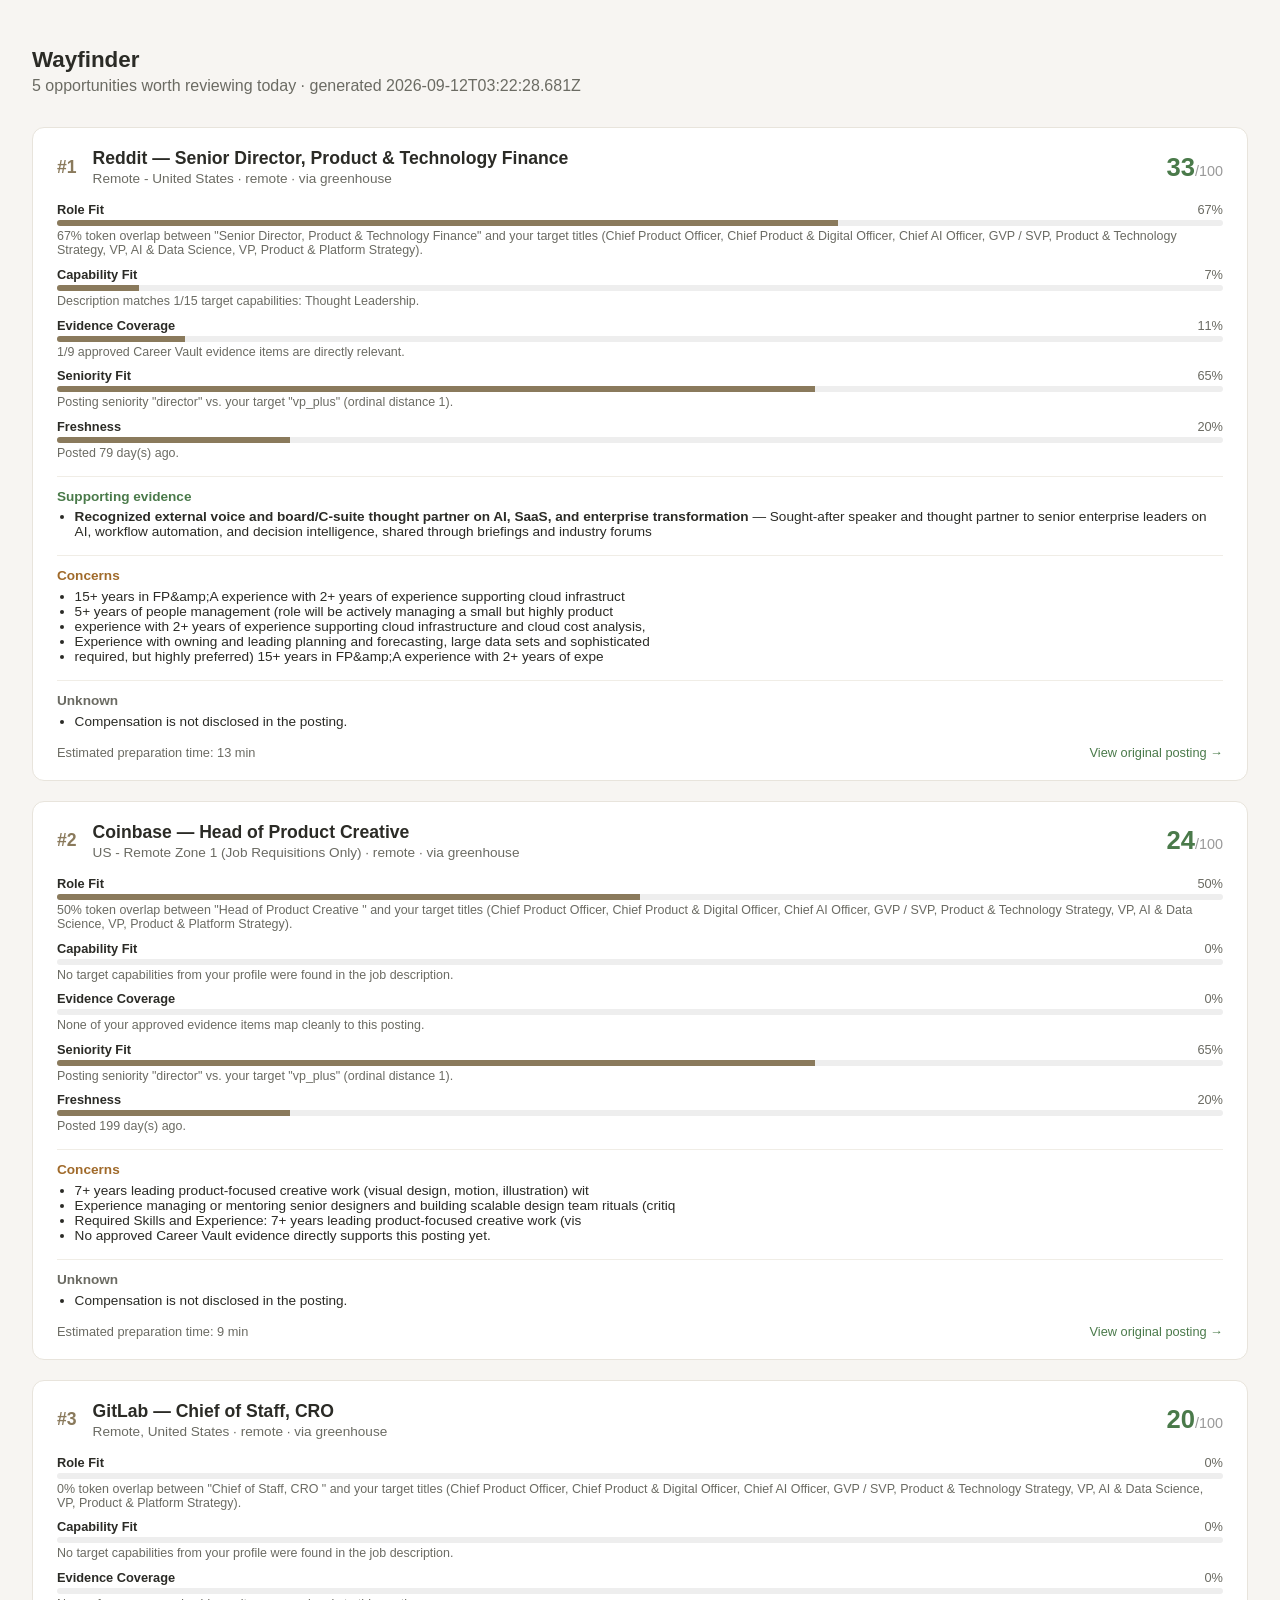
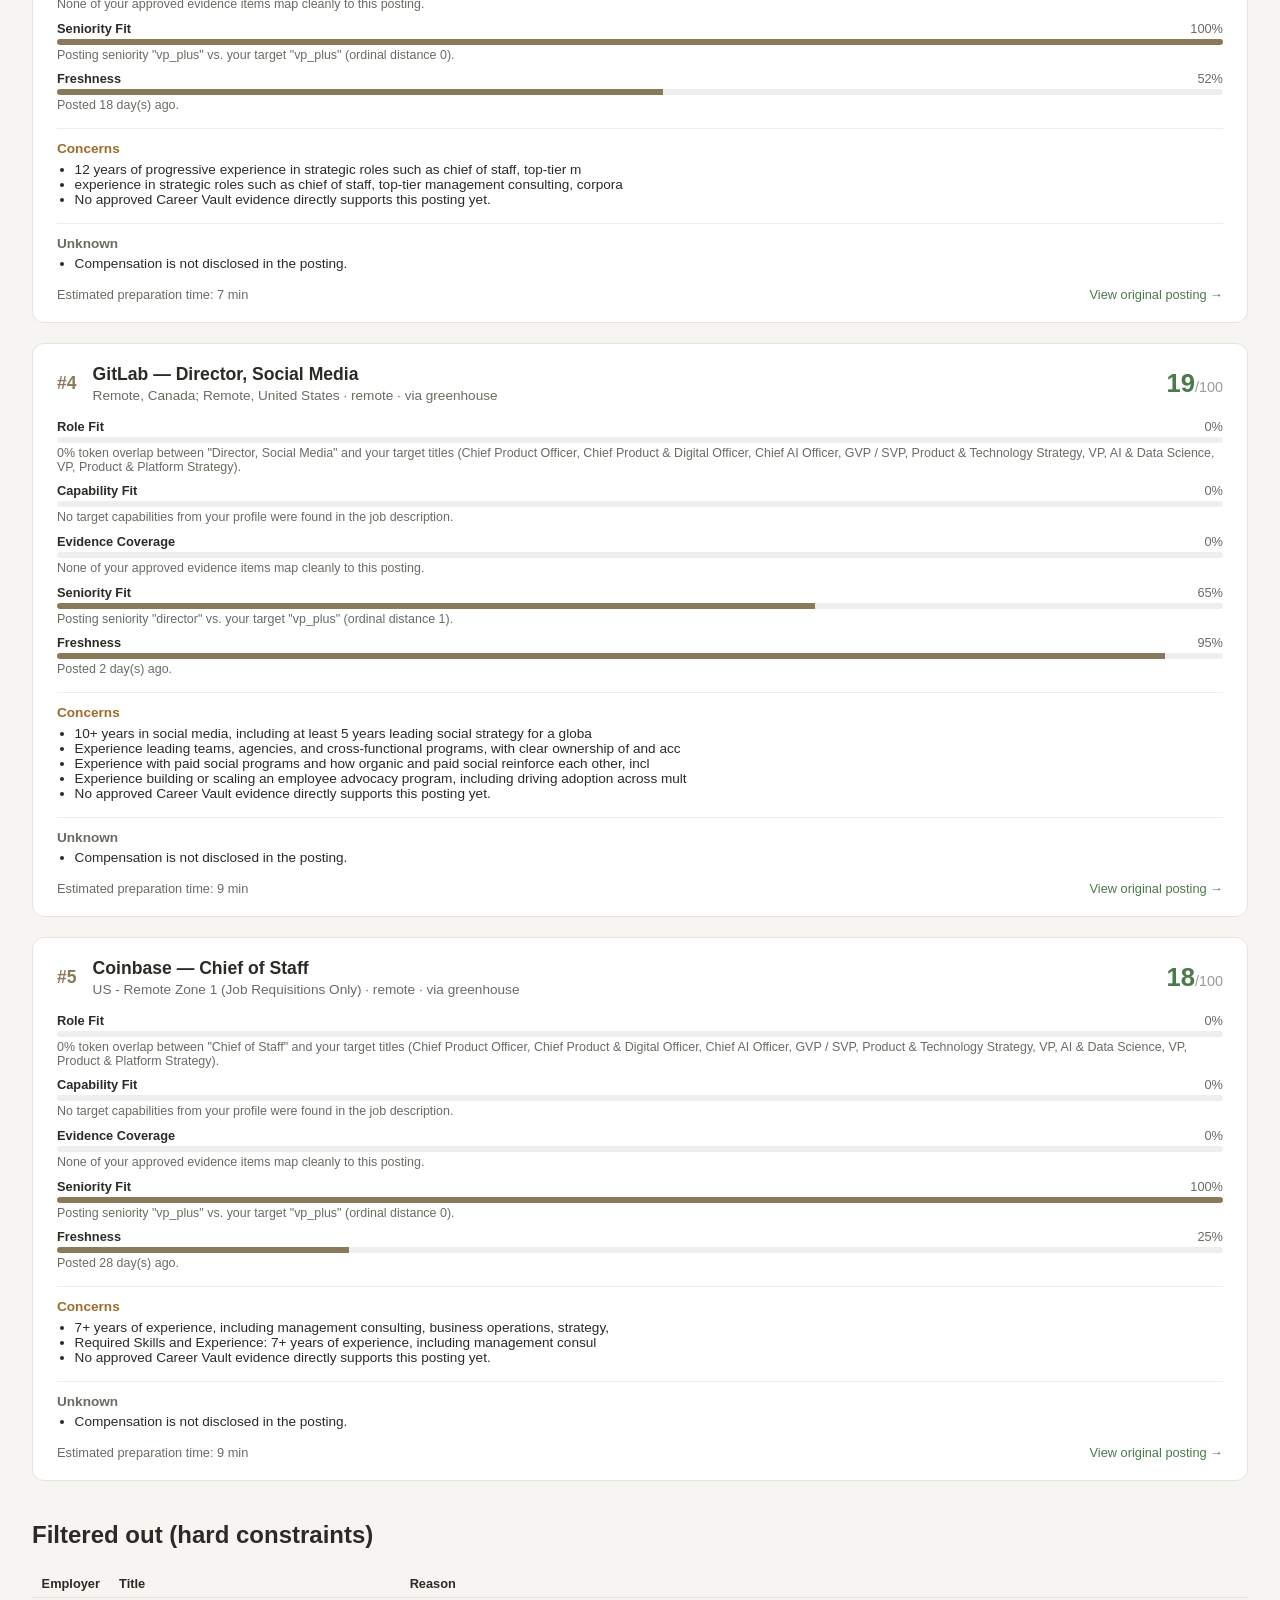
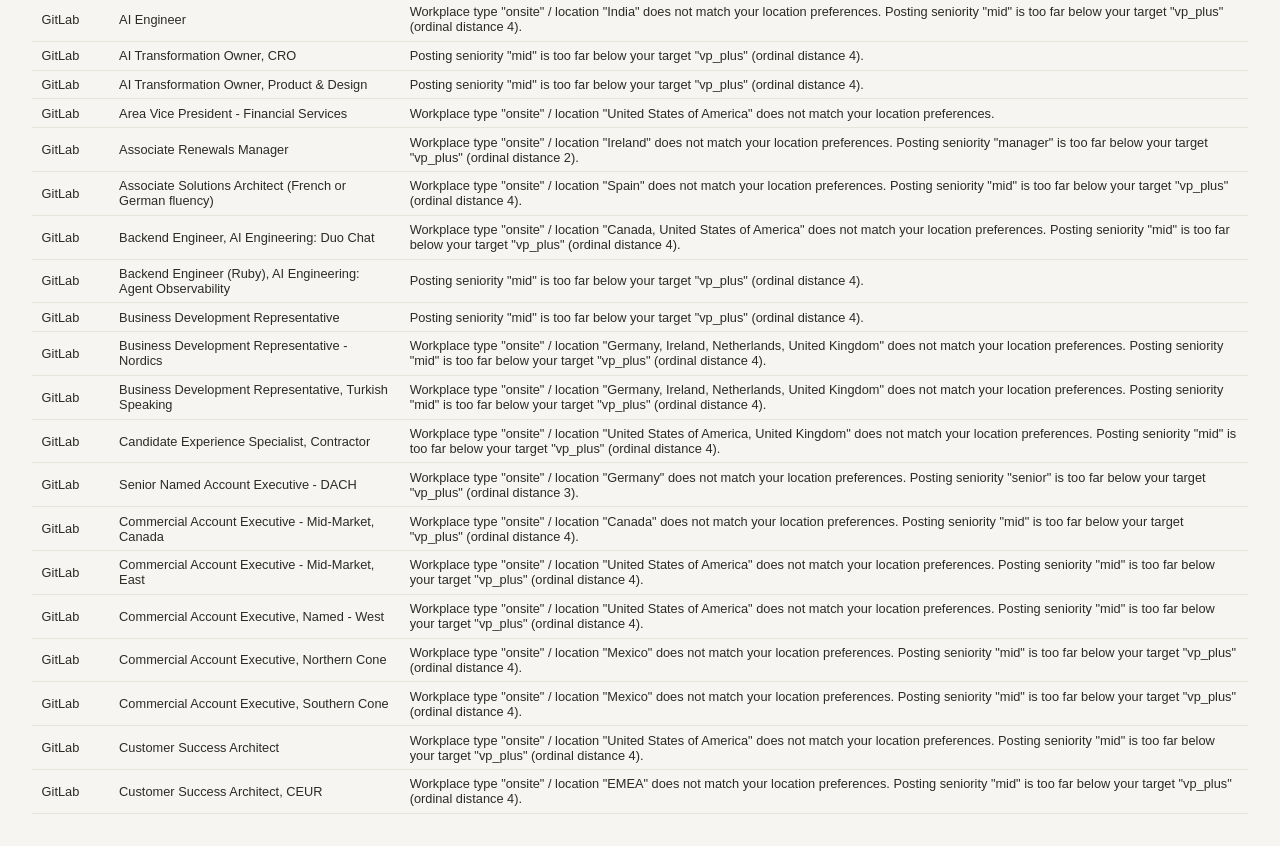
==== digest/index.html @ 9df9ba8f "Update site [skip ci]" ====
<!doctype html>
<html lang="en">
<head>
<meta charset="utf-8" />
<title>Wayfinder — Daily Digest</title>
<style>
  body { font-family: -apple-system, BlinkMacSystemFont, "Segoe UI", sans-serif; background: #f7f5f2; color: #2b2b26; margin: 0; padding: 2rem; }
  h1 { font-size: 1.4rem; margin-bottom: 0.25rem; }
  .subtitle { color: #6b6b63; margin-top: 0; margin-bottom: 2rem; }
  .card { background: #fff; border: 1px solid #e8e4dc; border-radius: 12px; padding: 1.25rem 1.5rem; margin-bottom: 1.25rem; }
  .card header { display: flex; align-items: center; gap: 1rem; }
  .rank { font-weight: 700; color: #8a7a5c; font-size: 1.1rem; }
  .card h2 { margin: 0; font-size: 1.1rem; }
  .meta { margin: 0.15rem 0 0; color: #6b6b63; font-size: 0.85rem; }
  .score { margin-left: auto; font-size: 1.6rem; font-weight: 700; color: #4a7a4a; }
  .score span { font-size: 0.9rem; color: #999; font-weight: 400; }
  .dimensions { margin-top: 1rem; display: grid; gap: 0.6rem; }
  .dim-label { font-size: 0.8rem; font-weight: 600; display: flex; justify-content: space-between; }
  .dim-label span { font-weight: 400; color: #6b6b63; }
  .dim-bar { background: #eee; border-radius: 4px; height: 6px; margin: 3px 0; overflow: hidden; }
  .dim-fill { background: #8a7a5c; height: 100%; }
  .dim-explain { margin: 0; font-size: 0.78rem; color: #6b6b63; }
  .evidence, .concerns, .unknowns { margin-top: 1rem; padding-top: 0.75rem; border-top: 1px solid #f0ede6; }
  .evidence h3 { margin: 0 0 0.35rem; font-size: 0.85rem; color: #4a7a4a; }
  .concerns h3 { margin: 0 0 0.35rem; font-size: 0.85rem; color: #a06a2a; }
  .unknowns h3 { margin: 0 0 0.35rem; font-size: 0.85rem; color: #6b6b63; }
  ul { margin: 0; padding-left: 1.1rem; font-size: 0.85rem; }
  footer { margin-top: 1rem; display: flex; justify-content: space-between; font-size: 0.8rem; color: #6b6b63; }
  footer a { color: #4a7a4a; text-decoration: none; }
  table { width: 100%; border-collapse: collapse; font-size: 0.8rem; margin-top: 1rem; }
  th, td { text-align: left; padding: 0.4rem 0.6rem; border-bottom: 1px solid #e8e4dc; }
  .blocked-section { margin-top: 2.5rem; }
</style>
</head>
<body>
  <h1>Wayfinder</h1>
  <p class="subtitle">5 opportunities worth reviewing today · generated 2026-09-12T03:22:28.681Z</p>
  
      <article class="card">
        <header>
          <span class="rank">#1</span>
          <div>
            <h2>Reddit — Senior Director, Product &amp; Technology Finance</h2>
            <p class="meta">Remote - United States · remote · via greenhouse</p>
          </div>
          <div class="score">33<span>/100</span></div>
        </header>
        <div class="dimensions">
          <div class="dim">
                <div class="dim-label">Role Fit <span>67%</span></div>
                <div class="dim-bar"><div class="dim-fill" style="width:67%"></div></div>
                <p class="dim-explain">67% token overlap between &quot;Senior Director, Product &amp; Technology Finance&quot; and your target titles (Chief Product Officer, Chief Product &amp; Digital Officer, Chief AI Officer, GVP / SVP, Product &amp; Technology Strategy, VP, AI &amp; Data Science, VP, Product &amp; Platform Strategy).</p>
              </div><div class="dim">
                <div class="dim-label">Capability Fit <span>7%</span></div>
                <div class="dim-bar"><div class="dim-fill" style="width:7%"></div></div>
                <p class="dim-explain">Description matches 1/15 target capabilities: Thought Leadership.</p>
              </div><div class="dim">
                <div class="dim-label">Evidence Coverage <span>11%</span></div>
                <div class="dim-bar"><div class="dim-fill" style="width:11%"></div></div>
                <p class="dim-explain">1/9 approved Career Vault evidence items are directly relevant.</p>
              </div><div class="dim">
                <div class="dim-label">Seniority Fit <span>65%</span></div>
                <div class="dim-bar"><div class="dim-fill" style="width:65%"></div></div>
                <p class="dim-explain">Posting seniority &quot;director&quot; vs. your target &quot;vp_plus&quot; (ordinal distance 1).</p>
              </div><div class="dim">
                <div class="dim-label">Freshness <span>20%</span></div>
                <div class="dim-bar"><div class="dim-fill" style="width:20%"></div></div>
                <p class="dim-explain">Posted 79 day(s) ago.</p>
              </div>
        </div>
        <div class="evidence">
                <h3>Supporting evidence</h3>
                <ul><li><strong>Recognized external voice and board/C-suite thought partner on AI, SaaS, and enterprise transformation</strong> — Sought-after speaker and thought partner to senior enterprise leaders on AI, workflow automation, and decision intelligence, shared through briefings and industry forums</li></ul>
              </div>
        <div class="concerns"><h3>Concerns</h3><ul><li>15+ years in FP&amp;amp;A experience with 2+ years of experience supporting cloud infrastruct</li><li>5+ years of people management (role will be actively managing a small but highly product</li><li>experience with 2+ years of experience supporting cloud infrastructure and cloud cost analysis,</li><li>Experience with owning and leading planning and forecasting, large data sets and sophisticated</li><li>required, but highly preferred) 15+ years in FP&amp;amp;A experience with 2+ years of expe</li></ul></div>
        <div class="unknowns"><h3>Unknown</h3><ul><li>Compensation is not disclosed in the posting.</li></ul></div>
        <footer>
          <span>Estimated preparation time: 13 min</span>
          <a href="https://job-boards.greenhouse.io/reddit/jobs/8011163" target="_blank" rel="noopener">View original posting →</a>
        </footer>
      </article>

      <article class="card">
        <header>
          <span class="rank">#2</span>
          <div>
            <h2>Coinbase — Head of Product Creative </h2>
            <p class="meta">US - Remote Zone 1 (Job Requisitions Only) · remote · via greenhouse</p>
          </div>
          <div class="score">24<span>/100</span></div>
        </header>
        <div class="dimensions">
          <div class="dim">
                <div class="dim-label">Role Fit <span>50%</span></div>
                <div class="dim-bar"><div class="dim-fill" style="width:50%"></div></div>
                <p class="dim-explain">50% token overlap between &quot;Head of Product Creative &quot; and your target titles (Chief Product Officer, Chief Product &amp; Digital Officer, Chief AI Officer, GVP / SVP, Product &amp; Technology Strategy, VP, AI &amp; Data Science, VP, Product &amp; Platform Strategy).</p>
              </div><div class="dim">
                <div class="dim-label">Capability Fit <span>0%</span></div>
                <div class="dim-bar"><div class="dim-fill" style="width:0%"></div></div>
                <p class="dim-explain">No target capabilities from your profile were found in the job description.</p>
              </div><div class="dim">
                <div class="dim-label">Evidence Coverage <span>0%</span></div>
                <div class="dim-bar"><div class="dim-fill" style="width:0%"></div></div>
                <p class="dim-explain">None of your approved evidence items map cleanly to this posting.</p>
              </div><div class="dim">
                <div class="dim-label">Seniority Fit <span>65%</span></div>
                <div class="dim-bar"><div class="dim-fill" style="width:65%"></div></div>
                <p class="dim-explain">Posting seniority &quot;director&quot; vs. your target &quot;vp_plus&quot; (ordinal distance 1).</p>
              </div><div class="dim">
                <div class="dim-label">Freshness <span>20%</span></div>
                <div class="dim-bar"><div class="dim-fill" style="width:20%"></div></div>
                <p class="dim-explain">Posted 199 day(s) ago.</p>
              </div>
        </div>
        
        <div class="concerns"><h3>Concerns</h3><ul><li>7+ years leading product-focused creative work (visual design, motion, illustration) wit</li><li>Experience managing or mentoring senior designers and building scalable design team rituals (critiq</li><li>Required Skills and Experience: 7+ years leading product-focused creative work (vis</li><li>No approved Career Vault evidence directly supports this posting yet.</li></ul></div>
        <div class="unknowns"><h3>Unknown</h3><ul><li>Compensation is not disclosed in the posting.</li></ul></div>
        <footer>
          <span>Estimated preparation time: 9 min</span>
          <a href="https://www.coinbase.com/careers/positions/7304930?gh_jid=7304930" target="_blank" rel="noopener">View original posting →</a>
        </footer>
      </article>

      <article class="card">
        <header>
          <span class="rank">#3</span>
          <div>
            <h2>GitLab — Chief of Staff, CRO </h2>
            <p class="meta">Remote, United States · remote · via greenhouse</p>
          </div>
          <div class="score">20<span>/100</span></div>
        </header>
        <div class="dimensions">
          <div class="dim">
                <div class="dim-label">Role Fit <span>0%</span></div>
                <div class="dim-bar"><div class="dim-fill" style="width:0%"></div></div>
                <p class="dim-explain">0% token overlap between &quot;Chief of Staff, CRO &quot; and your target titles (Chief Product Officer, Chief Product &amp; Digital Officer, Chief AI Officer, GVP / SVP, Product &amp; Technology Strategy, VP, AI &amp; Data Science, VP, Product &amp; Platform Strategy).</p>
              </div><div class="dim">
                <div class="dim-label">Capability Fit <span>0%</span></div>
                <div class="dim-bar"><div class="dim-fill" style="width:0%"></div></div>
                <p class="dim-explain">No target capabilities from your profile were found in the job description.</p>
              </div><div class="dim">
                <div class="dim-label">Evidence Coverage <span>0%</span></div>
                <div class="dim-bar"><div class="dim-fill" style="width:0%"></div></div>
                <p class="dim-explain">None of your approved evidence items map cleanly to this posting.</p>
              </div><div class="dim">
                <div class="dim-label">Seniority Fit <span>100%</span></div>
                <div class="dim-bar"><div class="dim-fill" style="width:100%"></div></div>
                <p class="dim-explain">Posting seniority &quot;vp_plus&quot; vs. your target &quot;vp_plus&quot; (ordinal distance 0).</p>
              </div><div class="dim">
                <div class="dim-label">Freshness <span>52%</span></div>
                <div class="dim-bar"><div class="dim-fill" style="width:52%"></div></div>
                <p class="dim-explain">Posted 18 day(s) ago.</p>
              </div>
        </div>
        
        <div class="concerns"><h3>Concerns</h3><ul><li>12 years of progressive experience in strategic roles such as chief of staff, top-tier m</li><li>experience in strategic roles such as chief of staff, top-tier management consulting, corpora</li><li>No approved Career Vault evidence directly supports this posting yet.</li></ul></div>
        <div class="unknowns"><h3>Unknown</h3><ul><li>Compensation is not disclosed in the posting.</li></ul></div>
        <footer>
          <span>Estimated preparation time: 7 min</span>
          <a href="https://job-boards.greenhouse.io/gitlab/jobs/8700245002" target="_blank" rel="noopener">View original posting →</a>
        </footer>
      </article>

      <article class="card">
        <header>
          <span class="rank">#4</span>
          <div>
            <h2>GitLab — Director, Social Media</h2>
            <p class="meta">Remote, Canada; Remote, United States · remote · via greenhouse</p>
          </div>
          <div class="score">19<span>/100</span></div>
        </header>
        <div class="dimensions">
          <div class="dim">
                <div class="dim-label">Role Fit <span>0%</span></div>
                <div class="dim-bar"><div class="dim-fill" style="width:0%"></div></div>
                <p class="dim-explain">0% token overlap between &quot;Director, Social Media&quot; and your target titles (Chief Product Officer, Chief Product &amp; Digital Officer, Chief AI Officer, GVP / SVP, Product &amp; Technology Strategy, VP, AI &amp; Data Science, VP, Product &amp; Platform Strategy).</p>
              </div><div class="dim">
                <div class="dim-label">Capability Fit <span>0%</span></div>
                <div class="dim-bar"><div class="dim-fill" style="width:0%"></div></div>
                <p class="dim-explain">No target capabilities from your profile were found in the job description.</p>
              </div><div class="dim">
                <div class="dim-label">Evidence Coverage <span>0%</span></div>
                <div class="dim-bar"><div class="dim-fill" style="width:0%"></div></div>
                <p class="dim-explain">None of your approved evidence items map cleanly to this posting.</p>
              </div><div class="dim">
                <div class="dim-label">Seniority Fit <span>65%</span></div>
                <div class="dim-bar"><div class="dim-fill" style="width:65%"></div></div>
                <p class="dim-explain">Posting seniority &quot;director&quot; vs. your target &quot;vp_plus&quot; (ordinal distance 1).</p>
              </div><div class="dim">
                <div class="dim-label">Freshness <span>95%</span></div>
                <div class="dim-bar"><div class="dim-fill" style="width:95%"></div></div>
                <p class="dim-explain">Posted 2 day(s) ago.</p>
              </div>
        </div>
        
        <div class="concerns"><h3>Concerns</h3><ul><li>10+ years in social media, including at least 5 years leading social strategy for a globa</li><li>Experience leading teams, agencies, and cross-functional programs, with clear ownership of and acc</li><li>Experience with paid social programs and how organic and paid social reinforce each other, incl</li><li>Experience building or scaling an employee advocacy program, including driving adoption across mult</li><li>No approved Career Vault evidence directly supports this posting yet.</li></ul></div>
        <div class="unknowns"><h3>Unknown</h3><ul><li>Compensation is not disclosed in the posting.</li></ul></div>
        <footer>
          <span>Estimated preparation time: 9 min</span>
          <a href="https://job-boards.greenhouse.io/gitlab/jobs/8792475002" target="_blank" rel="noopener">View original posting →</a>
        </footer>
      </article>

      <article class="card">
        <header>
          <span class="rank">#5</span>
          <div>
            <h2>Coinbase — Chief of Staff</h2>
            <p class="meta">US - Remote Zone 1 (Job Requisitions Only) · remote · via greenhouse</p>
          </div>
          <div class="score">18<span>/100</span></div>
        </header>
        <div class="dimensions">
          <div class="dim">
                <div class="dim-label">Role Fit <span>0%</span></div>
                <div class="dim-bar"><div class="dim-fill" style="width:0%"></div></div>
                <p class="dim-explain">0% token overlap between &quot;Chief of Staff&quot; and your target titles (Chief Product Officer, Chief Product &amp; Digital Officer, Chief AI Officer, GVP / SVP, Product &amp; Technology Strategy, VP, AI &amp; Data Science, VP, Product &amp; Platform Strategy).</p>
              </div><div class="dim">
                <div class="dim-label">Capability Fit <span>0%</span></div>
                <div class="dim-bar"><div class="dim-fill" style="width:0%"></div></div>
                <p class="dim-explain">No target capabilities from your profile were found in the job description.</p>
              </div><div class="dim">
                <div class="dim-label">Evidence Coverage <span>0%</span></div>
                <div class="dim-bar"><div class="dim-fill" style="width:0%"></div></div>
                <p class="dim-explain">None of your approved evidence items map cleanly to this posting.</p>
              </div><div class="dim">
                <div class="dim-label">Seniority Fit <span>100%</span></div>
                <div class="dim-bar"><div class="dim-fill" style="width:100%"></div></div>
                <p class="dim-explain">Posting seniority &quot;vp_plus&quot; vs. your target &quot;vp_plus&quot; (ordinal distance 0).</p>
              </div><div class="dim">
                <div class="dim-label">Freshness <span>25%</span></div>
                <div class="dim-bar"><div class="dim-fill" style="width:25%"></div></div>
                <p class="dim-explain">Posted 28 day(s) ago.</p>
              </div>
        </div>
        
        <div class="concerns"><h3>Concerns</h3><ul><li>7+ years of experience, including management consulting, business operations, strategy,</li><li>Required Skills and Experience: 7+ years of experience, including management consul</li><li>No approved Career Vault evidence directly supports this posting yet.</li></ul></div>
        <div class="unknowns"><h3>Unknown</h3><ul><li>Compensation is not disclosed in the posting.</li></ul></div>
        <footer>
          <span>Estimated preparation time: 9 min</span>
          <a href="https://www.coinbase.com/careers/positions/8131316?gh_jid=8131316" target="_blank" rel="noopener">View original posting →</a>
        </footer>
      </article>
  <div class="blocked-section">
          <h2>Filtered out (hard constraints)</h2>
          <table>
            <thead><tr><th>Employer</th><th>Title</th><th>Reason</th></tr></thead>
            <tbody><tr><td>GitLab</td><td>AI Engineer</td><td>Workplace type &quot;onsite&quot; / location &quot;India&quot; does not match your location preferences. Posting seniority &quot;mid&quot; is too far below your target &quot;vp_plus&quot; (ordinal distance 4).</td></tr><tr><td>GitLab</td><td>AI Transformation Owner, CRO</td><td>Posting seniority &quot;mid&quot; is too far below your target &quot;vp_plus&quot; (ordinal distance 4).</td></tr><tr><td>GitLab</td><td>AI Transformation Owner, Product &amp; Design</td><td>Posting seniority &quot;mid&quot; is too far below your target &quot;vp_plus&quot; (ordinal distance 4).</td></tr><tr><td>GitLab</td><td>Area Vice President - Financial Services </td><td>Workplace type &quot;onsite&quot; / location &quot;United States of America&quot; does not match your location preferences.</td></tr><tr><td>GitLab</td><td>Associate Renewals Manager</td><td>Workplace type &quot;onsite&quot; / location &quot;Ireland&quot; does not match your location preferences. Posting seniority &quot;manager&quot; is too far below your target &quot;vp_plus&quot; (ordinal distance 2).</td></tr><tr><td>GitLab</td><td>Associate Solutions Architect (French or German fluency) </td><td>Workplace type &quot;onsite&quot; / location &quot;Spain&quot; does not match your location preferences. Posting seniority &quot;mid&quot; is too far below your target &quot;vp_plus&quot; (ordinal distance 4).</td></tr><tr><td>GitLab</td><td>Backend Engineer, AI Engineering: Duo Chat</td><td>Workplace type &quot;onsite&quot; / location &quot;Canada, United States of America&quot; does not match your location preferences. Posting seniority &quot;mid&quot; is too far below your target &quot;vp_plus&quot; (ordinal distance 4).</td></tr><tr><td>GitLab</td><td>Backend Engineer (Ruby), AI Engineering: Agent Observability</td><td>Posting seniority &quot;mid&quot; is too far below your target &quot;vp_plus&quot; (ordinal distance 4).</td></tr><tr><td>GitLab</td><td>Business Development Representative </td><td>Posting seniority &quot;mid&quot; is too far below your target &quot;vp_plus&quot; (ordinal distance 4).</td></tr><tr><td>GitLab</td><td>Business Development Representative - Nordics</td><td>Workplace type &quot;onsite&quot; / location &quot;Germany, Ireland, Netherlands, United Kingdom&quot; does not match your location preferences. Posting seniority &quot;mid&quot; is too far below your target &quot;vp_plus&quot; (ordinal distance 4).</td></tr><tr><td>GitLab</td><td>Business Development Representative, Turkish Speaking   </td><td>Workplace type &quot;onsite&quot; / location &quot;Germany, Ireland, Netherlands, United Kingdom&quot; does not match your location preferences. Posting seniority &quot;mid&quot; is too far below your target &quot;vp_plus&quot; (ordinal distance 4).</td></tr><tr><td>GitLab</td><td>Candidate Experience Specialist, Contractor </td><td>Workplace type &quot;onsite&quot; / location &quot;United States of America, United Kingdom&quot; does not match your location preferences. Posting seniority &quot;mid&quot; is too far below your target &quot;vp_plus&quot; (ordinal distance 4).</td></tr><tr><td>GitLab</td><td>Senior Named Account Executive - DACH</td><td>Workplace type &quot;onsite&quot; / location &quot;Germany&quot; does not match your location preferences. Posting seniority &quot;senior&quot; is too far below your target &quot;vp_plus&quot; (ordinal distance 3).</td></tr><tr><td>GitLab</td><td>Commercial Account Executive - Mid-Market, Canada</td><td>Workplace type &quot;onsite&quot; / location &quot;Canada&quot; does not match your location preferences. Posting seniority &quot;mid&quot; is too far below your target &quot;vp_plus&quot; (ordinal distance 4).</td></tr><tr><td>GitLab</td><td>Commercial Account Executive - Mid-Market, East</td><td>Workplace type &quot;onsite&quot; / location &quot;United States of America&quot; does not match your location preferences. Posting seniority &quot;mid&quot; is too far below your target &quot;vp_plus&quot; (ordinal distance 4).</td></tr><tr><td>GitLab</td><td>Commercial Account Executive, Named - West</td><td>Workplace type &quot;onsite&quot; / location &quot;United States of America&quot; does not match your location preferences. Posting seniority &quot;mid&quot; is too far below your target &quot;vp_plus&quot; (ordinal distance 4).</td></tr><tr><td>GitLab</td><td>Commercial Account Executive, Northern Cone</td><td>Workplace type &quot;onsite&quot; / location &quot;Mexico&quot; does not match your location preferences. Posting seniority &quot;mid&quot; is too far below your target &quot;vp_plus&quot; (ordinal distance 4).</td></tr><tr><td>GitLab</td><td>Commercial Account Executive, Southern Cone</td><td>Workplace type &quot;onsite&quot; / location &quot;Mexico&quot; does not match your location preferences. Posting seniority &quot;mid&quot; is too far below your target &quot;vp_plus&quot; (ordinal distance 4).</td></tr><tr><td>GitLab</td><td>Customer Success Architect</td><td>Workplace type &quot;onsite&quot; / location &quot;United States of America&quot; does not match your location preferences. Posting seniority &quot;mid&quot; is too far below your target &quot;vp_plus&quot; (ordinal distance 4).</td></tr><tr><td>GitLab</td><td>Customer Success Architect, CEUR</td><td>Workplace type &quot;onsite&quot; / location &quot;EMEA&quot; does not match your location preferences. Posting seniority &quot;mid&quot; is too far below your target &quot;vp_plus&quot; (ordinal distance 4).</td></tr></tbody>
          </table>
        </div>
</body>
</html>
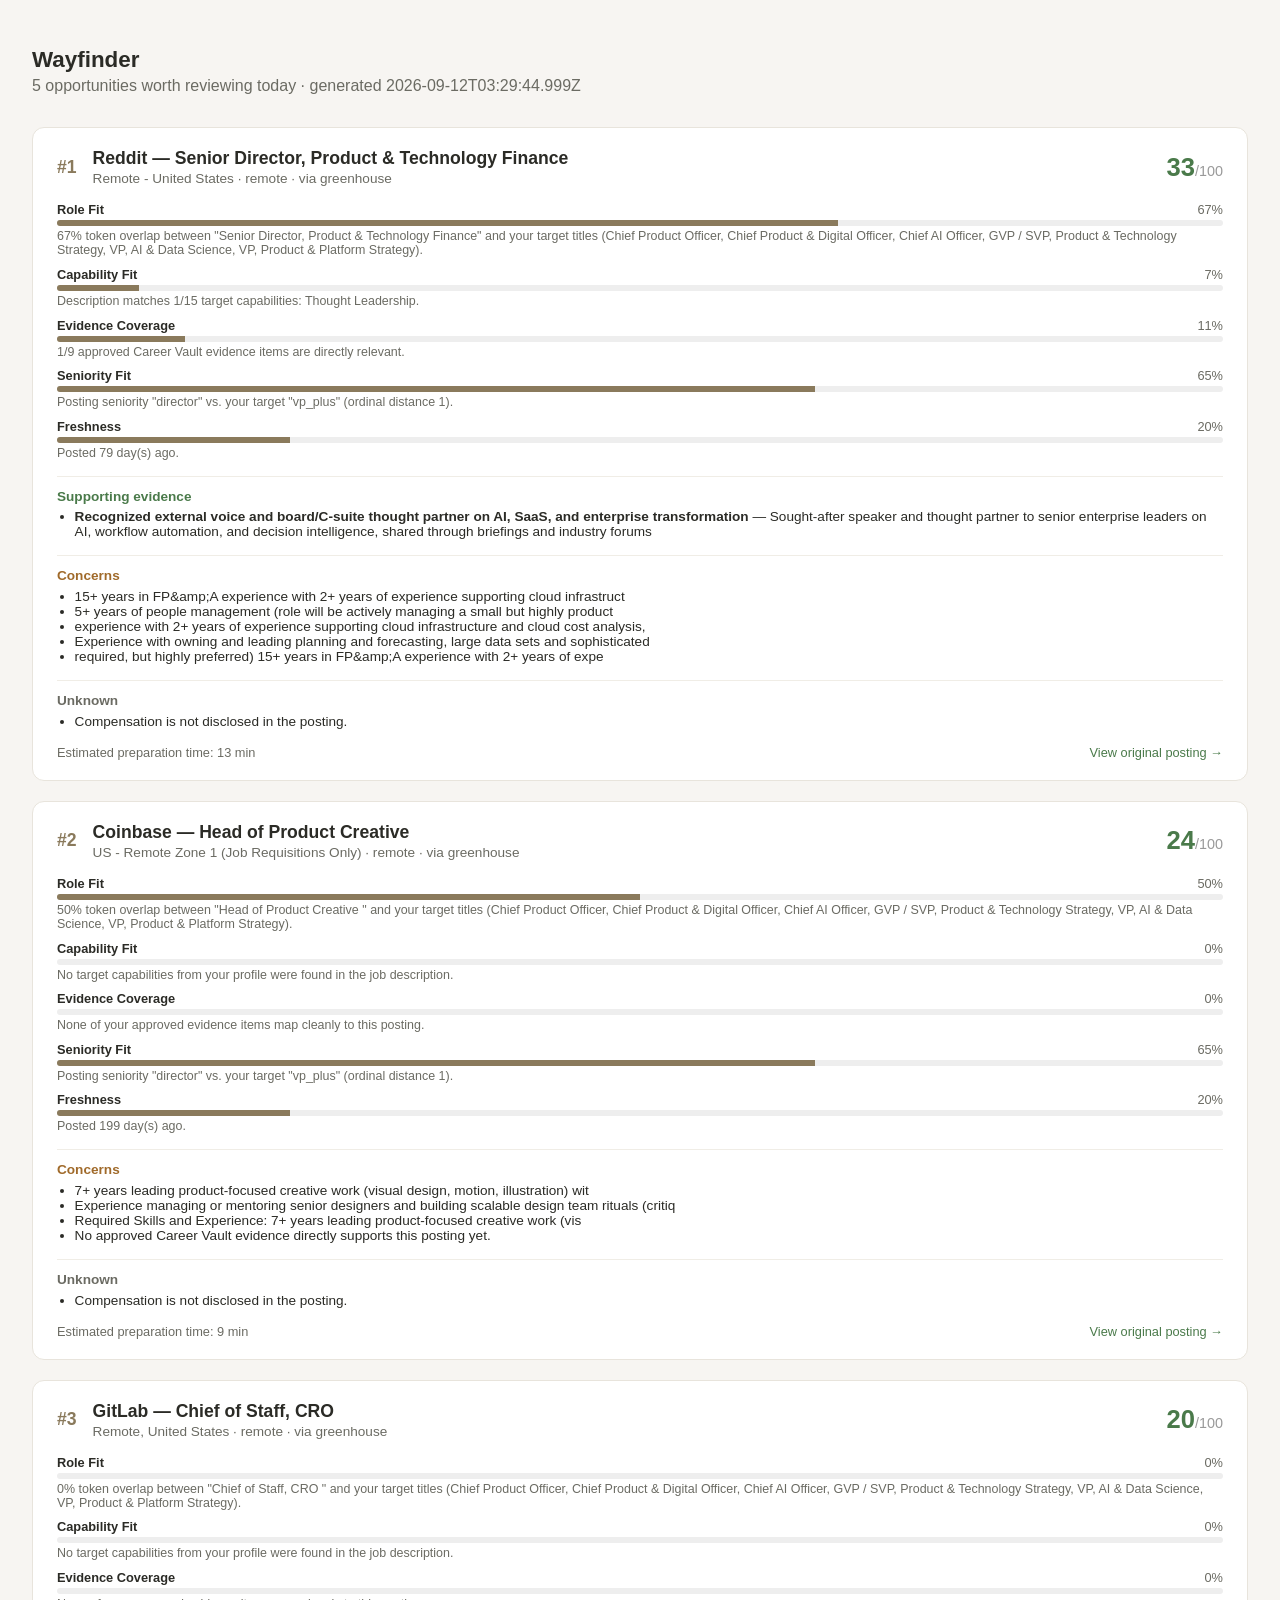
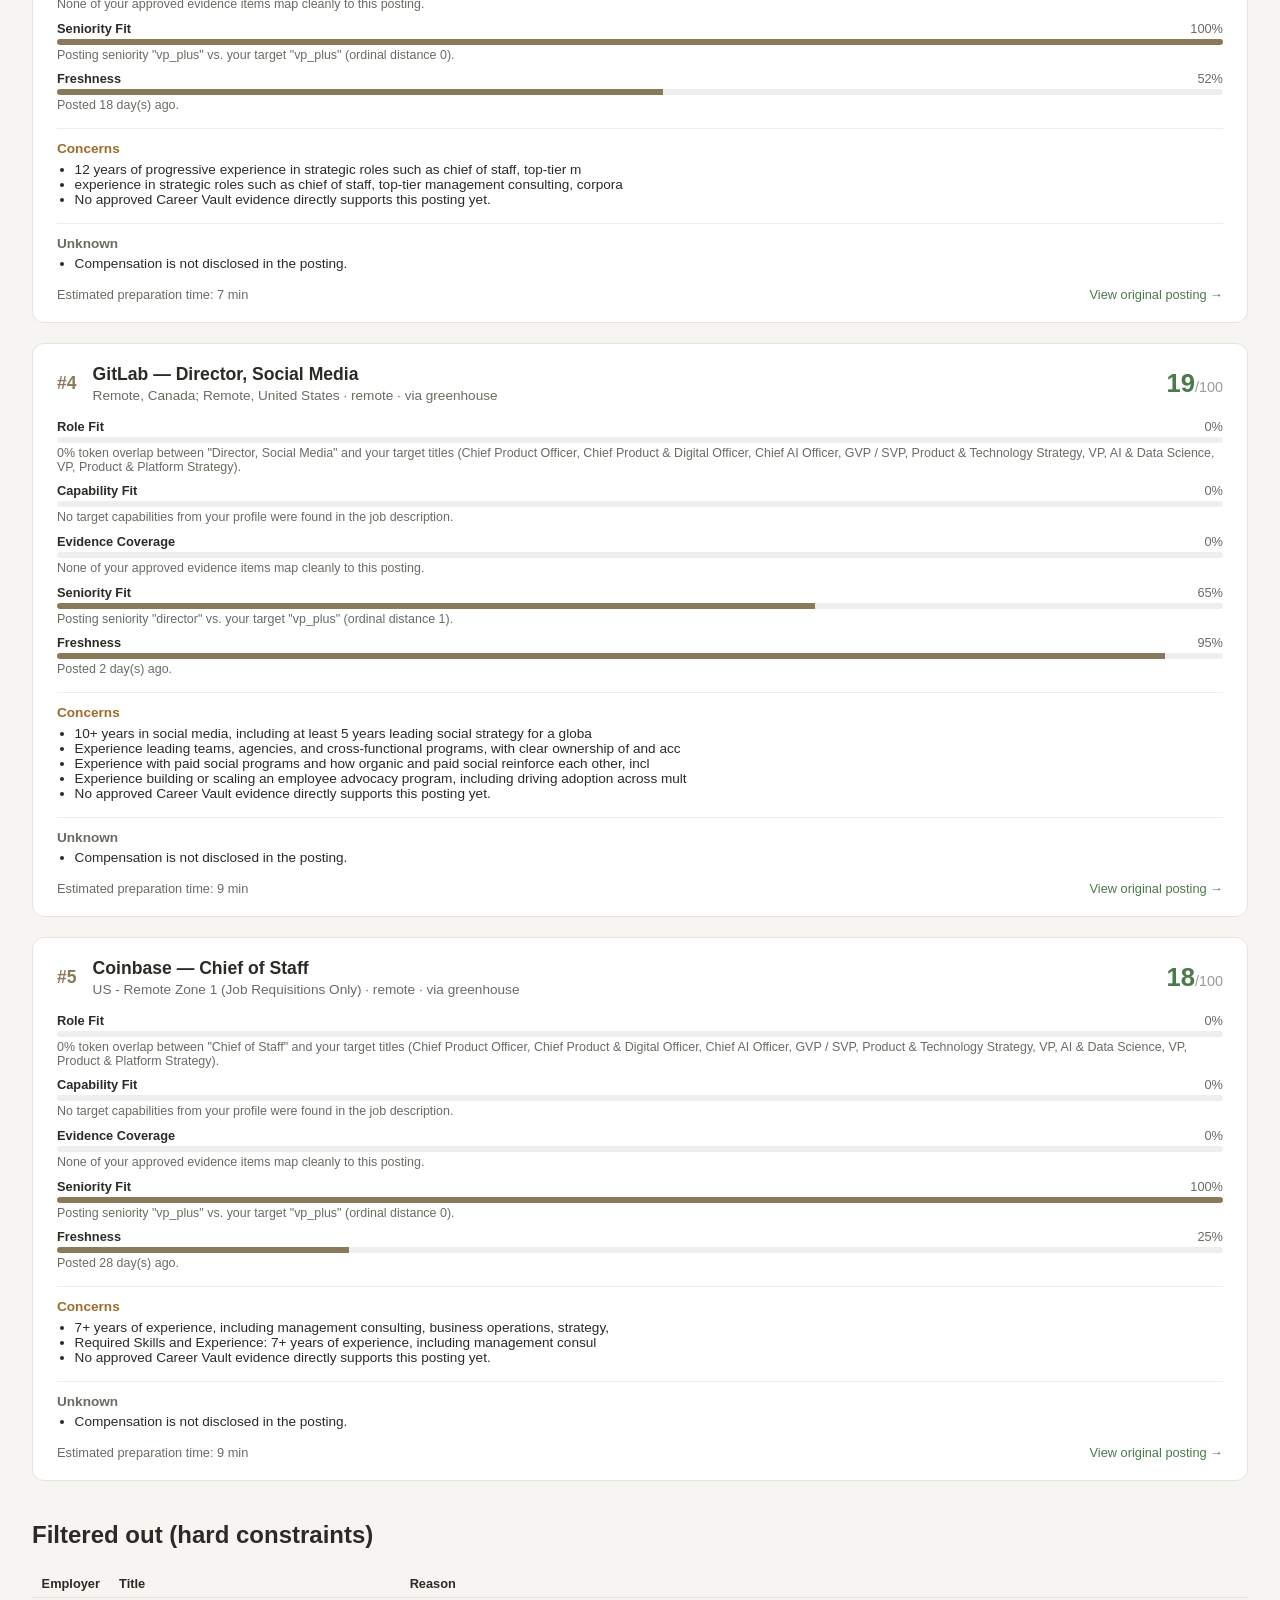
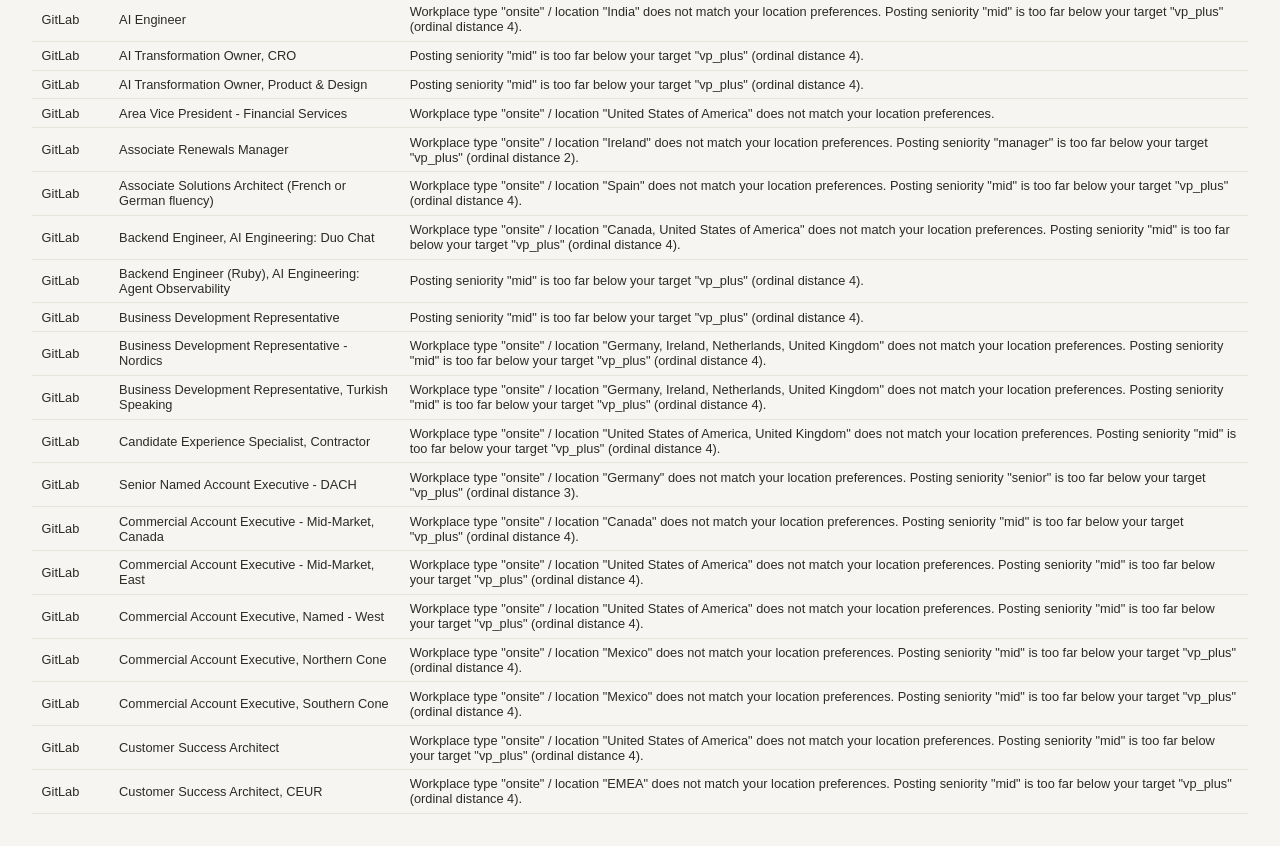
==== commit f024fc3f: "Update site [skip ci]" ====
--- a/digest/index.html
+++ b/digest/index.html
@@ -34,7 +34,7 @@
 </head>
 <body>
   <h1>Wayfinder</h1>
-  <p class="subtitle">5 opportunities worth reviewing today · generated 2026-09-12T03:22:28.681Z</p>
+  <p class="subtitle">5 opportunities worth reviewing today · generated 2026-09-12T03:29:44.999Z</p>
   
       <article class="card">
         <header>
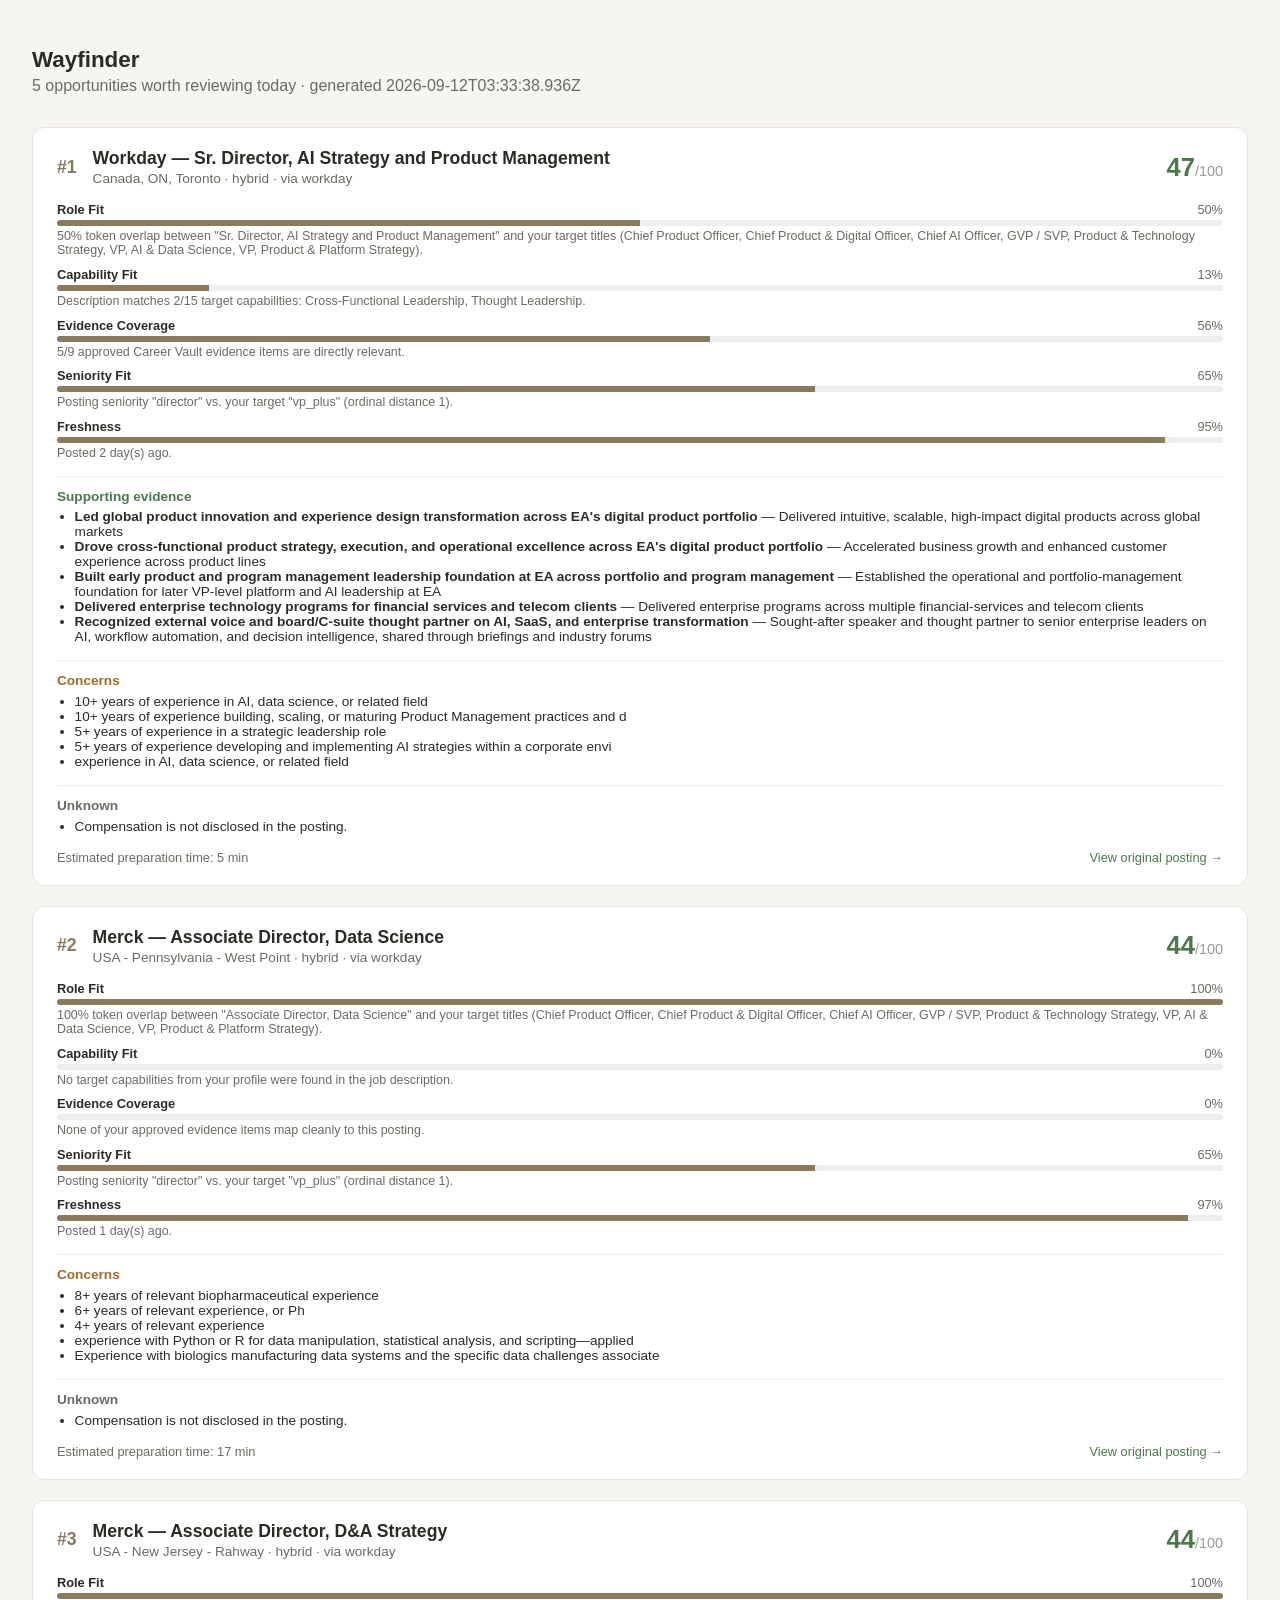
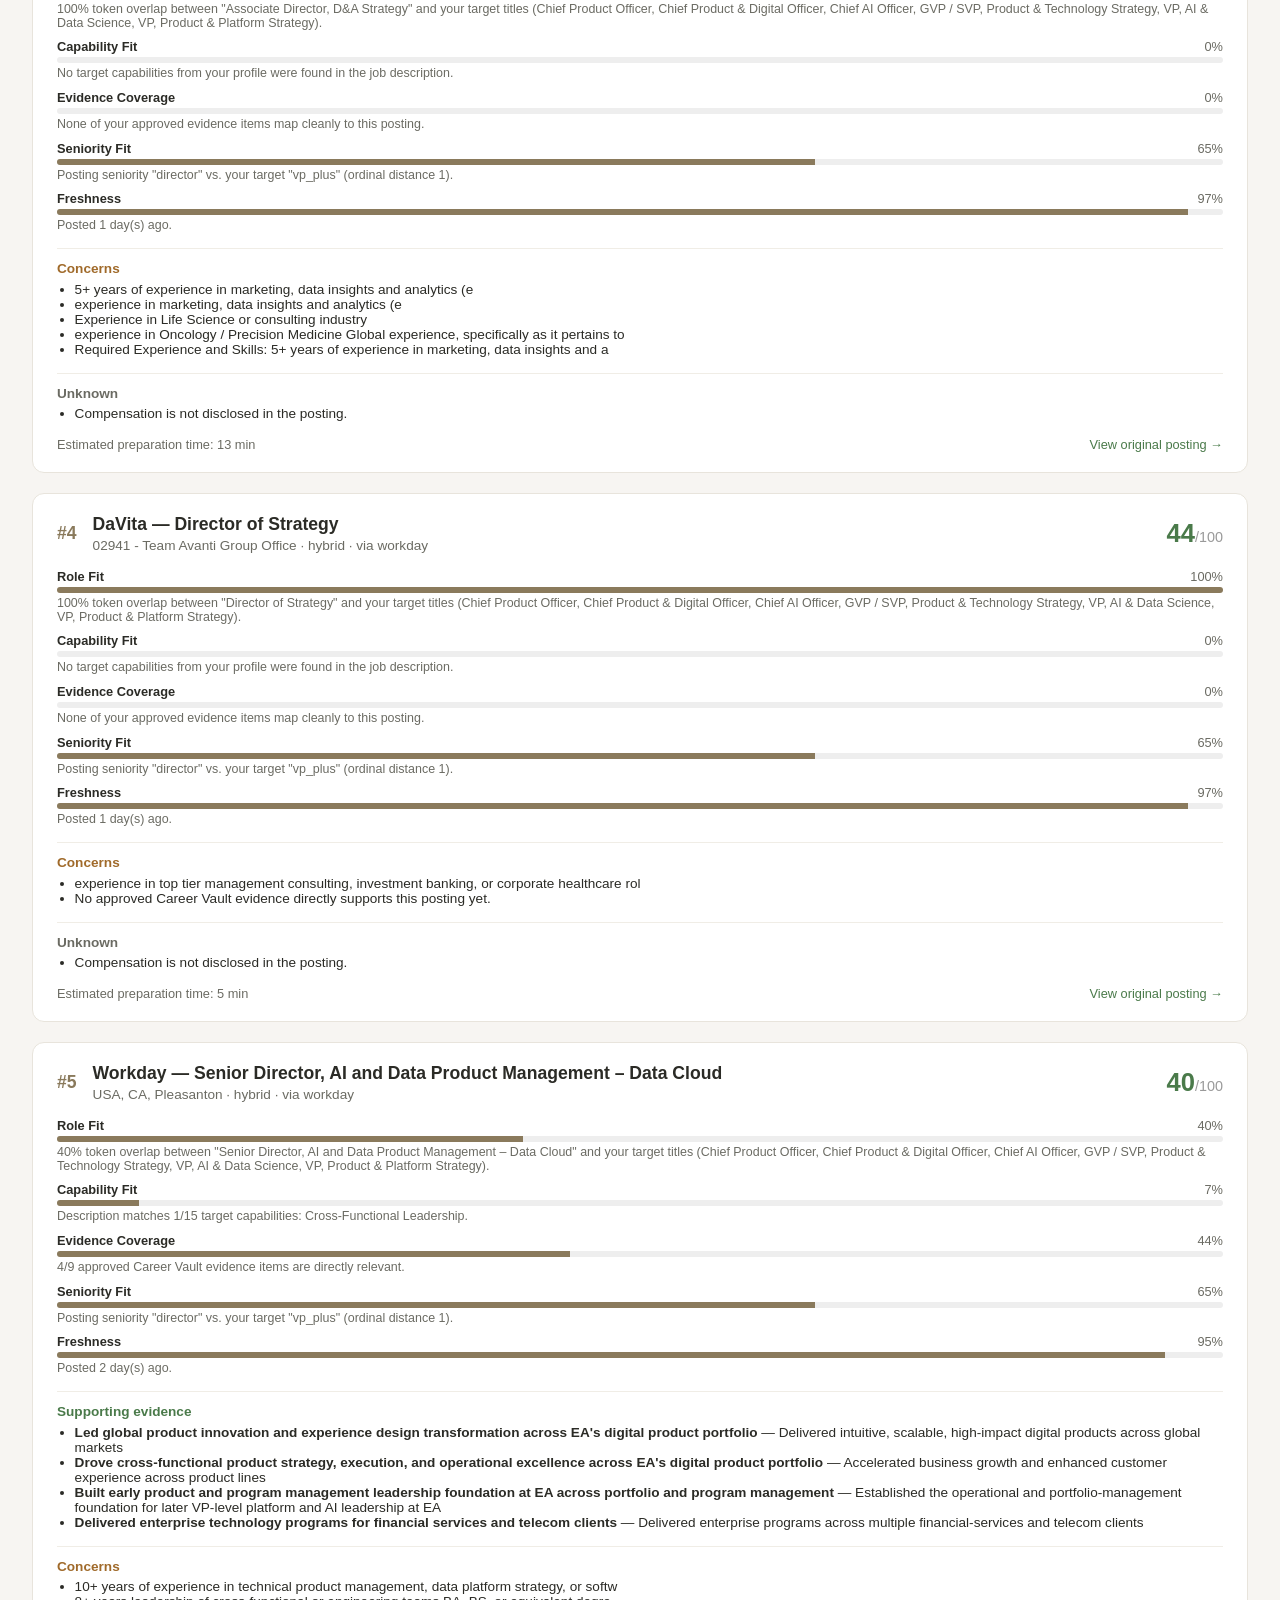
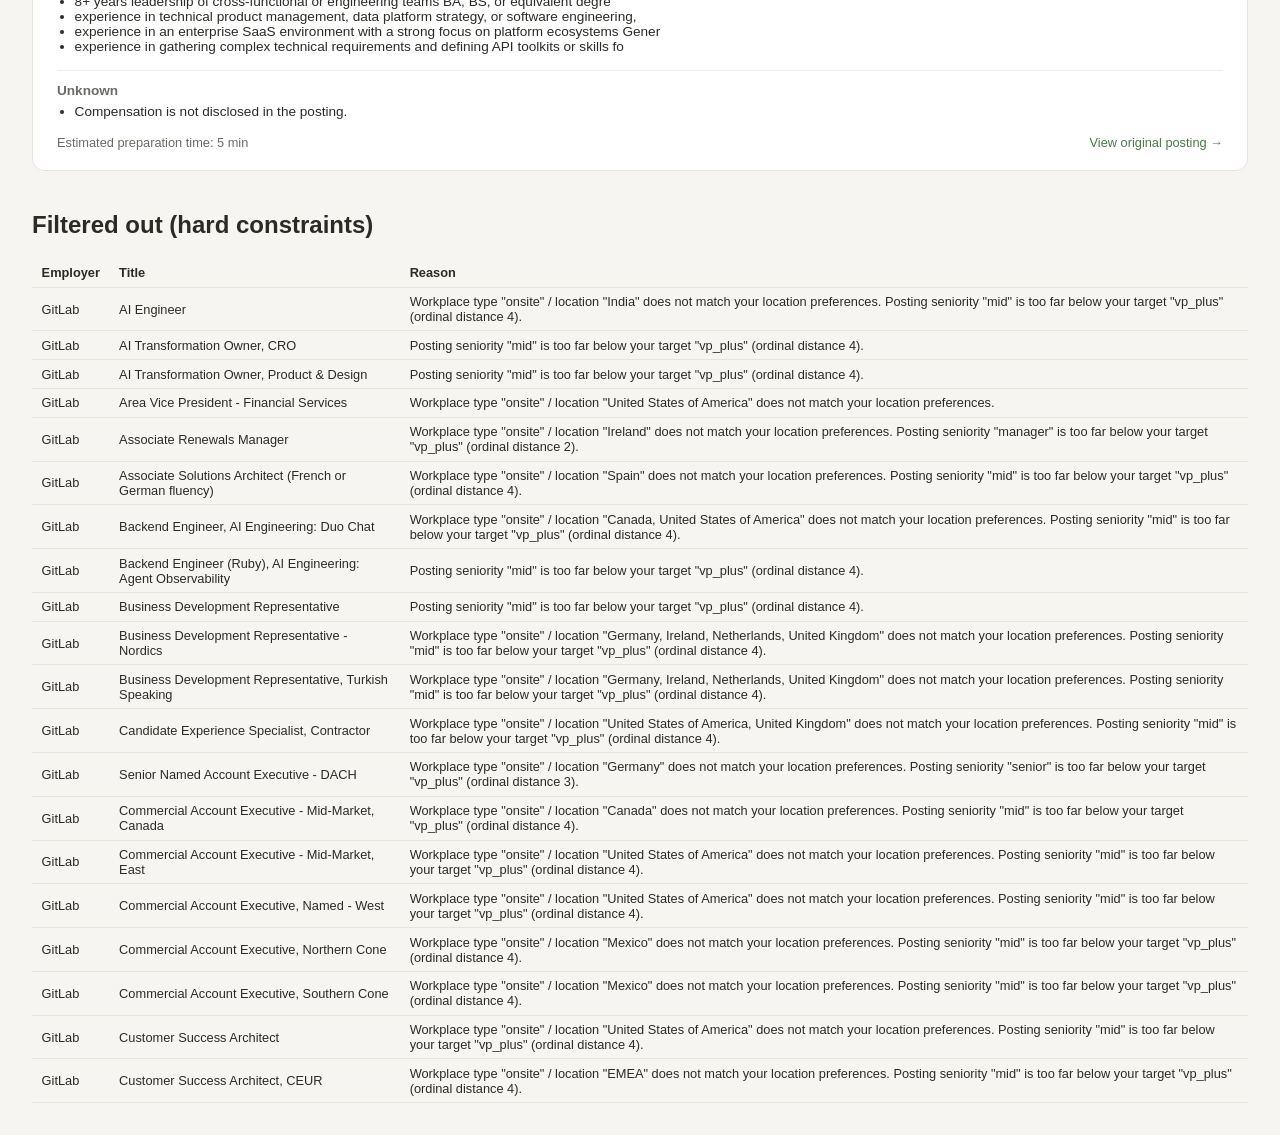
==== commit 04580fbf: "Update site [skip ci]" ====
--- a/digest/index.html
+++ b/digest/index.html
@@ -34,156 +34,30 @@
 </head>
 <body>
   <h1>Wayfinder</h1>
-  <p class="subtitle">5 opportunities worth reviewing today · generated 2026-09-12T03:29:44.999Z</p>
+  <p class="subtitle">5 opportunities worth reviewing today · generated 2026-09-12T03:33:38.936Z</p>
   
       <article class="card">
         <header>
           <span class="rank">#1</span>
           <div>
-            <h2>Reddit — Senior Director, Product &amp; Technology Finance</h2>
-            <p class="meta">Remote - United States · remote · via greenhouse</p>
-          </div>
-          <div class="score">33<span>/100</span></div>
-        </header>
-        <div class="dimensions">
-          <div class="dim">
-                <div class="dim-label">Role Fit <span>67%</span></div>
-                <div class="dim-bar"><div class="dim-fill" style="width:67%"></div></div>
-                <p class="dim-explain">67% token overlap between &quot;Senior Director, Product &amp; Technology Finance&quot; and your target titles (Chief Product Officer, Chief Product &amp; Digital Officer, Chief AI Officer, GVP / SVP, Product &amp; Technology Strategy, VP, AI &amp; Data Science, VP, Product &amp; Platform Strategy).</p>
-              </div><div class="dim">
-                <div class="dim-label">Capability Fit <span>7%</span></div>
-                <div class="dim-bar"><div class="dim-fill" style="width:7%"></div></div>
-                <p class="dim-explain">Description matches 1/15 target capabilities: Thought Leadership.</p>
-              </div><div class="dim">
-                <div class="dim-label">Evidence Coverage <span>11%</span></div>
-                <div class="dim-bar"><div class="dim-fill" style="width:11%"></div></div>
-                <p class="dim-explain">1/9 approved Career Vault evidence items are directly relevant.</p>
-              </div><div class="dim">
-                <div class="dim-label">Seniority Fit <span>65%</span></div>
-                <div class="dim-bar"><div class="dim-fill" style="width:65%"></div></div>
-                <p class="dim-explain">Posting seniority &quot;director&quot; vs. your target &quot;vp_plus&quot; (ordinal distance 1).</p>
-              </div><div class="dim">
-                <div class="dim-label">Freshness <span>20%</span></div>
-                <div class="dim-bar"><div class="dim-fill" style="width:20%"></div></div>
-                <p class="dim-explain">Posted 79 day(s) ago.</p>
-              </div>
-        </div>
-        <div class="evidence">
-                <h3>Supporting evidence</h3>
-                <ul><li><strong>Recognized external voice and board/C-suite thought partner on AI, SaaS, and enterprise transformation</strong> — Sought-after speaker and thought partner to senior enterprise leaders on AI, workflow automation, and decision intelligence, shared through briefings and industry forums</li></ul>
-              </div>
-        <div class="concerns"><h3>Concerns</h3><ul><li>15+ years in FP&amp;amp;A experience with 2+ years of experience supporting cloud infrastruct</li><li>5+ years of people management (role will be actively managing a small but highly product</li><li>experience with 2+ years of experience supporting cloud infrastructure and cloud cost analysis,</li><li>Experience with owning and leading planning and forecasting, large data sets and sophisticated</li><li>required, but highly preferred) 15+ years in FP&amp;amp;A experience with 2+ years of expe</li></ul></div>
-        <div class="unknowns"><h3>Unknown</h3><ul><li>Compensation is not disclosed in the posting.</li></ul></div>
-        <footer>
-          <span>Estimated preparation time: 13 min</span>
-          <a href="https://job-boards.greenhouse.io/reddit/jobs/8011163" target="_blank" rel="noopener">View original posting →</a>
-        </footer>
-      </article>
-
-      <article class="card">
-        <header>
-          <span class="rank">#2</span>
-          <div>
-            <h2>Coinbase — Head of Product Creative </h2>
-            <p class="meta">US - Remote Zone 1 (Job Requisitions Only) · remote · via greenhouse</p>
-          </div>
-          <div class="score">24<span>/100</span></div>
+            <h2>Workday — Sr. Director, AI Strategy and Product Management</h2>
+            <p class="meta">Canada, ON, Toronto · hybrid · via workday</p>
+          </div>
+          <div class="score">47<span>/100</span></div>
         </header>
         <div class="dimensions">
           <div class="dim">
                 <div class="dim-label">Role Fit <span>50%</span></div>
                 <div class="dim-bar"><div class="dim-fill" style="width:50%"></div></div>
-                <p class="dim-explain">50% token overlap between &quot;Head of Product Creative &quot; and your target titles (Chief Product Officer, Chief Product &amp; Digital Officer, Chief AI Officer, GVP / SVP, Product &amp; Technology Strategy, VP, AI &amp; Data Science, VP, Product &amp; Platform Strategy).</p>
-              </div><div class="dim">
-                <div class="dim-label">Capability Fit <span>0%</span></div>
-                <div class="dim-bar"><div class="dim-fill" style="width:0%"></div></div>
-                <p class="dim-explain">No target capabilities from your profile were found in the job description.</p>
-              </div><div class="dim">
-                <div class="dim-label">Evidence Coverage <span>0%</span></div>
-                <div class="dim-bar"><div class="dim-fill" style="width:0%"></div></div>
-                <p class="dim-explain">None of your approved evidence items map cleanly to this posting.</p>
-              </div><div class="dim">
-                <div class="dim-label">Seniority Fit <span>65%</span></div>
-                <div class="dim-bar"><div class="dim-fill" style="width:65%"></div></div>
-                <p class="dim-explain">Posting seniority &quot;director&quot; vs. your target &quot;vp_plus&quot; (ordinal distance 1).</p>
-              </div><div class="dim">
-                <div class="dim-label">Freshness <span>20%</span></div>
-                <div class="dim-bar"><div class="dim-fill" style="width:20%"></div></div>
-                <p class="dim-explain">Posted 199 day(s) ago.</p>
-              </div>
-        </div>
-        
-        <div class="concerns"><h3>Concerns</h3><ul><li>7+ years leading product-focused creative work (visual design, motion, illustration) wit</li><li>Experience managing or mentoring senior designers and building scalable design team rituals (critiq</li><li>Required Skills and Experience: 7+ years leading product-focused creative work (vis</li><li>No approved Career Vault evidence directly supports this posting yet.</li></ul></div>
-        <div class="unknowns"><h3>Unknown</h3><ul><li>Compensation is not disclosed in the posting.</li></ul></div>
-        <footer>
-          <span>Estimated preparation time: 9 min</span>
-          <a href="https://www.coinbase.com/careers/positions/7304930?gh_jid=7304930" target="_blank" rel="noopener">View original posting →</a>
-        </footer>
-      </article>
-
-      <article class="card">
-        <header>
-          <span class="rank">#3</span>
-          <div>
-            <h2>GitLab — Chief of Staff, CRO </h2>
-            <p class="meta">Remote, United States · remote · via greenhouse</p>
-          </div>
-          <div class="score">20<span>/100</span></div>
-        </header>
-        <div class="dimensions">
-          <div class="dim">
-                <div class="dim-label">Role Fit <span>0%</span></div>
-                <div class="dim-bar"><div class="dim-fill" style="width:0%"></div></div>
-                <p class="dim-explain">0% token overlap between &quot;Chief of Staff, CRO &quot; and your target titles (Chief Product Officer, Chief Product &amp; Digital Officer, Chief AI Officer, GVP / SVP, Product &amp; Technology Strategy, VP, AI &amp; Data Science, VP, Product &amp; Platform Strategy).</p>
-              </div><div class="dim">
-                <div class="dim-label">Capability Fit <span>0%</span></div>
-                <div class="dim-bar"><div class="dim-fill" style="width:0%"></div></div>
-                <p class="dim-explain">No target capabilities from your profile were found in the job description.</p>
-              </div><div class="dim">
-                <div class="dim-label">Evidence Coverage <span>0%</span></div>
-                <div class="dim-bar"><div class="dim-fill" style="width:0%"></div></div>
-                <p class="dim-explain">None of your approved evidence items map cleanly to this posting.</p>
-              </div><div class="dim">
-                <div class="dim-label">Seniority Fit <span>100%</span></div>
-                <div class="dim-bar"><div class="dim-fill" style="width:100%"></div></div>
-                <p class="dim-explain">Posting seniority &quot;vp_plus&quot; vs. your target &quot;vp_plus&quot; (ordinal distance 0).</p>
-              </div><div class="dim">
-                <div class="dim-label">Freshness <span>52%</span></div>
-                <div class="dim-bar"><div class="dim-fill" style="width:52%"></div></div>
-                <p class="dim-explain">Posted 18 day(s) ago.</p>
-              </div>
-        </div>
-        
-        <div class="concerns"><h3>Concerns</h3><ul><li>12 years of progressive experience in strategic roles such as chief of staff, top-tier m</li><li>experience in strategic roles such as chief of staff, top-tier management consulting, corpora</li><li>No approved Career Vault evidence directly supports this posting yet.</li></ul></div>
-        <div class="unknowns"><h3>Unknown</h3><ul><li>Compensation is not disclosed in the posting.</li></ul></div>
-        <footer>
-          <span>Estimated preparation time: 7 min</span>
-          <a href="https://job-boards.greenhouse.io/gitlab/jobs/8700245002" target="_blank" rel="noopener">View original posting →</a>
-        </footer>
-      </article>
-
-      <article class="card">
-        <header>
-          <span class="rank">#4</span>
-          <div>
-            <h2>GitLab — Director, Social Media</h2>
-            <p class="meta">Remote, Canada; Remote, United States · remote · via greenhouse</p>
-          </div>
-          <div class="score">19<span>/100</span></div>
-        </header>
-        <div class="dimensions">
-          <div class="dim">
-                <div class="dim-label">Role Fit <span>0%</span></div>
-                <div class="dim-bar"><div class="dim-fill" style="width:0%"></div></div>
-                <p class="dim-explain">0% token overlap between &quot;Director, Social Media&quot; and your target titles (Chief Product Officer, Chief Product &amp; Digital Officer, Chief AI Officer, GVP / SVP, Product &amp; Technology Strategy, VP, AI &amp; Data Science, VP, Product &amp; Platform Strategy).</p>
-              </div><div class="dim">
-                <div class="dim-label">Capability Fit <span>0%</span></div>
-                <div class="dim-bar"><div class="dim-fill" style="width:0%"></div></div>
-                <p class="dim-explain">No target capabilities from your profile were found in the job description.</p>
-              </div><div class="dim">
-                <div class="dim-label">Evidence Coverage <span>0%</span></div>
-                <div class="dim-bar"><div class="dim-fill" style="width:0%"></div></div>
-                <p class="dim-explain">None of your approved evidence items map cleanly to this posting.</p>
+                <p class="dim-explain">50% token overlap between &quot;Sr. Director, AI Strategy and Product Management&quot; and your target titles (Chief Product Officer, Chief Product &amp; Digital Officer, Chief AI Officer, GVP / SVP, Product &amp; Technology Strategy, VP, AI &amp; Data Science, VP, Product &amp; Platform Strategy).</p>
+              </div><div class="dim">
+                <div class="dim-label">Capability Fit <span>13%</span></div>
+                <div class="dim-bar"><div class="dim-fill" style="width:13%"></div></div>
+                <p class="dim-explain">Description matches 2/15 target capabilities: Cross-Functional Leadership, Thought Leadership.</p>
+              </div><div class="dim">
+                <div class="dim-label">Evidence Coverage <span>56%</span></div>
+                <div class="dim-bar"><div class="dim-fill" style="width:56%"></div></div>
+                <p class="dim-explain">5/9 approved Career Vault evidence items are directly relevant.</p>
               </div><div class="dim">
                 <div class="dim-label">Seniority Fit <span>65%</span></div>
                 <div class="dim-bar"><div class="dim-fill" style="width:65%"></div></div>
@@ -194,12 +68,138 @@
                 <p class="dim-explain">Posted 2 day(s) ago.</p>
               </div>
         </div>
+        <div class="evidence">
+                <h3>Supporting evidence</h3>
+                <ul><li><strong>Led global product innovation and experience design transformation across EA's digital product portfolio</strong> — Delivered intuitive, scalable, high-impact digital products across global markets</li><li><strong>Drove cross-functional product strategy, execution, and operational excellence across EA's digital product portfolio</strong> — Accelerated business growth and enhanced customer experience across product lines</li><li><strong>Built early product and program management leadership foundation at EA across portfolio and program management</strong> — Established the operational and portfolio-management foundation for later VP-level platform and AI leadership at EA</li><li><strong>Delivered enterprise technology programs for financial services and telecom clients</strong> — Delivered enterprise programs across multiple financial-services and telecom clients</li><li><strong>Recognized external voice and board/C-suite thought partner on AI, SaaS, and enterprise transformation</strong> — Sought-after speaker and thought partner to senior enterprise leaders on AI, workflow automation, and decision intelligence, shared through briefings and industry forums</li></ul>
+              </div>
+        <div class="concerns"><h3>Concerns</h3><ul><li>10+ years of experience in AI, data science, or related field</li><li>10+ years of experience building, scaling, or maturing Product Management practices and d</li><li>5+ years of experience in a strategic leadership role</li><li>5+ years of experience developing and implementing AI strategies within a corporate envi</li><li>experience in AI, data science, or related field</li></ul></div>
+        <div class="unknowns"><h3>Unknown</h3><ul><li>Compensation is not disclosed in the posting.</li></ul></div>
+        <footer>
+          <span>Estimated preparation time: 5 min</span>
+          <a href="https://workday.wd5.myworkdayjobs.com/Workday/job/Canada-ON-Toronto/Sr-Director--AI-Strategy-and-Product-Management_JR-0109095" target="_blank" rel="noopener">View original posting →</a>
+        </footer>
+      </article>
+
+      <article class="card">
+        <header>
+          <span class="rank">#2</span>
+          <div>
+            <h2>Merck — Associate Director, Data Science</h2>
+            <p class="meta">USA - Pennsylvania - West Point · hybrid · via workday</p>
+          </div>
+          <div class="score">44<span>/100</span></div>
+        </header>
+        <div class="dimensions">
+          <div class="dim">
+                <div class="dim-label">Role Fit <span>100%</span></div>
+                <div class="dim-bar"><div class="dim-fill" style="width:100%"></div></div>
+                <p class="dim-explain">100% token overlap between &quot;Associate Director, Data Science&quot; and your target titles (Chief Product Officer, Chief Product &amp; Digital Officer, Chief AI Officer, GVP / SVP, Product &amp; Technology Strategy, VP, AI &amp; Data Science, VP, Product &amp; Platform Strategy).</p>
+              </div><div class="dim">
+                <div class="dim-label">Capability Fit <span>0%</span></div>
+                <div class="dim-bar"><div class="dim-fill" style="width:0%"></div></div>
+                <p class="dim-explain">No target capabilities from your profile were found in the job description.</p>
+              </div><div class="dim">
+                <div class="dim-label">Evidence Coverage <span>0%</span></div>
+                <div class="dim-bar"><div class="dim-fill" style="width:0%"></div></div>
+                <p class="dim-explain">None of your approved evidence items map cleanly to this posting.</p>
+              </div><div class="dim">
+                <div class="dim-label">Seniority Fit <span>65%</span></div>
+                <div class="dim-bar"><div class="dim-fill" style="width:65%"></div></div>
+                <p class="dim-explain">Posting seniority &quot;director&quot; vs. your target &quot;vp_plus&quot; (ordinal distance 1).</p>
+              </div><div class="dim">
+                <div class="dim-label">Freshness <span>97%</span></div>
+                <div class="dim-bar"><div class="dim-fill" style="width:97%"></div></div>
+                <p class="dim-explain">Posted 1 day(s) ago.</p>
+              </div>
+        </div>
         
-        <div class="concerns"><h3>Concerns</h3><ul><li>10+ years in social media, including at least 5 years leading social strategy for a globa</li><li>Experience leading teams, agencies, and cross-functional programs, with clear ownership of and acc</li><li>Experience with paid social programs and how organic and paid social reinforce each other, incl</li><li>Experience building or scaling an employee advocacy program, including driving adoption across mult</li><li>No approved Career Vault evidence directly supports this posting yet.</li></ul></div>
-        <div class="unknowns"><h3>Unknown</h3><ul><li>Compensation is not disclosed in the posting.</li></ul></div>
-        <footer>
-          <span>Estimated preparation time: 9 min</span>
-          <a href="https://job-boards.greenhouse.io/gitlab/jobs/8792475002" target="_blank" rel="noopener">View original posting →</a>
+        <div class="concerns"><h3>Concerns</h3><ul><li>8+ years of relevant biopharmaceutical experience</li><li>6+ years of relevant experience, or Ph</li><li>4+ years of relevant experience</li><li>experience with Python or R for data manipulation, statistical analysis, and scripting—applied</li><li>Experience with biologics manufacturing data systems and the specific data challenges associate</li></ul></div>
+        <div class="unknowns"><h3>Unknown</h3><ul><li>Compensation is not disclosed in the posting.</li></ul></div>
+        <footer>
+          <span>Estimated preparation time: 17 min</span>
+          <a href="https://msd.wd5.myworkdayjobs.com/SearchJobs/job/USA---Pennsylvania---West-Point/Associate-Director--Data-Science_R417031-1" target="_blank" rel="noopener">View original posting →</a>
+        </footer>
+      </article>
+
+      <article class="card">
+        <header>
+          <span class="rank">#3</span>
+          <div>
+            <h2>Merck — Associate Director, D&amp;A Strategy</h2>
+            <p class="meta">USA - New Jersey - Rahway · hybrid · via workday</p>
+          </div>
+          <div class="score">44<span>/100</span></div>
+        </header>
+        <div class="dimensions">
+          <div class="dim">
+                <div class="dim-label">Role Fit <span>100%</span></div>
+                <div class="dim-bar"><div class="dim-fill" style="width:100%"></div></div>
+                <p class="dim-explain">100% token overlap between &quot;Associate Director, D&amp;A Strategy&quot; and your target titles (Chief Product Officer, Chief Product &amp; Digital Officer, Chief AI Officer, GVP / SVP, Product &amp; Technology Strategy, VP, AI &amp; Data Science, VP, Product &amp; Platform Strategy).</p>
+              </div><div class="dim">
+                <div class="dim-label">Capability Fit <span>0%</span></div>
+                <div class="dim-bar"><div class="dim-fill" style="width:0%"></div></div>
+                <p class="dim-explain">No target capabilities from your profile were found in the job description.</p>
+              </div><div class="dim">
+                <div class="dim-label">Evidence Coverage <span>0%</span></div>
+                <div class="dim-bar"><div class="dim-fill" style="width:0%"></div></div>
+                <p class="dim-explain">None of your approved evidence items map cleanly to this posting.</p>
+              </div><div class="dim">
+                <div class="dim-label">Seniority Fit <span>65%</span></div>
+                <div class="dim-bar"><div class="dim-fill" style="width:65%"></div></div>
+                <p class="dim-explain">Posting seniority &quot;director&quot; vs. your target &quot;vp_plus&quot; (ordinal distance 1).</p>
+              </div><div class="dim">
+                <div class="dim-label">Freshness <span>97%</span></div>
+                <div class="dim-bar"><div class="dim-fill" style="width:97%"></div></div>
+                <p class="dim-explain">Posted 1 day(s) ago.</p>
+              </div>
+        </div>
+        
+        <div class="concerns"><h3>Concerns</h3><ul><li>5+ years of experience in marketing, data insights and analytics (e</li><li>experience in marketing, data insights and analytics (e</li><li>Experience in Life Science or consulting industry</li><li>experience in Oncology / Precision Medicine Global experience, specifically as it pertains to</li><li>Required Experience and Skills: 5+ years of experience in marketing, data insights and a</li></ul></div>
+        <div class="unknowns"><h3>Unknown</h3><ul><li>Compensation is not disclosed in the posting.</li></ul></div>
+        <footer>
+          <span>Estimated preparation time: 13 min</span>
+          <a href="https://msd.wd5.myworkdayjobs.com/SearchJobs/job/USA---New-Jersey---Rahway/Associate-Director--D-A-Strategy_R414388-1" target="_blank" rel="noopener">View original posting →</a>
+        </footer>
+      </article>
+
+      <article class="card">
+        <header>
+          <span class="rank">#4</span>
+          <div>
+            <h2>DaVita — Director of Strategy</h2>
+            <p class="meta">02941 - Team Avanti Group Office · hybrid · via workday</p>
+          </div>
+          <div class="score">44<span>/100</span></div>
+        </header>
+        <div class="dimensions">
+          <div class="dim">
+                <div class="dim-label">Role Fit <span>100%</span></div>
+                <div class="dim-bar"><div class="dim-fill" style="width:100%"></div></div>
+                <p class="dim-explain">100% token overlap between &quot;Director of Strategy&quot; and your target titles (Chief Product Officer, Chief Product &amp; Digital Officer, Chief AI Officer, GVP / SVP, Product &amp; Technology Strategy, VP, AI &amp; Data Science, VP, Product &amp; Platform Strategy).</p>
+              </div><div class="dim">
+                <div class="dim-label">Capability Fit <span>0%</span></div>
+                <div class="dim-bar"><div class="dim-fill" style="width:0%"></div></div>
+                <p class="dim-explain">No target capabilities from your profile were found in the job description.</p>
+              </div><div class="dim">
+                <div class="dim-label">Evidence Coverage <span>0%</span></div>
+                <div class="dim-bar"><div class="dim-fill" style="width:0%"></div></div>
+                <p class="dim-explain">None of your approved evidence items map cleanly to this posting.</p>
+              </div><div class="dim">
+                <div class="dim-label">Seniority Fit <span>65%</span></div>
+                <div class="dim-bar"><div class="dim-fill" style="width:65%"></div></div>
+                <p class="dim-explain">Posting seniority &quot;director&quot; vs. your target &quot;vp_plus&quot; (ordinal distance 1).</p>
+              </div><div class="dim">
+                <div class="dim-label">Freshness <span>97%</span></div>
+                <div class="dim-bar"><div class="dim-fill" style="width:97%"></div></div>
+                <p class="dim-explain">Posted 1 day(s) ago.</p>
+              </div>
+        </div>
+        
+        <div class="concerns"><h3>Concerns</h3><ul><li>experience in top tier management consulting, investment banking, or corporate healthcare rol</li><li>No approved Career Vault evidence directly supports this posting yet.</li></ul></div>
+        <div class="unknowns"><h3>Unknown</h3><ul><li>Compensation is not disclosed in the posting.</li></ul></div>
+        <footer>
+          <span>Estimated preparation time: 5 min</span>
+          <a href="https://davita.wd1.myworkdayjobs.com/DKC_External/job/02941---Team-Avanti-Group-Office/Strategy-Director_R0476256" target="_blank" rel="noopener">View original posting →</a>
         </footer>
       </article>
 
@@ -207,40 +207,43 @@
         <header>
           <span class="rank">#5</span>
           <div>
-            <h2>Coinbase — Chief of Staff</h2>
-            <p class="meta">US - Remote Zone 1 (Job Requisitions Only) · remote · via greenhouse</p>
-          </div>
-          <div class="score">18<span>/100</span></div>
-        </header>
-        <div class="dimensions">
-          <div class="dim">
-                <div class="dim-label">Role Fit <span>0%</span></div>
-                <div class="dim-bar"><div class="dim-fill" style="width:0%"></div></div>
-                <p class="dim-explain">0% token overlap between &quot;Chief of Staff&quot; and your target titles (Chief Product Officer, Chief Product &amp; Digital Officer, Chief AI Officer, GVP / SVP, Product &amp; Technology Strategy, VP, AI &amp; Data Science, VP, Product &amp; Platform Strategy).</p>
-              </div><div class="dim">
-                <div class="dim-label">Capability Fit <span>0%</span></div>
-                <div class="dim-bar"><div class="dim-fill" style="width:0%"></div></div>
-                <p class="dim-explain">No target capabilities from your profile were found in the job description.</p>
-              </div><div class="dim">
-                <div class="dim-label">Evidence Coverage <span>0%</span></div>
-                <div class="dim-bar"><div class="dim-fill" style="width:0%"></div></div>
-                <p class="dim-explain">None of your approved evidence items map cleanly to this posting.</p>
-              </div><div class="dim">
-                <div class="dim-label">Seniority Fit <span>100%</span></div>
-                <div class="dim-bar"><div class="dim-fill" style="width:100%"></div></div>
-                <p class="dim-explain">Posting seniority &quot;vp_plus&quot; vs. your target &quot;vp_plus&quot; (ordinal distance 0).</p>
-              </div><div class="dim">
-                <div class="dim-label">Freshness <span>25%</span></div>
-                <div class="dim-bar"><div class="dim-fill" style="width:25%"></div></div>
-                <p class="dim-explain">Posted 28 day(s) ago.</p>
-              </div>
-        </div>
-        
-        <div class="concerns"><h3>Concerns</h3><ul><li>7+ years of experience, including management consulting, business operations, strategy,</li><li>Required Skills and Experience: 7+ years of experience, including management consul</li><li>No approved Career Vault evidence directly supports this posting yet.</li></ul></div>
-        <div class="unknowns"><h3>Unknown</h3><ul><li>Compensation is not disclosed in the posting.</li></ul></div>
-        <footer>
-          <span>Estimated preparation time: 9 min</span>
-          <a href="https://www.coinbase.com/careers/positions/8131316?gh_jid=8131316" target="_blank" rel="noopener">View original posting →</a>
+            <h2>Workday — Senior Director, AI and Data Product Management – Data Cloud</h2>
+            <p class="meta">USA, CA, Pleasanton · hybrid · via workday</p>
+          </div>
+          <div class="score">40<span>/100</span></div>
+        </header>
+        <div class="dimensions">
+          <div class="dim">
+                <div class="dim-label">Role Fit <span>40%</span></div>
+                <div class="dim-bar"><div class="dim-fill" style="width:40%"></div></div>
+                <p class="dim-explain">40% token overlap between &quot;Senior Director, AI and Data Product Management – Data Cloud&quot; and your target titles (Chief Product Officer, Chief Product &amp; Digital Officer, Chief AI Officer, GVP / SVP, Product &amp; Technology Strategy, VP, AI &amp; Data Science, VP, Product &amp; Platform Strategy).</p>
+              </div><div class="dim">
+                <div class="dim-label">Capability Fit <span>7%</span></div>
+                <div class="dim-bar"><div class="dim-fill" style="width:7%"></div></div>
+                <p class="dim-explain">Description matches 1/15 target capabilities: Cross-Functional Leadership.</p>
+              </div><div class="dim">
+                <div class="dim-label">Evidence Coverage <span>44%</span></div>
+                <div class="dim-bar"><div class="dim-fill" style="width:44%"></div></div>
+                <p class="dim-explain">4/9 approved Career Vault evidence items are directly relevant.</p>
+              </div><div class="dim">
+                <div class="dim-label">Seniority Fit <span>65%</span></div>
+                <div class="dim-bar"><div class="dim-fill" style="width:65%"></div></div>
+                <p class="dim-explain">Posting seniority &quot;director&quot; vs. your target &quot;vp_plus&quot; (ordinal distance 1).</p>
+              </div><div class="dim">
+                <div class="dim-label">Freshness <span>95%</span></div>
+                <div class="dim-bar"><div class="dim-fill" style="width:95%"></div></div>
+                <p class="dim-explain">Posted 2 day(s) ago.</p>
+              </div>
+        </div>
+        <div class="evidence">
+                <h3>Supporting evidence</h3>
+                <ul><li><strong>Led global product innovation and experience design transformation across EA's digital product portfolio</strong> — Delivered intuitive, scalable, high-impact digital products across global markets</li><li><strong>Drove cross-functional product strategy, execution, and operational excellence across EA's digital product portfolio</strong> — Accelerated business growth and enhanced customer experience across product lines</li><li><strong>Built early product and program management leadership foundation at EA across portfolio and program management</strong> — Established the operational and portfolio-management foundation for later VP-level platform and AI leadership at EA</li><li><strong>Delivered enterprise technology programs for financial services and telecom clients</strong> — Delivered enterprise programs across multiple financial-services and telecom clients</li></ul>
+              </div>
+        <div class="concerns"><h3>Concerns</h3><ul><li>10+ years of experience in technical product management, data platform strategy, or softw</li><li>8+ years leadership of cross-functional or engineering teams BA, BS, or equivalent degre</li><li>experience in technical product management, data platform strategy, or software engineering,</li><li>experience in an enterprise SaaS environment with a strong focus on platform ecosystems Gener</li><li>experience in gathering complex technical requirements and defining API toolkits or skills fo</li></ul></div>
+        <div class="unknowns"><h3>Unknown</h3><ul><li>Compensation is not disclosed in the posting.</li></ul></div>
+        <footer>
+          <span>Estimated preparation time: 5 min</span>
+          <a href="https://workday.wd5.myworkdayjobs.com/Workday/job/USA-CA-Pleasanton/Senior-Director--AI-and-Data-Product-Management---Data-Cloud_JR-0109107" target="_blank" rel="noopener">View original posting →</a>
         </footer>
       </article>
   <div class="blocked-section">
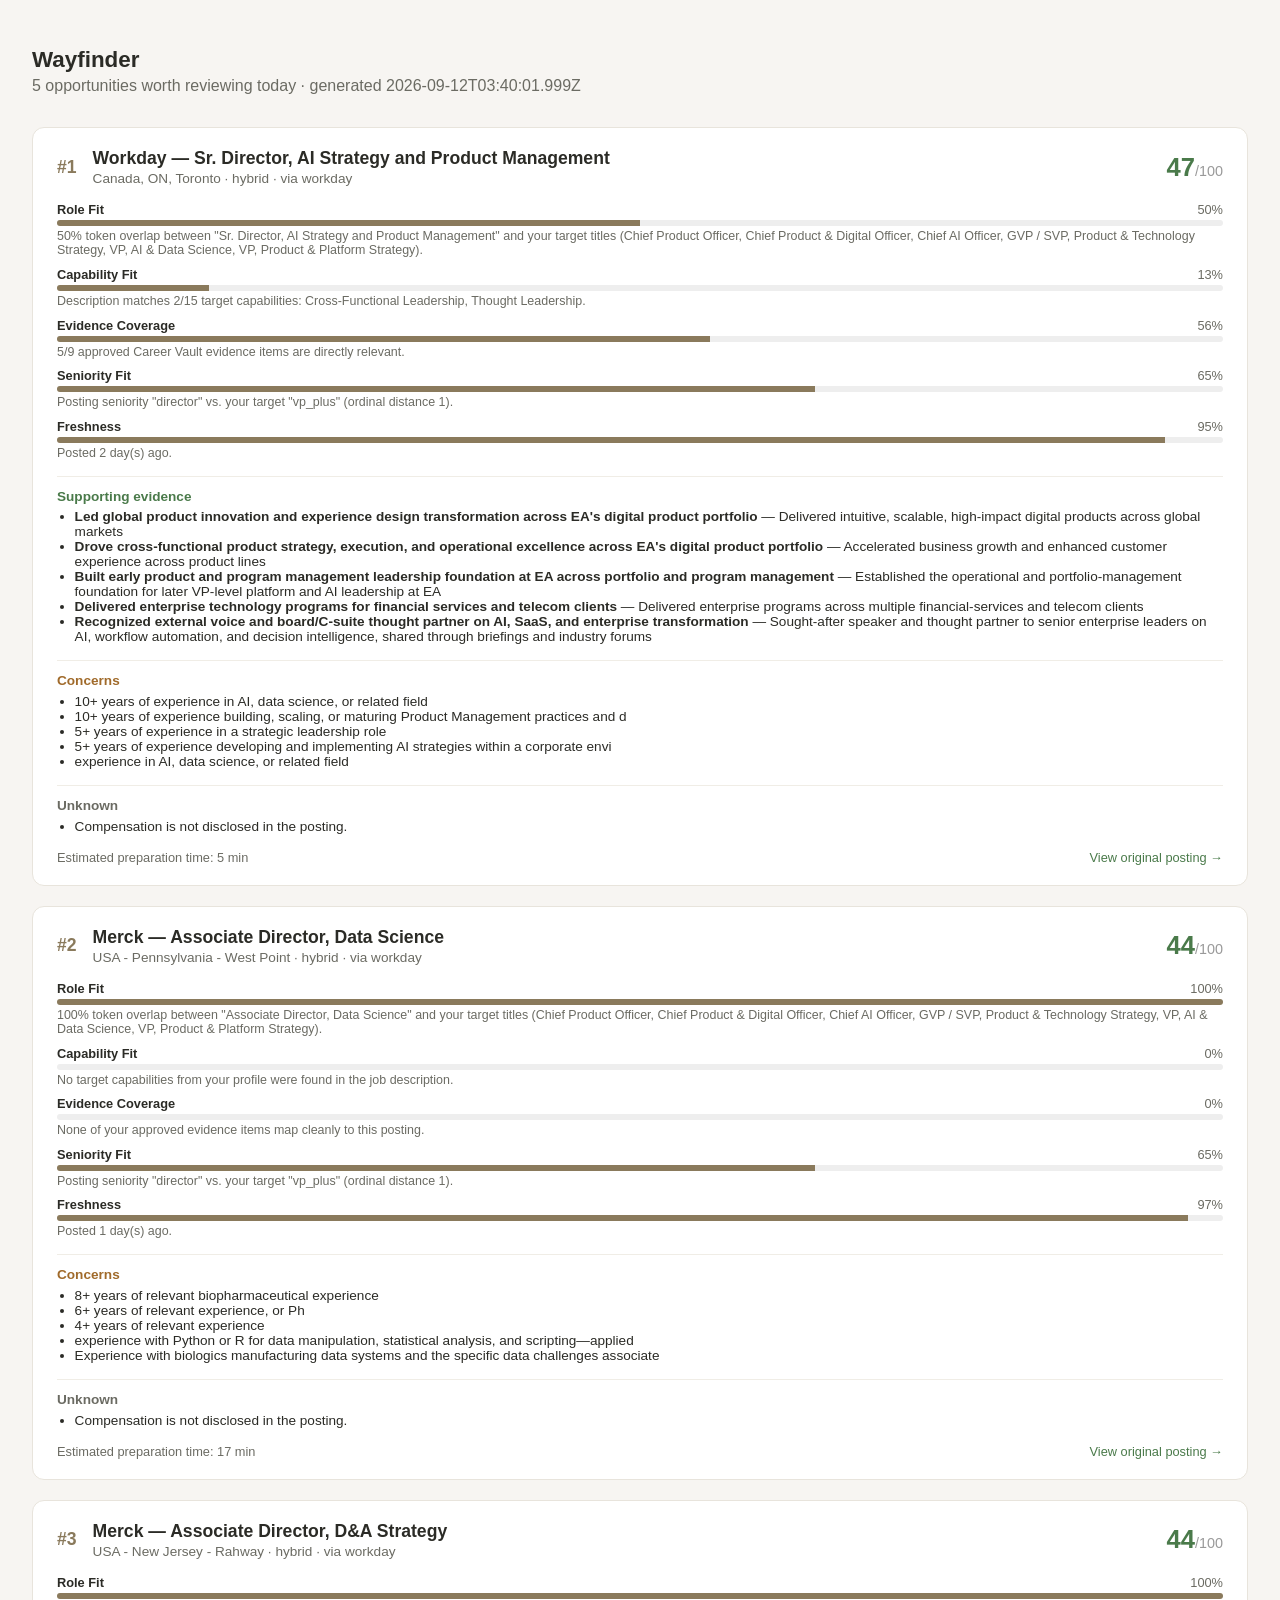
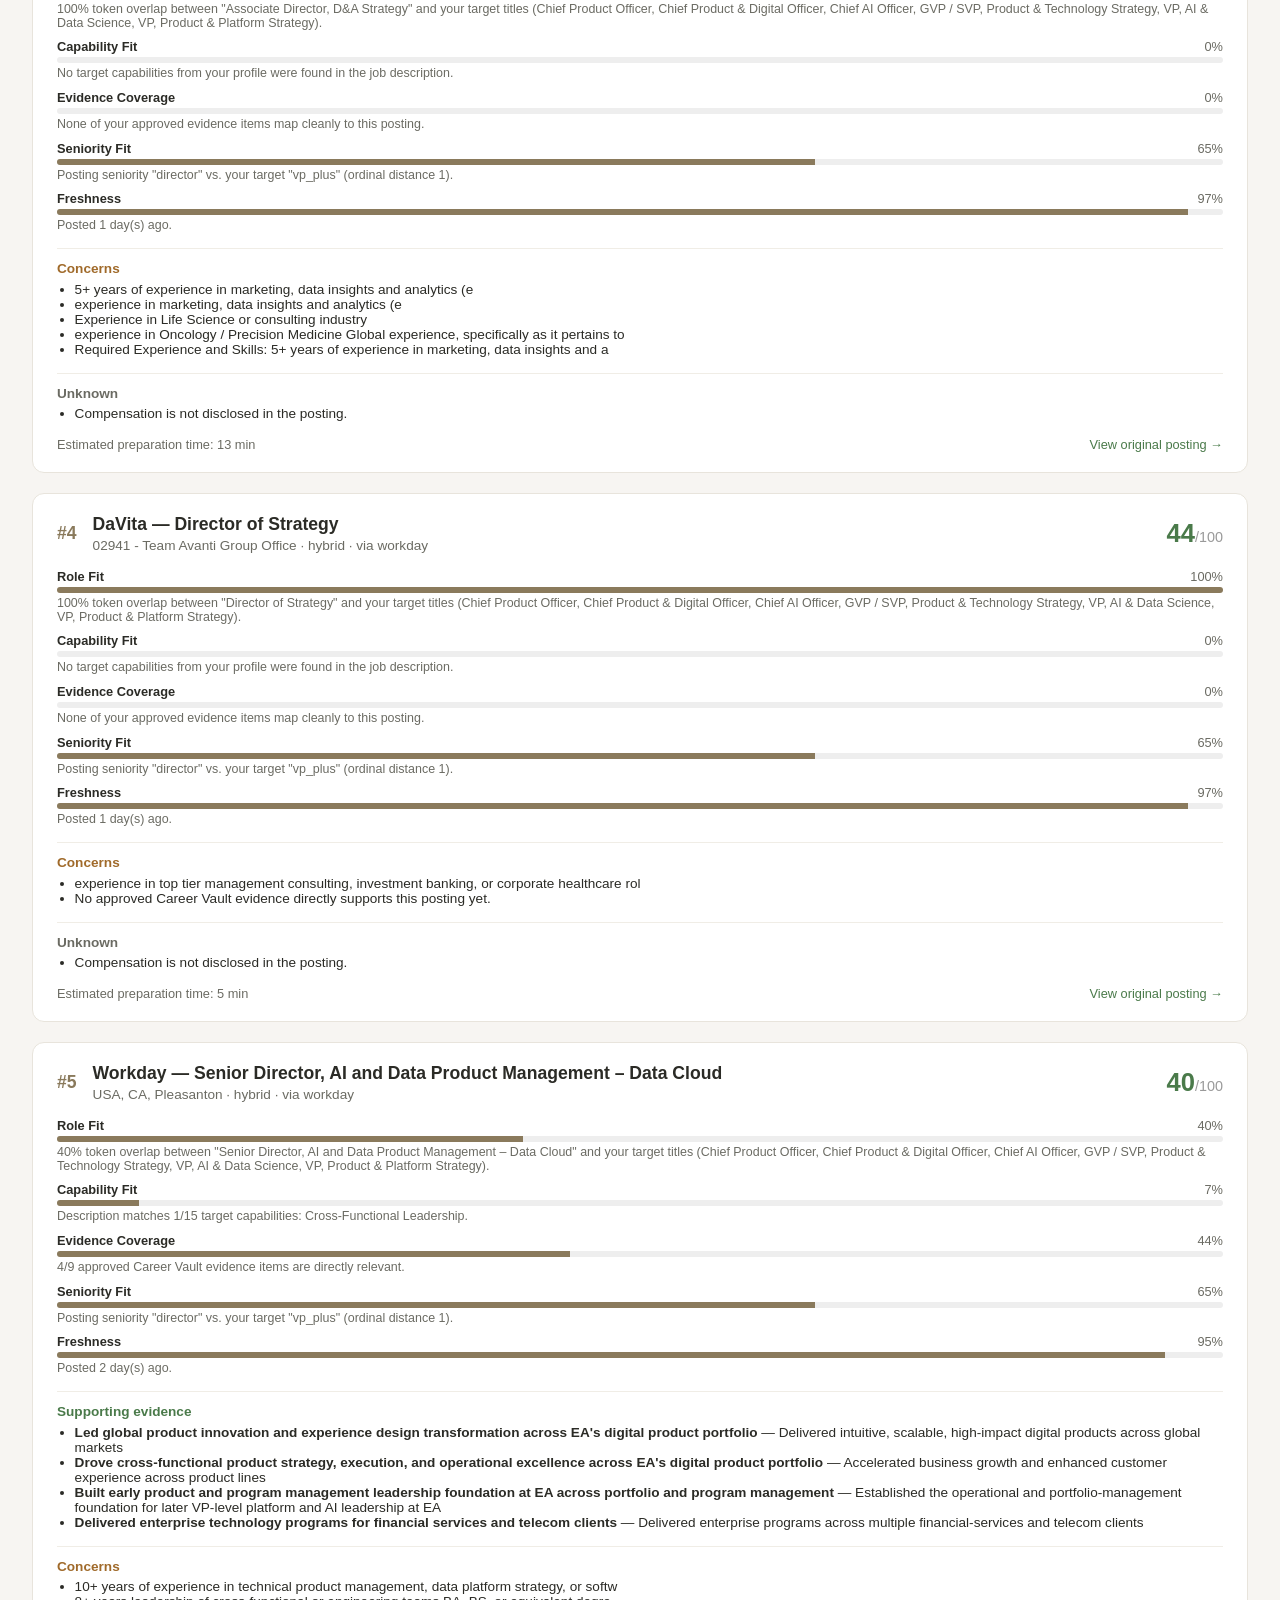
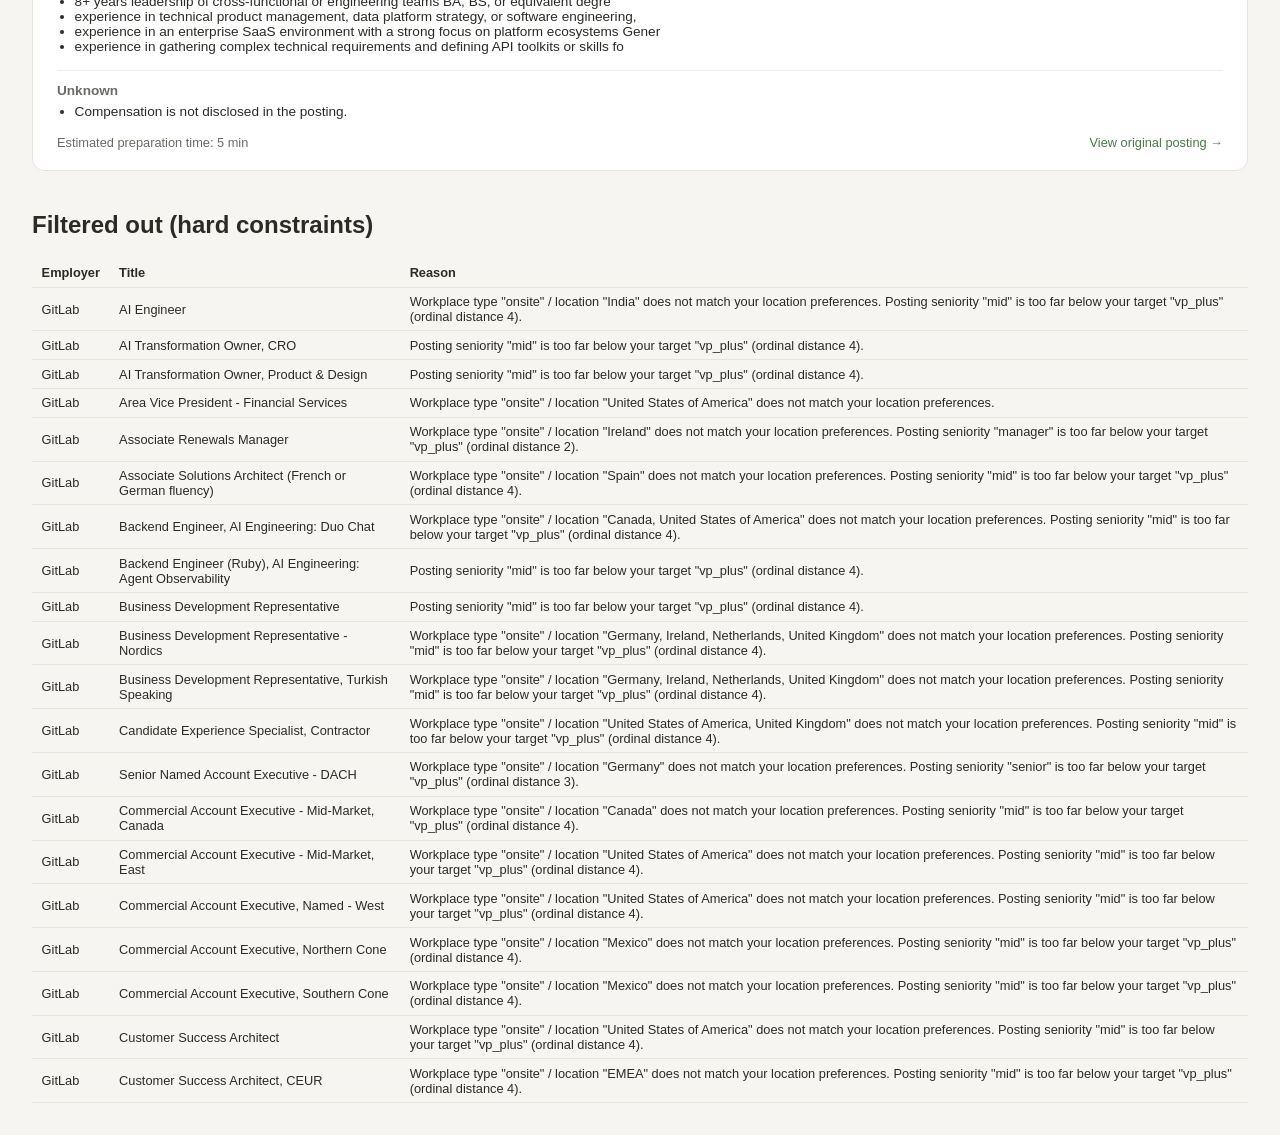
==== commit 2ac8bb98: "Update site [skip ci]" ====
--- a/digest/index.html
+++ b/digest/index.html
@@ -34,7 +34,7 @@
 </head>
 <body>
   <h1>Wayfinder</h1>
-  <p class="subtitle">5 opportunities worth reviewing today · generated 2026-09-12T03:33:38.936Z</p>
+  <p class="subtitle">5 opportunities worth reviewing today · generated 2026-09-12T03:40:01.999Z</p>
   
       <article class="card">
         <header>
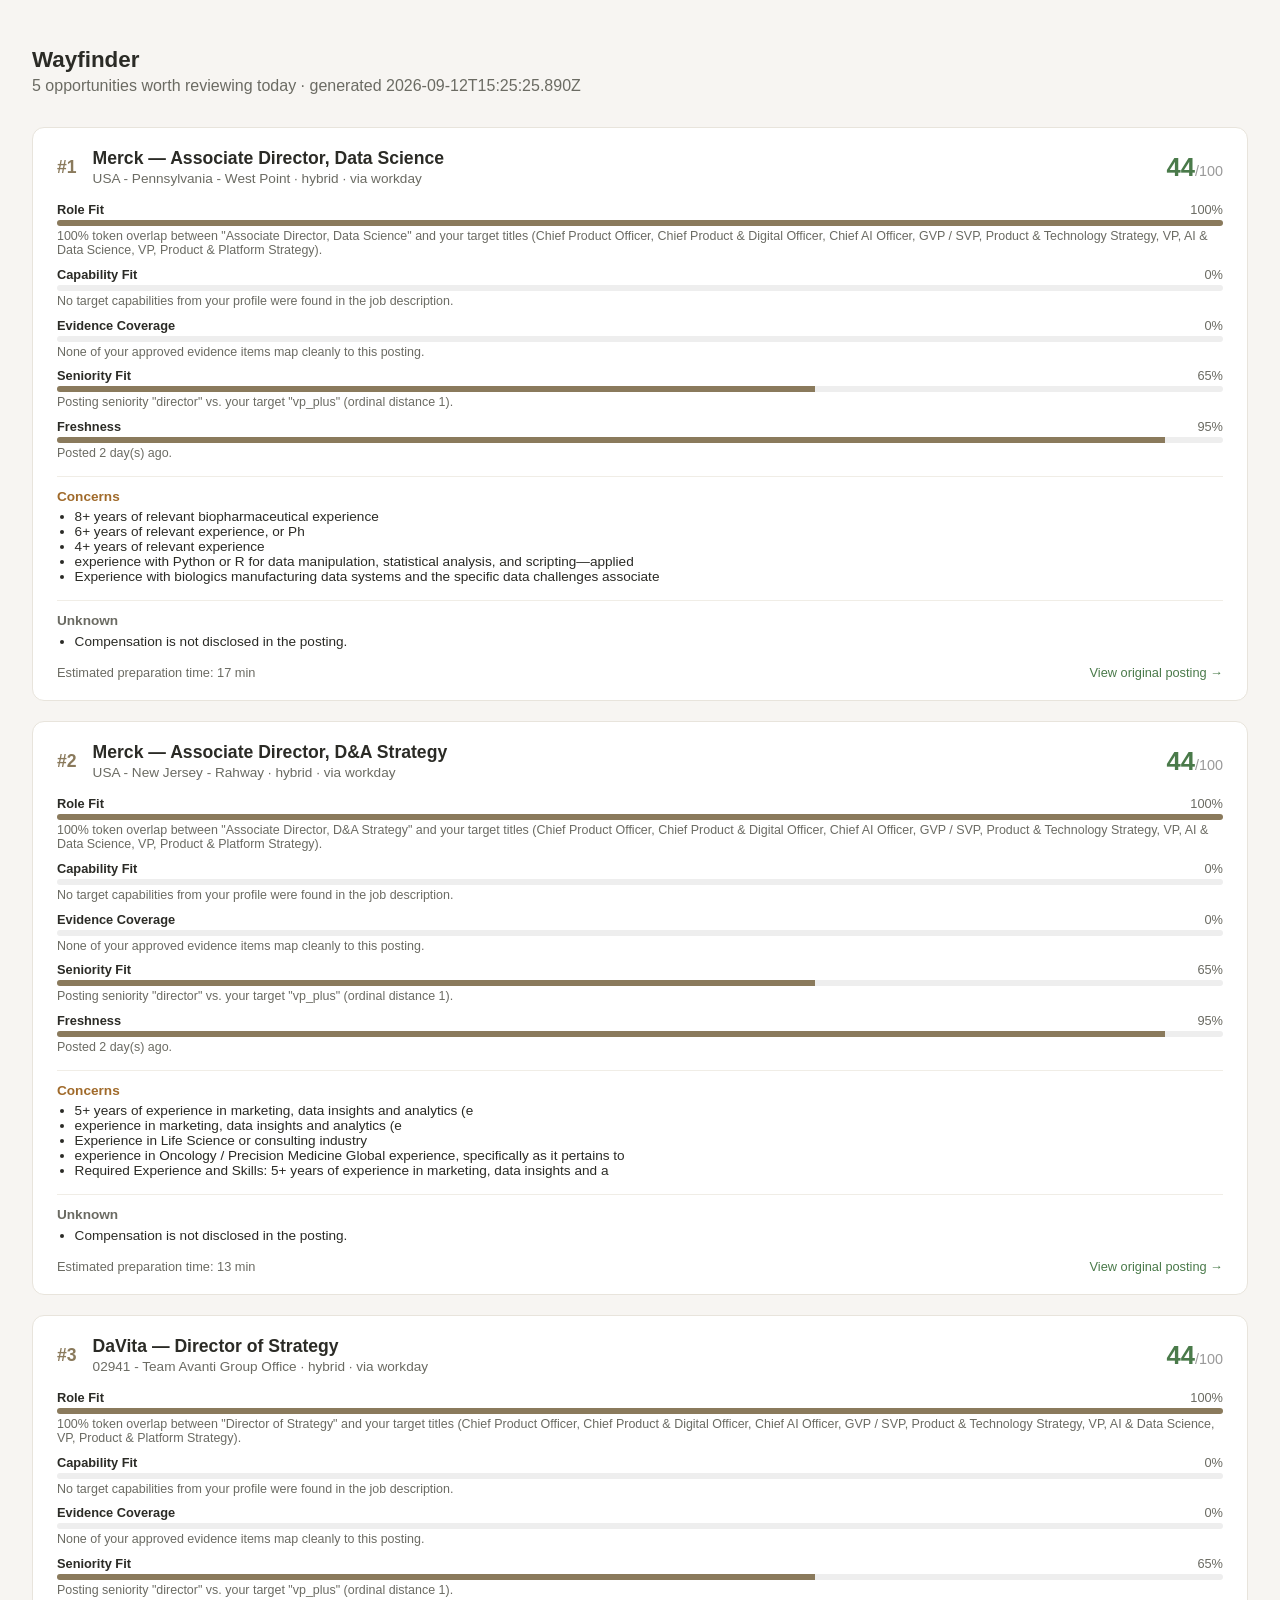
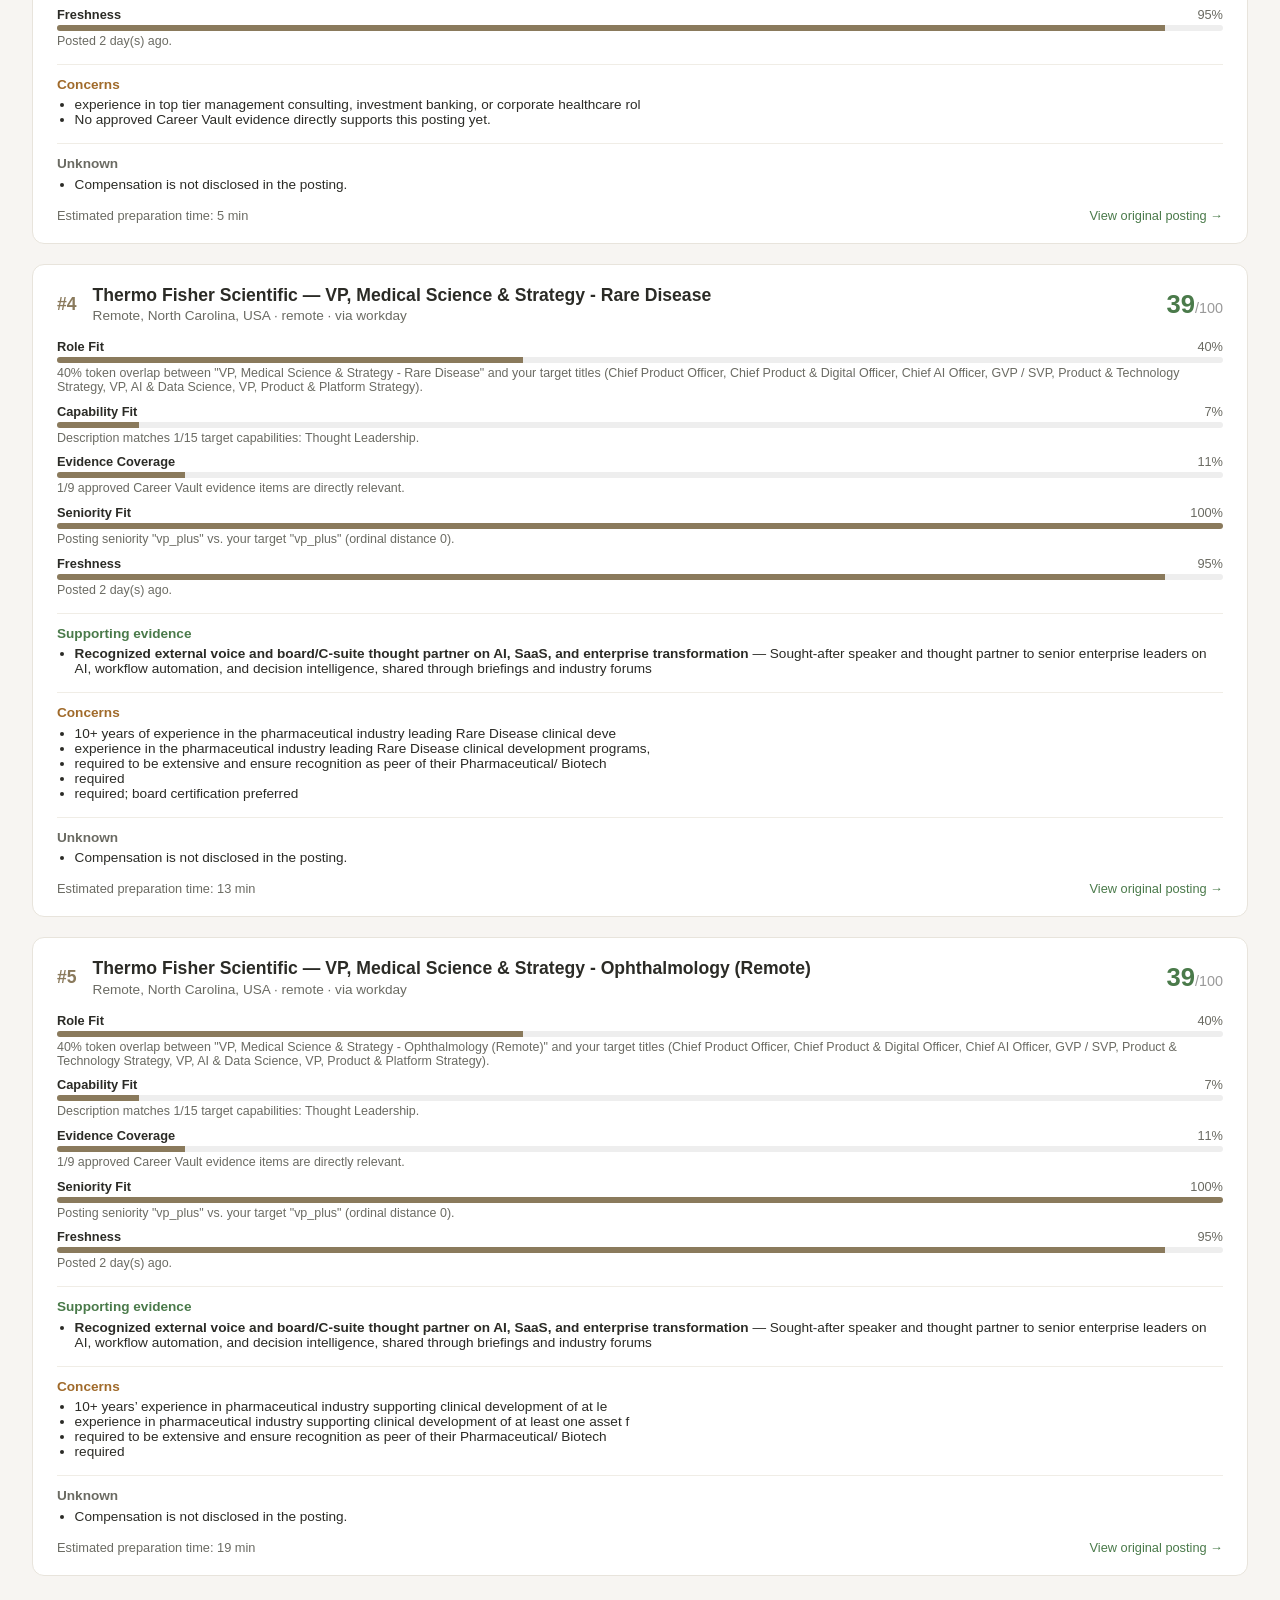
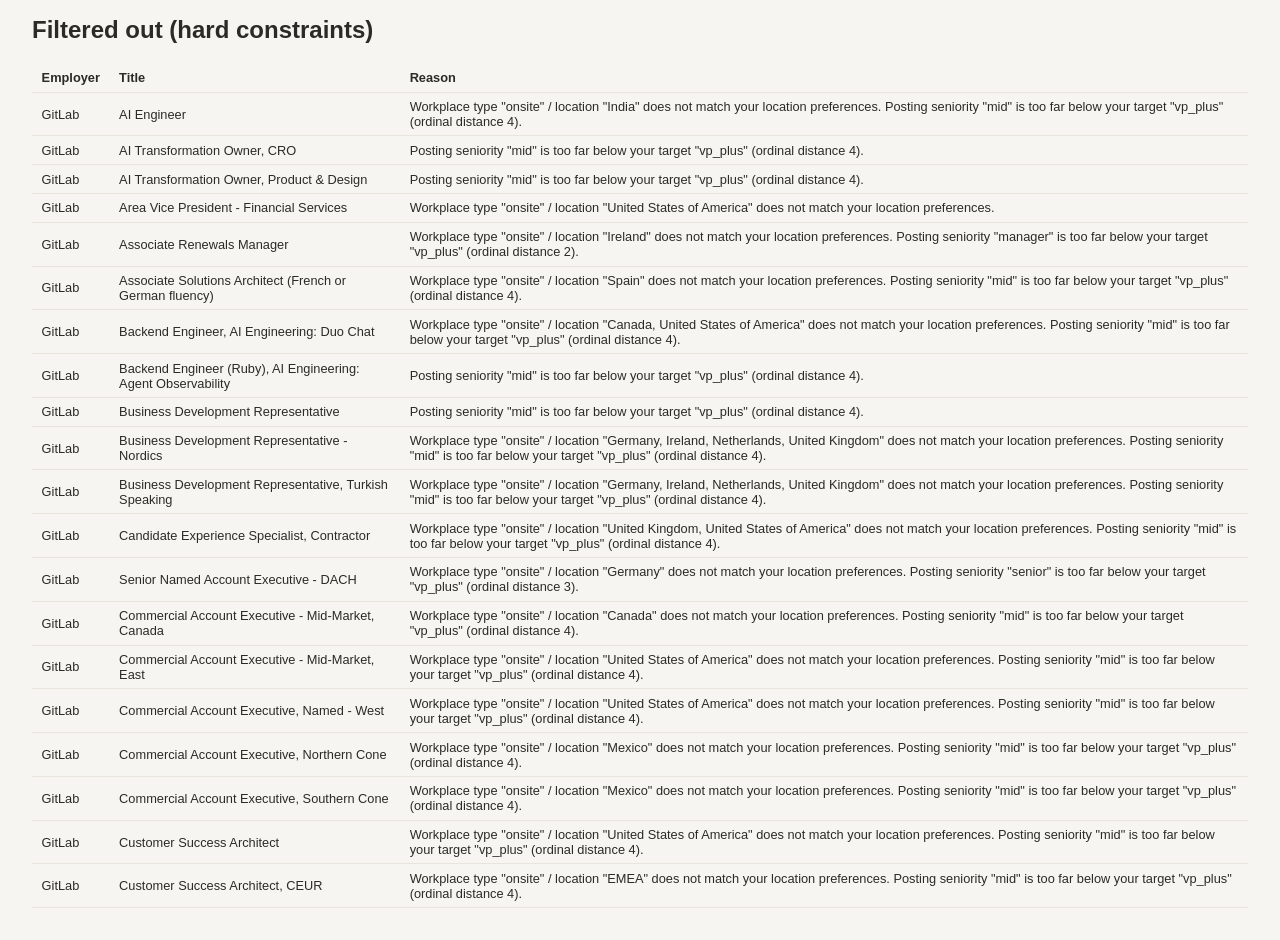
==== commit 9d6cd4cf: "Update site [skip ci]" ====
--- a/digest/index.html
+++ b/digest/index.html
@@ -34,30 +34,30 @@
 </head>
 <body>
   <h1>Wayfinder</h1>
-  <p class="subtitle">5 opportunities worth reviewing today · generated 2026-09-12T03:40:01.999Z</p>
+  <p class="subtitle">5 opportunities worth reviewing today · generated 2026-09-12T15:25:25.890Z</p>
   
       <article class="card">
         <header>
           <span class="rank">#1</span>
           <div>
-            <h2>Workday — Sr. Director, AI Strategy and Product Management</h2>
-            <p class="meta">Canada, ON, Toronto · hybrid · via workday</p>
-          </div>
-          <div class="score">47<span>/100</span></div>
-        </header>
-        <div class="dimensions">
-          <div class="dim">
-                <div class="dim-label">Role Fit <span>50%</span></div>
-                <div class="dim-bar"><div class="dim-fill" style="width:50%"></div></div>
-                <p class="dim-explain">50% token overlap between &quot;Sr. Director, AI Strategy and Product Management&quot; and your target titles (Chief Product Officer, Chief Product &amp; Digital Officer, Chief AI Officer, GVP / SVP, Product &amp; Technology Strategy, VP, AI &amp; Data Science, VP, Product &amp; Platform Strategy).</p>
-              </div><div class="dim">
-                <div class="dim-label">Capability Fit <span>13%</span></div>
-                <div class="dim-bar"><div class="dim-fill" style="width:13%"></div></div>
-                <p class="dim-explain">Description matches 2/15 target capabilities: Cross-Functional Leadership, Thought Leadership.</p>
-              </div><div class="dim">
-                <div class="dim-label">Evidence Coverage <span>56%</span></div>
-                <div class="dim-bar"><div class="dim-fill" style="width:56%"></div></div>
-                <p class="dim-explain">5/9 approved Career Vault evidence items are directly relevant.</p>
+            <h2>Merck — Associate Director, Data Science</h2>
+            <p class="meta">USA - Pennsylvania - West Point · hybrid · via workday</p>
+          </div>
+          <div class="score">44<span>/100</span></div>
+        </header>
+        <div class="dimensions">
+          <div class="dim">
+                <div class="dim-label">Role Fit <span>100%</span></div>
+                <div class="dim-bar"><div class="dim-fill" style="width:100%"></div></div>
+                <p class="dim-explain">100% token overlap between &quot;Associate Director, Data Science&quot; and your target titles (Chief Product Officer, Chief Product &amp; Digital Officer, Chief AI Officer, GVP / SVP, Product &amp; Technology Strategy, VP, AI &amp; Data Science, VP, Product &amp; Platform Strategy).</p>
+              </div><div class="dim">
+                <div class="dim-label">Capability Fit <span>0%</span></div>
+                <div class="dim-bar"><div class="dim-fill" style="width:0%"></div></div>
+                <p class="dim-explain">No target capabilities from your profile were found in the job description.</p>
+              </div><div class="dim">
+                <div class="dim-label">Evidence Coverage <span>0%</span></div>
+                <div class="dim-bar"><div class="dim-fill" style="width:0%"></div></div>
+                <p class="dim-explain">None of your approved evidence items map cleanly to this posting.</p>
               </div><div class="dim">
                 <div class="dim-label">Seniority Fit <span>65%</span></div>
                 <div class="dim-bar"><div class="dim-fill" style="width:65%"></div></div>
@@ -68,15 +68,12 @@
                 <p class="dim-explain">Posted 2 day(s) ago.</p>
               </div>
         </div>
-        <div class="evidence">
-                <h3>Supporting evidence</h3>
-                <ul><li><strong>Led global product innovation and experience design transformation across EA's digital product portfolio</strong> — Delivered intuitive, scalable, high-impact digital products across global markets</li><li><strong>Drove cross-functional product strategy, execution, and operational excellence across EA's digital product portfolio</strong> — Accelerated business growth and enhanced customer experience across product lines</li><li><strong>Built early product and program management leadership foundation at EA across portfolio and program management</strong> — Established the operational and portfolio-management foundation for later VP-level platform and AI leadership at EA</li><li><strong>Delivered enterprise technology programs for financial services and telecom clients</strong> — Delivered enterprise programs across multiple financial-services and telecom clients</li><li><strong>Recognized external voice and board/C-suite thought partner on AI, SaaS, and enterprise transformation</strong> — Sought-after speaker and thought partner to senior enterprise leaders on AI, workflow automation, and decision intelligence, shared through briefings and industry forums</li></ul>
-              </div>
-        <div class="concerns"><h3>Concerns</h3><ul><li>10+ years of experience in AI, data science, or related field</li><li>10+ years of experience building, scaling, or maturing Product Management practices and d</li><li>5+ years of experience in a strategic leadership role</li><li>5+ years of experience developing and implementing AI strategies within a corporate envi</li><li>experience in AI, data science, or related field</li></ul></div>
-        <div class="unknowns"><h3>Unknown</h3><ul><li>Compensation is not disclosed in the posting.</li></ul></div>
-        <footer>
-          <span>Estimated preparation time: 5 min</span>
-          <a href="https://workday.wd5.myworkdayjobs.com/Workday/job/Canada-ON-Toronto/Sr-Director--AI-Strategy-and-Product-Management_JR-0109095" target="_blank" rel="noopener">View original posting →</a>
+        
+        <div class="concerns"><h3>Concerns</h3><ul><li>8+ years of relevant biopharmaceutical experience</li><li>6+ years of relevant experience, or Ph</li><li>4+ years of relevant experience</li><li>experience with Python or R for data manipulation, statistical analysis, and scripting—applied</li><li>Experience with biologics manufacturing data systems and the specific data challenges associate</li></ul></div>
+        <div class="unknowns"><h3>Unknown</h3><ul><li>Compensation is not disclosed in the posting.</li></ul></div>
+        <footer>
+          <span>Estimated preparation time: 17 min</span>
+          <a href="https://msd.wd5.myworkdayjobs.com/SearchJobs/job/USA---Pennsylvania---West-Point/Associate-Director--Data-Science_R417031-1" target="_blank" rel="noopener">View original posting →</a>
         </footer>
       </article>
 
@@ -84,8 +81,8 @@
         <header>
           <span class="rank">#2</span>
           <div>
-            <h2>Merck — Associate Director, Data Science</h2>
-            <p class="meta">USA - Pennsylvania - West Point · hybrid · via workday</p>
+            <h2>Merck — Associate Director, D&amp;A Strategy</h2>
+            <p class="meta">USA - New Jersey - Rahway · hybrid · via workday</p>
           </div>
           <div class="score">44<span>/100</span></div>
         </header>
@@ -93,7 +90,7 @@
           <div class="dim">
                 <div class="dim-label">Role Fit <span>100%</span></div>
                 <div class="dim-bar"><div class="dim-fill" style="width:100%"></div></div>
-                <p class="dim-explain">100% token overlap between &quot;Associate Director, Data Science&quot; and your target titles (Chief Product Officer, Chief Product &amp; Digital Officer, Chief AI Officer, GVP / SVP, Product &amp; Technology Strategy, VP, AI &amp; Data Science, VP, Product &amp; Platform Strategy).</p>
+                <p class="dim-explain">100% token overlap between &quot;Associate Director, D&amp;A Strategy&quot; and your target titles (Chief Product Officer, Chief Product &amp; Digital Officer, Chief AI Officer, GVP / SVP, Product &amp; Technology Strategy, VP, AI &amp; Data Science, VP, Product &amp; Platform Strategy).</p>
               </div><div class="dim">
                 <div class="dim-label">Capability Fit <span>0%</span></div>
                 <div class="dim-bar"><div class="dim-fill" style="width:0%"></div></div>
@@ -107,17 +104,17 @@
                 <div class="dim-bar"><div class="dim-fill" style="width:65%"></div></div>
                 <p class="dim-explain">Posting seniority &quot;director&quot; vs. your target &quot;vp_plus&quot; (ordinal distance 1).</p>
               </div><div class="dim">
-                <div class="dim-label">Freshness <span>97%</span></div>
-                <div class="dim-bar"><div class="dim-fill" style="width:97%"></div></div>
-                <p class="dim-explain">Posted 1 day(s) ago.</p>
+                <div class="dim-label">Freshness <span>95%</span></div>
+                <div class="dim-bar"><div class="dim-fill" style="width:95%"></div></div>
+                <p class="dim-explain">Posted 2 day(s) ago.</p>
               </div>
         </div>
         
-        <div class="concerns"><h3>Concerns</h3><ul><li>8+ years of relevant biopharmaceutical experience</li><li>6+ years of relevant experience, or Ph</li><li>4+ years of relevant experience</li><li>experience with Python or R for data manipulation, statistical analysis, and scripting—applied</li><li>Experience with biologics manufacturing data systems and the specific data challenges associate</li></ul></div>
-        <div class="unknowns"><h3>Unknown</h3><ul><li>Compensation is not disclosed in the posting.</li></ul></div>
-        <footer>
-          <span>Estimated preparation time: 17 min</span>
-          <a href="https://msd.wd5.myworkdayjobs.com/SearchJobs/job/USA---Pennsylvania---West-Point/Associate-Director--Data-Science_R417031-1" target="_blank" rel="noopener">View original posting →</a>
+        <div class="concerns"><h3>Concerns</h3><ul><li>5+ years of experience in marketing, data insights and analytics (e</li><li>experience in marketing, data insights and analytics (e</li><li>Experience in Life Science or consulting industry</li><li>experience in Oncology / Precision Medicine Global experience, specifically as it pertains to</li><li>Required Experience and Skills: 5+ years of experience in marketing, data insights and a</li></ul></div>
+        <div class="unknowns"><h3>Unknown</h3><ul><li>Compensation is not disclosed in the posting.</li></ul></div>
+        <footer>
+          <span>Estimated preparation time: 13 min</span>
+          <a href="https://msd.wd5.myworkdayjobs.com/SearchJobs/job/USA---New-Jersey---Rahway/Associate-Director--D-A-Strategy_R414388-1" target="_blank" rel="noopener">View original posting →</a>
         </footer>
       </article>
 
@@ -125,8 +122,8 @@
         <header>
           <span class="rank">#3</span>
           <div>
-            <h2>Merck — Associate Director, D&amp;A Strategy</h2>
-            <p class="meta">USA - New Jersey - Rahway · hybrid · via workday</p>
+            <h2>DaVita — Director of Strategy</h2>
+            <p class="meta">02941 - Team Avanti Group Office · hybrid · via workday</p>
           </div>
           <div class="score">44<span>/100</span></div>
         </header>
@@ -134,7 +131,7 @@
           <div class="dim">
                 <div class="dim-label">Role Fit <span>100%</span></div>
                 <div class="dim-bar"><div class="dim-fill" style="width:100%"></div></div>
-                <p class="dim-explain">100% token overlap between &quot;Associate Director, D&amp;A Strategy&quot; and your target titles (Chief Product Officer, Chief Product &amp; Digital Officer, Chief AI Officer, GVP / SVP, Product &amp; Technology Strategy, VP, AI &amp; Data Science, VP, Product &amp; Platform Strategy).</p>
+                <p class="dim-explain">100% token overlap between &quot;Director of Strategy&quot; and your target titles (Chief Product Officer, Chief Product &amp; Digital Officer, Chief AI Officer, GVP / SVP, Product &amp; Technology Strategy, VP, AI &amp; Data Science, VP, Product &amp; Platform Strategy).</p>
               </div><div class="dim">
                 <div class="dim-label">Capability Fit <span>0%</span></div>
                 <div class="dim-bar"><div class="dim-fill" style="width:0%"></div></div>
@@ -148,50 +145,9 @@
                 <div class="dim-bar"><div class="dim-fill" style="width:65%"></div></div>
                 <p class="dim-explain">Posting seniority &quot;director&quot; vs. your target &quot;vp_plus&quot; (ordinal distance 1).</p>
               </div><div class="dim">
-                <div class="dim-label">Freshness <span>97%</span></div>
-                <div class="dim-bar"><div class="dim-fill" style="width:97%"></div></div>
-                <p class="dim-explain">Posted 1 day(s) ago.</p>
-              </div>
-        </div>
-        
-        <div class="concerns"><h3>Concerns</h3><ul><li>5+ years of experience in marketing, data insights and analytics (e</li><li>experience in marketing, data insights and analytics (e</li><li>Experience in Life Science or consulting industry</li><li>experience in Oncology / Precision Medicine Global experience, specifically as it pertains to</li><li>Required Experience and Skills: 5+ years of experience in marketing, data insights and a</li></ul></div>
-        <div class="unknowns"><h3>Unknown</h3><ul><li>Compensation is not disclosed in the posting.</li></ul></div>
-        <footer>
-          <span>Estimated preparation time: 13 min</span>
-          <a href="https://msd.wd5.myworkdayjobs.com/SearchJobs/job/USA---New-Jersey---Rahway/Associate-Director--D-A-Strategy_R414388-1" target="_blank" rel="noopener">View original posting →</a>
-        </footer>
-      </article>
-
-      <article class="card">
-        <header>
-          <span class="rank">#4</span>
-          <div>
-            <h2>DaVita — Director of Strategy</h2>
-            <p class="meta">02941 - Team Avanti Group Office · hybrid · via workday</p>
-          </div>
-          <div class="score">44<span>/100</span></div>
-        </header>
-        <div class="dimensions">
-          <div class="dim">
-                <div class="dim-label">Role Fit <span>100%</span></div>
-                <div class="dim-bar"><div class="dim-fill" style="width:100%"></div></div>
-                <p class="dim-explain">100% token overlap between &quot;Director of Strategy&quot; and your target titles (Chief Product Officer, Chief Product &amp; Digital Officer, Chief AI Officer, GVP / SVP, Product &amp; Technology Strategy, VP, AI &amp; Data Science, VP, Product &amp; Platform Strategy).</p>
-              </div><div class="dim">
-                <div class="dim-label">Capability Fit <span>0%</span></div>
-                <div class="dim-bar"><div class="dim-fill" style="width:0%"></div></div>
-                <p class="dim-explain">No target capabilities from your profile were found in the job description.</p>
-              </div><div class="dim">
-                <div class="dim-label">Evidence Coverage <span>0%</span></div>
-                <div class="dim-bar"><div class="dim-fill" style="width:0%"></div></div>
-                <p class="dim-explain">None of your approved evidence items map cleanly to this posting.</p>
-              </div><div class="dim">
-                <div class="dim-label">Seniority Fit <span>65%</span></div>
-                <div class="dim-bar"><div class="dim-fill" style="width:65%"></div></div>
-                <p class="dim-explain">Posting seniority &quot;director&quot; vs. your target &quot;vp_plus&quot; (ordinal distance 1).</p>
-              </div><div class="dim">
-                <div class="dim-label">Freshness <span>97%</span></div>
-                <div class="dim-bar"><div class="dim-fill" style="width:97%"></div></div>
-                <p class="dim-explain">Posted 1 day(s) ago.</p>
+                <div class="dim-label">Freshness <span>95%</span></div>
+                <div class="dim-bar"><div class="dim-fill" style="width:95%"></div></div>
+                <p class="dim-explain">Posted 2 day(s) ago.</p>
               </div>
         </div>
         
@@ -205,30 +161,30 @@
 
       <article class="card">
         <header>
-          <span class="rank">#5</span>
-          <div>
-            <h2>Workday — Senior Director, AI and Data Product Management – Data Cloud</h2>
-            <p class="meta">USA, CA, Pleasanton · hybrid · via workday</p>
-          </div>
-          <div class="score">40<span>/100</span></div>
+          <span class="rank">#4</span>
+          <div>
+            <h2>Thermo Fisher Scientific — VP, Medical Science &amp; Strategy - Rare Disease</h2>
+            <p class="meta">Remote, North Carolina, USA · remote · via workday</p>
+          </div>
+          <div class="score">39<span>/100</span></div>
         </header>
         <div class="dimensions">
           <div class="dim">
                 <div class="dim-label">Role Fit <span>40%</span></div>
                 <div class="dim-bar"><div class="dim-fill" style="width:40%"></div></div>
-                <p class="dim-explain">40% token overlap between &quot;Senior Director, AI and Data Product Management – Data Cloud&quot; and your target titles (Chief Product Officer, Chief Product &amp; Digital Officer, Chief AI Officer, GVP / SVP, Product &amp; Technology Strategy, VP, AI &amp; Data Science, VP, Product &amp; Platform Strategy).</p>
+                <p class="dim-explain">40% token overlap between &quot;VP, Medical Science &amp; Strategy - Rare Disease&quot; and your target titles (Chief Product Officer, Chief Product &amp; Digital Officer, Chief AI Officer, GVP / SVP, Product &amp; Technology Strategy, VP, AI &amp; Data Science, VP, Product &amp; Platform Strategy).</p>
               </div><div class="dim">
                 <div class="dim-label">Capability Fit <span>7%</span></div>
                 <div class="dim-bar"><div class="dim-fill" style="width:7%"></div></div>
-                <p class="dim-explain">Description matches 1/15 target capabilities: Cross-Functional Leadership.</p>
-              </div><div class="dim">
-                <div class="dim-label">Evidence Coverage <span>44%</span></div>
-                <div class="dim-bar"><div class="dim-fill" style="width:44%"></div></div>
-                <p class="dim-explain">4/9 approved Career Vault evidence items are directly relevant.</p>
-              </div><div class="dim">
-                <div class="dim-label">Seniority Fit <span>65%</span></div>
-                <div class="dim-bar"><div class="dim-fill" style="width:65%"></div></div>
-                <p class="dim-explain">Posting seniority &quot;director&quot; vs. your target &quot;vp_plus&quot; (ordinal distance 1).</p>
+                <p class="dim-explain">Description matches 1/15 target capabilities: Thought Leadership.</p>
+              </div><div class="dim">
+                <div class="dim-label">Evidence Coverage <span>11%</span></div>
+                <div class="dim-bar"><div class="dim-fill" style="width:11%"></div></div>
+                <p class="dim-explain">1/9 approved Career Vault evidence items are directly relevant.</p>
+              </div><div class="dim">
+                <div class="dim-label">Seniority Fit <span>100%</span></div>
+                <div class="dim-bar"><div class="dim-fill" style="width:100%"></div></div>
+                <p class="dim-explain">Posting seniority &quot;vp_plus&quot; vs. your target &quot;vp_plus&quot; (ordinal distance 0).</p>
               </div><div class="dim">
                 <div class="dim-label">Freshness <span>95%</span></div>
                 <div class="dim-bar"><div class="dim-fill" style="width:95%"></div></div>
@@ -237,20 +193,64 @@
         </div>
         <div class="evidence">
                 <h3>Supporting evidence</h3>
-                <ul><li><strong>Led global product innovation and experience design transformation across EA's digital product portfolio</strong> — Delivered intuitive, scalable, high-impact digital products across global markets</li><li><strong>Drove cross-functional product strategy, execution, and operational excellence across EA's digital product portfolio</strong> — Accelerated business growth and enhanced customer experience across product lines</li><li><strong>Built early product and program management leadership foundation at EA across portfolio and program management</strong> — Established the operational and portfolio-management foundation for later VP-level platform and AI leadership at EA</li><li><strong>Delivered enterprise technology programs for financial services and telecom clients</strong> — Delivered enterprise programs across multiple financial-services and telecom clients</li></ul>
-              </div>
-        <div class="concerns"><h3>Concerns</h3><ul><li>10+ years of experience in technical product management, data platform strategy, or softw</li><li>8+ years leadership of cross-functional or engineering teams BA, BS, or equivalent degre</li><li>experience in technical product management, data platform strategy, or software engineering,</li><li>experience in an enterprise SaaS environment with a strong focus on platform ecosystems Gener</li><li>experience in gathering complex technical requirements and defining API toolkits or skills fo</li></ul></div>
-        <div class="unknowns"><h3>Unknown</h3><ul><li>Compensation is not disclosed in the posting.</li></ul></div>
-        <footer>
-          <span>Estimated preparation time: 5 min</span>
-          <a href="https://workday.wd5.myworkdayjobs.com/Workday/job/USA-CA-Pleasanton/Senior-Director--AI-and-Data-Product-Management---Data-Cloud_JR-0109107" target="_blank" rel="noopener">View original posting →</a>
+                <ul><li><strong>Recognized external voice and board/C-suite thought partner on AI, SaaS, and enterprise transformation</strong> — Sought-after speaker and thought partner to senior enterprise leaders on AI, workflow automation, and decision intelligence, shared through briefings and industry forums</li></ul>
+              </div>
+        <div class="concerns"><h3>Concerns</h3><ul><li>10+ years of experience in the pharmaceutical industry leading Rare Disease clinical deve</li><li>experience in the pharmaceutical industry leading Rare Disease clinical development programs,</li><li>required to be extensive and ensure recognition as peer of their Pharmaceutical/ Biotech</li><li>required</li><li>required; board certification preferred</li></ul></div>
+        <div class="unknowns"><h3>Unknown</h3><ul><li>Compensation is not disclosed in the posting.</li></ul></div>
+        <footer>
+          <span>Estimated preparation time: 13 min</span>
+          <a href="https://thermofisher.wd5.myworkdayjobs.com/ThermoFisherCareers/job/Remote-North-Carolina-USA/VP--Medical-Science---Strategy---Rare-Disease_R-01365425" target="_blank" rel="noopener">View original posting →</a>
+        </footer>
+      </article>
+
+      <article class="card">
+        <header>
+          <span class="rank">#5</span>
+          <div>
+            <h2>Thermo Fisher Scientific — VP, Medical Science &amp; Strategy - Ophthalmology (Remote)</h2>
+            <p class="meta">Remote, North Carolina, USA · remote · via workday</p>
+          </div>
+          <div class="score">39<span>/100</span></div>
+        </header>
+        <div class="dimensions">
+          <div class="dim">
+                <div class="dim-label">Role Fit <span>40%</span></div>
+                <div class="dim-bar"><div class="dim-fill" style="width:40%"></div></div>
+                <p class="dim-explain">40% token overlap between &quot;VP, Medical Science &amp; Strategy - Ophthalmology (Remote)&quot; and your target titles (Chief Product Officer, Chief Product &amp; Digital Officer, Chief AI Officer, GVP / SVP, Product &amp; Technology Strategy, VP, AI &amp; Data Science, VP, Product &amp; Platform Strategy).</p>
+              </div><div class="dim">
+                <div class="dim-label">Capability Fit <span>7%</span></div>
+                <div class="dim-bar"><div class="dim-fill" style="width:7%"></div></div>
+                <p class="dim-explain">Description matches 1/15 target capabilities: Thought Leadership.</p>
+              </div><div class="dim">
+                <div class="dim-label">Evidence Coverage <span>11%</span></div>
+                <div class="dim-bar"><div class="dim-fill" style="width:11%"></div></div>
+                <p class="dim-explain">1/9 approved Career Vault evidence items are directly relevant.</p>
+              </div><div class="dim">
+                <div class="dim-label">Seniority Fit <span>100%</span></div>
+                <div class="dim-bar"><div class="dim-fill" style="width:100%"></div></div>
+                <p class="dim-explain">Posting seniority &quot;vp_plus&quot; vs. your target &quot;vp_plus&quot; (ordinal distance 0).</p>
+              </div><div class="dim">
+                <div class="dim-label">Freshness <span>95%</span></div>
+                <div class="dim-bar"><div class="dim-fill" style="width:95%"></div></div>
+                <p class="dim-explain">Posted 2 day(s) ago.</p>
+              </div>
+        </div>
+        <div class="evidence">
+                <h3>Supporting evidence</h3>
+                <ul><li><strong>Recognized external voice and board/C-suite thought partner on AI, SaaS, and enterprise transformation</strong> — Sought-after speaker and thought partner to senior enterprise leaders on AI, workflow automation, and decision intelligence, shared through briefings and industry forums</li></ul>
+              </div>
+        <div class="concerns"><h3>Concerns</h3><ul><li>10+ years’ experience in pharmaceutical industry supporting clinical development of at le</li><li>experience in pharmaceutical industry supporting clinical development of at least one asset f</li><li>required to be extensive and ensure recognition as peer of their Pharmaceutical/ Biotech</li><li>required</li></ul></div>
+        <div class="unknowns"><h3>Unknown</h3><ul><li>Compensation is not disclosed in the posting.</li></ul></div>
+        <footer>
+          <span>Estimated preparation time: 19 min</span>
+          <a href="https://thermofisher.wd5.myworkdayjobs.com/ThermoFisherCareers/job/Remote-North-Carolina-USA/VP--Medical-Science---Strategy---Ophthalmology--Remote-_R-01357459" target="_blank" rel="noopener">View original posting →</a>
         </footer>
       </article>
   <div class="blocked-section">
           <h2>Filtered out (hard constraints)</h2>
           <table>
             <thead><tr><th>Employer</th><th>Title</th><th>Reason</th></tr></thead>
-            <tbody><tr><td>GitLab</td><td>AI Engineer</td><td>Workplace type &quot;onsite&quot; / location &quot;India&quot; does not match your location preferences. Posting seniority &quot;mid&quot; is too far below your target &quot;vp_plus&quot; (ordinal distance 4).</td></tr><tr><td>GitLab</td><td>AI Transformation Owner, CRO</td><td>Posting seniority &quot;mid&quot; is too far below your target &quot;vp_plus&quot; (ordinal distance 4).</td></tr><tr><td>GitLab</td><td>AI Transformation Owner, Product &amp; Design</td><td>Posting seniority &quot;mid&quot; is too far below your target &quot;vp_plus&quot; (ordinal distance 4).</td></tr><tr><td>GitLab</td><td>Area Vice President - Financial Services </td><td>Workplace type &quot;onsite&quot; / location &quot;United States of America&quot; does not match your location preferences.</td></tr><tr><td>GitLab</td><td>Associate Renewals Manager</td><td>Workplace type &quot;onsite&quot; / location &quot;Ireland&quot; does not match your location preferences. Posting seniority &quot;manager&quot; is too far below your target &quot;vp_plus&quot; (ordinal distance 2).</td></tr><tr><td>GitLab</td><td>Associate Solutions Architect (French or German fluency) </td><td>Workplace type &quot;onsite&quot; / location &quot;Spain&quot; does not match your location preferences. Posting seniority &quot;mid&quot; is too far below your target &quot;vp_plus&quot; (ordinal distance 4).</td></tr><tr><td>GitLab</td><td>Backend Engineer, AI Engineering: Duo Chat</td><td>Workplace type &quot;onsite&quot; / location &quot;Canada, United States of America&quot; does not match your location preferences. Posting seniority &quot;mid&quot; is too far below your target &quot;vp_plus&quot; (ordinal distance 4).</td></tr><tr><td>GitLab</td><td>Backend Engineer (Ruby), AI Engineering: Agent Observability</td><td>Posting seniority &quot;mid&quot; is too far below your target &quot;vp_plus&quot; (ordinal distance 4).</td></tr><tr><td>GitLab</td><td>Business Development Representative </td><td>Posting seniority &quot;mid&quot; is too far below your target &quot;vp_plus&quot; (ordinal distance 4).</td></tr><tr><td>GitLab</td><td>Business Development Representative - Nordics</td><td>Workplace type &quot;onsite&quot; / location &quot;Germany, Ireland, Netherlands, United Kingdom&quot; does not match your location preferences. Posting seniority &quot;mid&quot; is too far below your target &quot;vp_plus&quot; (ordinal distance 4).</td></tr><tr><td>GitLab</td><td>Business Development Representative, Turkish Speaking   </td><td>Workplace type &quot;onsite&quot; / location &quot;Germany, Ireland, Netherlands, United Kingdom&quot; does not match your location preferences. Posting seniority &quot;mid&quot; is too far below your target &quot;vp_plus&quot; (ordinal distance 4).</td></tr><tr><td>GitLab</td><td>Candidate Experience Specialist, Contractor </td><td>Workplace type &quot;onsite&quot; / location &quot;United States of America, United Kingdom&quot; does not match your location preferences. Posting seniority &quot;mid&quot; is too far below your target &quot;vp_plus&quot; (ordinal distance 4).</td></tr><tr><td>GitLab</td><td>Senior Named Account Executive - DACH</td><td>Workplace type &quot;onsite&quot; / location &quot;Germany&quot; does not match your location preferences. Posting seniority &quot;senior&quot; is too far below your target &quot;vp_plus&quot; (ordinal distance 3).</td></tr><tr><td>GitLab</td><td>Commercial Account Executive - Mid-Market, Canada</td><td>Workplace type &quot;onsite&quot; / location &quot;Canada&quot; does not match your location preferences. Posting seniority &quot;mid&quot; is too far below your target &quot;vp_plus&quot; (ordinal distance 4).</td></tr><tr><td>GitLab</td><td>Commercial Account Executive - Mid-Market, East</td><td>Workplace type &quot;onsite&quot; / location &quot;United States of America&quot; does not match your location preferences. Posting seniority &quot;mid&quot; is too far below your target &quot;vp_plus&quot; (ordinal distance 4).</td></tr><tr><td>GitLab</td><td>Commercial Account Executive, Named - West</td><td>Workplace type &quot;onsite&quot; / location &quot;United States of America&quot; does not match your location preferences. Posting seniority &quot;mid&quot; is too far below your target &quot;vp_plus&quot; (ordinal distance 4).</td></tr><tr><td>GitLab</td><td>Commercial Account Executive, Northern Cone</td><td>Workplace type &quot;onsite&quot; / location &quot;Mexico&quot; does not match your location preferences. Posting seniority &quot;mid&quot; is too far below your target &quot;vp_plus&quot; (ordinal distance 4).</td></tr><tr><td>GitLab</td><td>Commercial Account Executive, Southern Cone</td><td>Workplace type &quot;onsite&quot; / location &quot;Mexico&quot; does not match your location preferences. Posting seniority &quot;mid&quot; is too far below your target &quot;vp_plus&quot; (ordinal distance 4).</td></tr><tr><td>GitLab</td><td>Customer Success Architect</td><td>Workplace type &quot;onsite&quot; / location &quot;United States of America&quot; does not match your location preferences. Posting seniority &quot;mid&quot; is too far below your target &quot;vp_plus&quot; (ordinal distance 4).</td></tr><tr><td>GitLab</td><td>Customer Success Architect, CEUR</td><td>Workplace type &quot;onsite&quot; / location &quot;EMEA&quot; does not match your location preferences. Posting seniority &quot;mid&quot; is too far below your target &quot;vp_plus&quot; (ordinal distance 4).</td></tr></tbody>
+            <tbody><tr><td>GitLab</td><td>AI Engineer</td><td>Workplace type &quot;onsite&quot; / location &quot;India&quot; does not match your location preferences. Posting seniority &quot;mid&quot; is too far below your target &quot;vp_plus&quot; (ordinal distance 4).</td></tr><tr><td>GitLab</td><td>AI Transformation Owner, CRO</td><td>Posting seniority &quot;mid&quot; is too far below your target &quot;vp_plus&quot; (ordinal distance 4).</td></tr><tr><td>GitLab</td><td>AI Transformation Owner, Product &amp; Design</td><td>Posting seniority &quot;mid&quot; is too far below your target &quot;vp_plus&quot; (ordinal distance 4).</td></tr><tr><td>GitLab</td><td>Area Vice President - Financial Services </td><td>Workplace type &quot;onsite&quot; / location &quot;United States of America&quot; does not match your location preferences.</td></tr><tr><td>GitLab</td><td>Associate Renewals Manager</td><td>Workplace type &quot;onsite&quot; / location &quot;Ireland&quot; does not match your location preferences. Posting seniority &quot;manager&quot; is too far below your target &quot;vp_plus&quot; (ordinal distance 2).</td></tr><tr><td>GitLab</td><td>Associate Solutions Architect (French or German fluency) </td><td>Workplace type &quot;onsite&quot; / location &quot;Spain&quot; does not match your location preferences. Posting seniority &quot;mid&quot; is too far below your target &quot;vp_plus&quot; (ordinal distance 4).</td></tr><tr><td>GitLab</td><td>Backend Engineer, AI Engineering: Duo Chat</td><td>Workplace type &quot;onsite&quot; / location &quot;Canada, United States of America&quot; does not match your location preferences. Posting seniority &quot;mid&quot; is too far below your target &quot;vp_plus&quot; (ordinal distance 4).</td></tr><tr><td>GitLab</td><td>Backend Engineer (Ruby), AI Engineering: Agent Observability</td><td>Posting seniority &quot;mid&quot; is too far below your target &quot;vp_plus&quot; (ordinal distance 4).</td></tr><tr><td>GitLab</td><td>Business Development Representative </td><td>Posting seniority &quot;mid&quot; is too far below your target &quot;vp_plus&quot; (ordinal distance 4).</td></tr><tr><td>GitLab</td><td>Business Development Representative - Nordics</td><td>Workplace type &quot;onsite&quot; / location &quot;Germany, Ireland, Netherlands, United Kingdom&quot; does not match your location preferences. Posting seniority &quot;mid&quot; is too far below your target &quot;vp_plus&quot; (ordinal distance 4).</td></tr><tr><td>GitLab</td><td>Business Development Representative, Turkish Speaking   </td><td>Workplace type &quot;onsite&quot; / location &quot;Germany, Ireland, Netherlands, United Kingdom&quot; does not match your location preferences. Posting seniority &quot;mid&quot; is too far below your target &quot;vp_plus&quot; (ordinal distance 4).</td></tr><tr><td>GitLab</td><td>Candidate Experience Specialist, Contractor </td><td>Workplace type &quot;onsite&quot; / location &quot;United Kingdom, United States of America&quot; does not match your location preferences. Posting seniority &quot;mid&quot; is too far below your target &quot;vp_plus&quot; (ordinal distance 4).</td></tr><tr><td>GitLab</td><td>Senior Named Account Executive - DACH</td><td>Workplace type &quot;onsite&quot; / location &quot;Germany&quot; does not match your location preferences. Posting seniority &quot;senior&quot; is too far below your target &quot;vp_plus&quot; (ordinal distance 3).</td></tr><tr><td>GitLab</td><td>Commercial Account Executive - Mid-Market, Canada</td><td>Workplace type &quot;onsite&quot; / location &quot;Canada&quot; does not match your location preferences. Posting seniority &quot;mid&quot; is too far below your target &quot;vp_plus&quot; (ordinal distance 4).</td></tr><tr><td>GitLab</td><td>Commercial Account Executive - Mid-Market, East</td><td>Workplace type &quot;onsite&quot; / location &quot;United States of America&quot; does not match your location preferences. Posting seniority &quot;mid&quot; is too far below your target &quot;vp_plus&quot; (ordinal distance 4).</td></tr><tr><td>GitLab</td><td>Commercial Account Executive, Named - West</td><td>Workplace type &quot;onsite&quot; / location &quot;United States of America&quot; does not match your location preferences. Posting seniority &quot;mid&quot; is too far below your target &quot;vp_plus&quot; (ordinal distance 4).</td></tr><tr><td>GitLab</td><td>Commercial Account Executive, Northern Cone</td><td>Workplace type &quot;onsite&quot; / location &quot;Mexico&quot; does not match your location preferences. Posting seniority &quot;mid&quot; is too far below your target &quot;vp_plus&quot; (ordinal distance 4).</td></tr><tr><td>GitLab</td><td>Commercial Account Executive, Southern Cone</td><td>Workplace type &quot;onsite&quot; / location &quot;Mexico&quot; does not match your location preferences. Posting seniority &quot;mid&quot; is too far below your target &quot;vp_plus&quot; (ordinal distance 4).</td></tr><tr><td>GitLab</td><td>Customer Success Architect</td><td>Workplace type &quot;onsite&quot; / location &quot;United States of America&quot; does not match your location preferences. Posting seniority &quot;mid&quot; is too far below your target &quot;vp_plus&quot; (ordinal distance 4).</td></tr><tr><td>GitLab</td><td>Customer Success Architect, CEUR</td><td>Workplace type &quot;onsite&quot; / location &quot;EMEA&quot; does not match your location preferences. Posting seniority &quot;mid&quot; is too far below your target &quot;vp_plus&quot; (ordinal distance 4).</td></tr></tbody>
           </table>
         </div>
 </body>
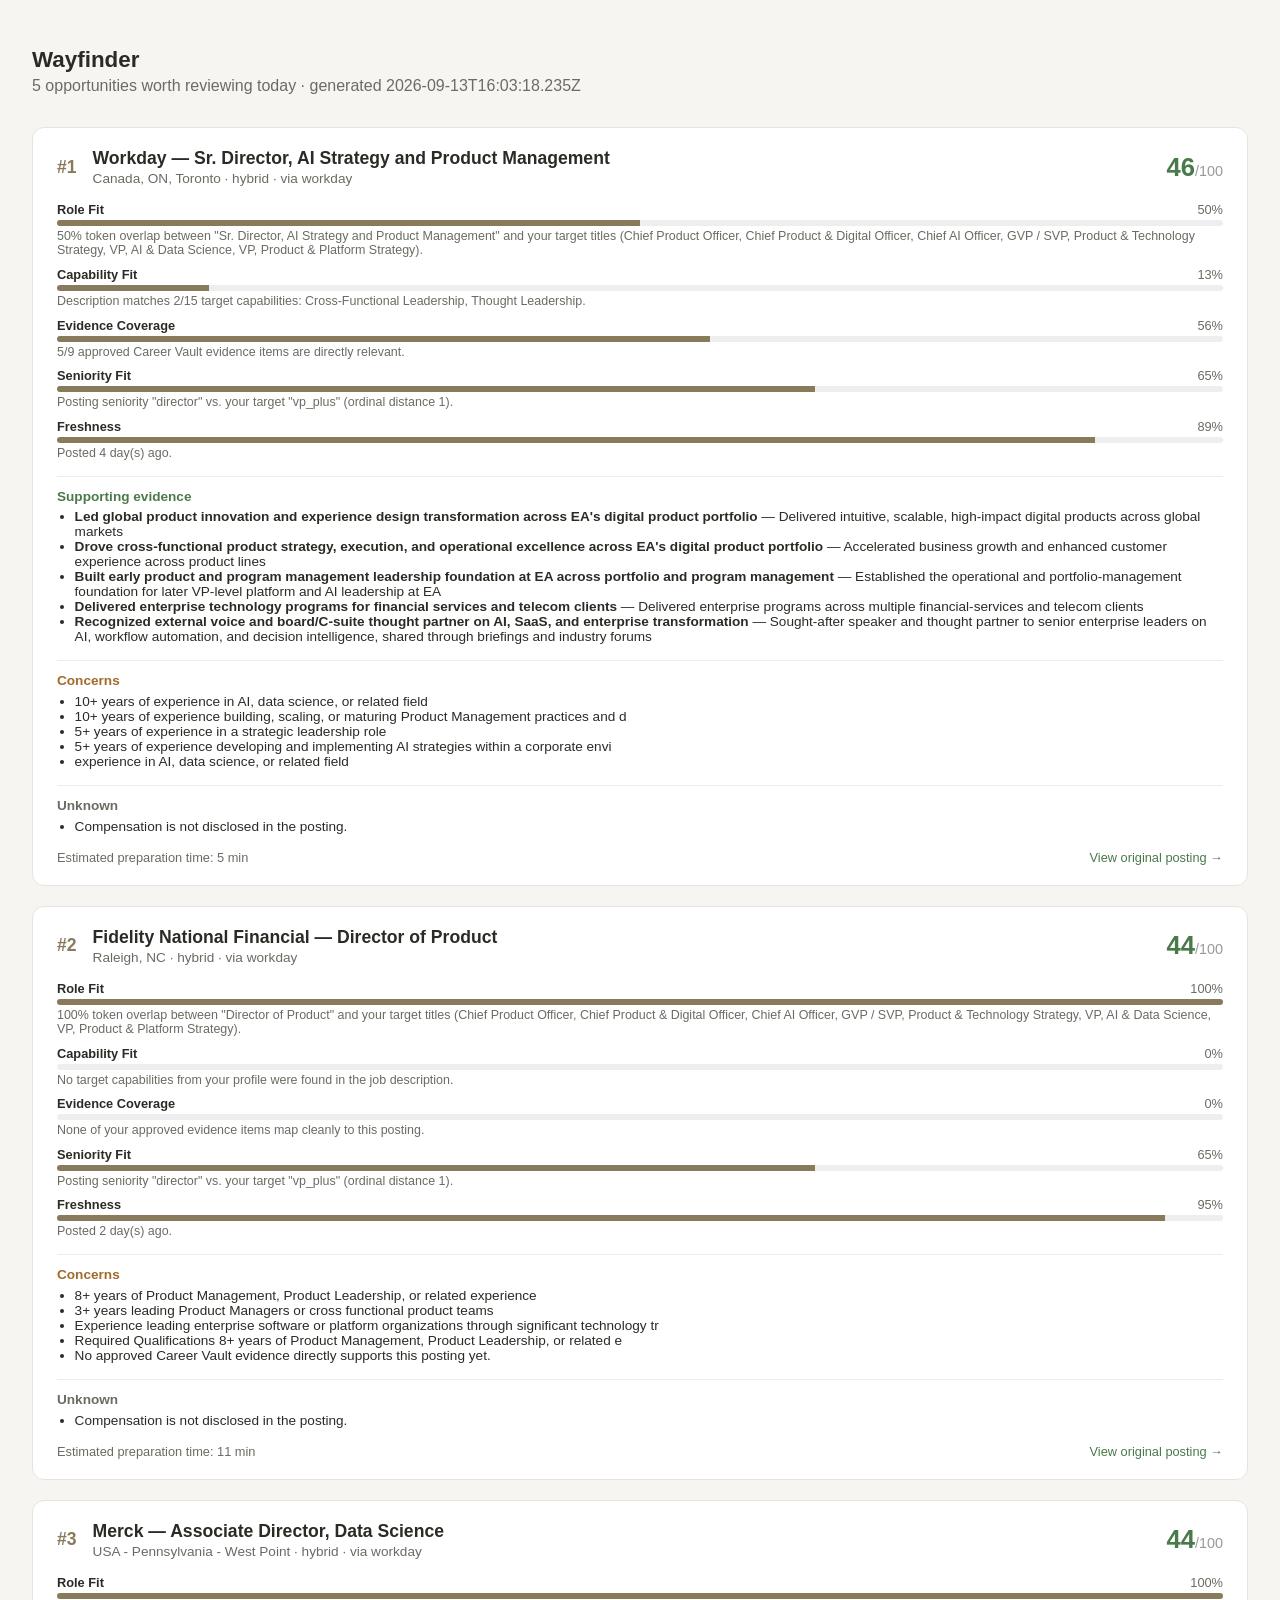
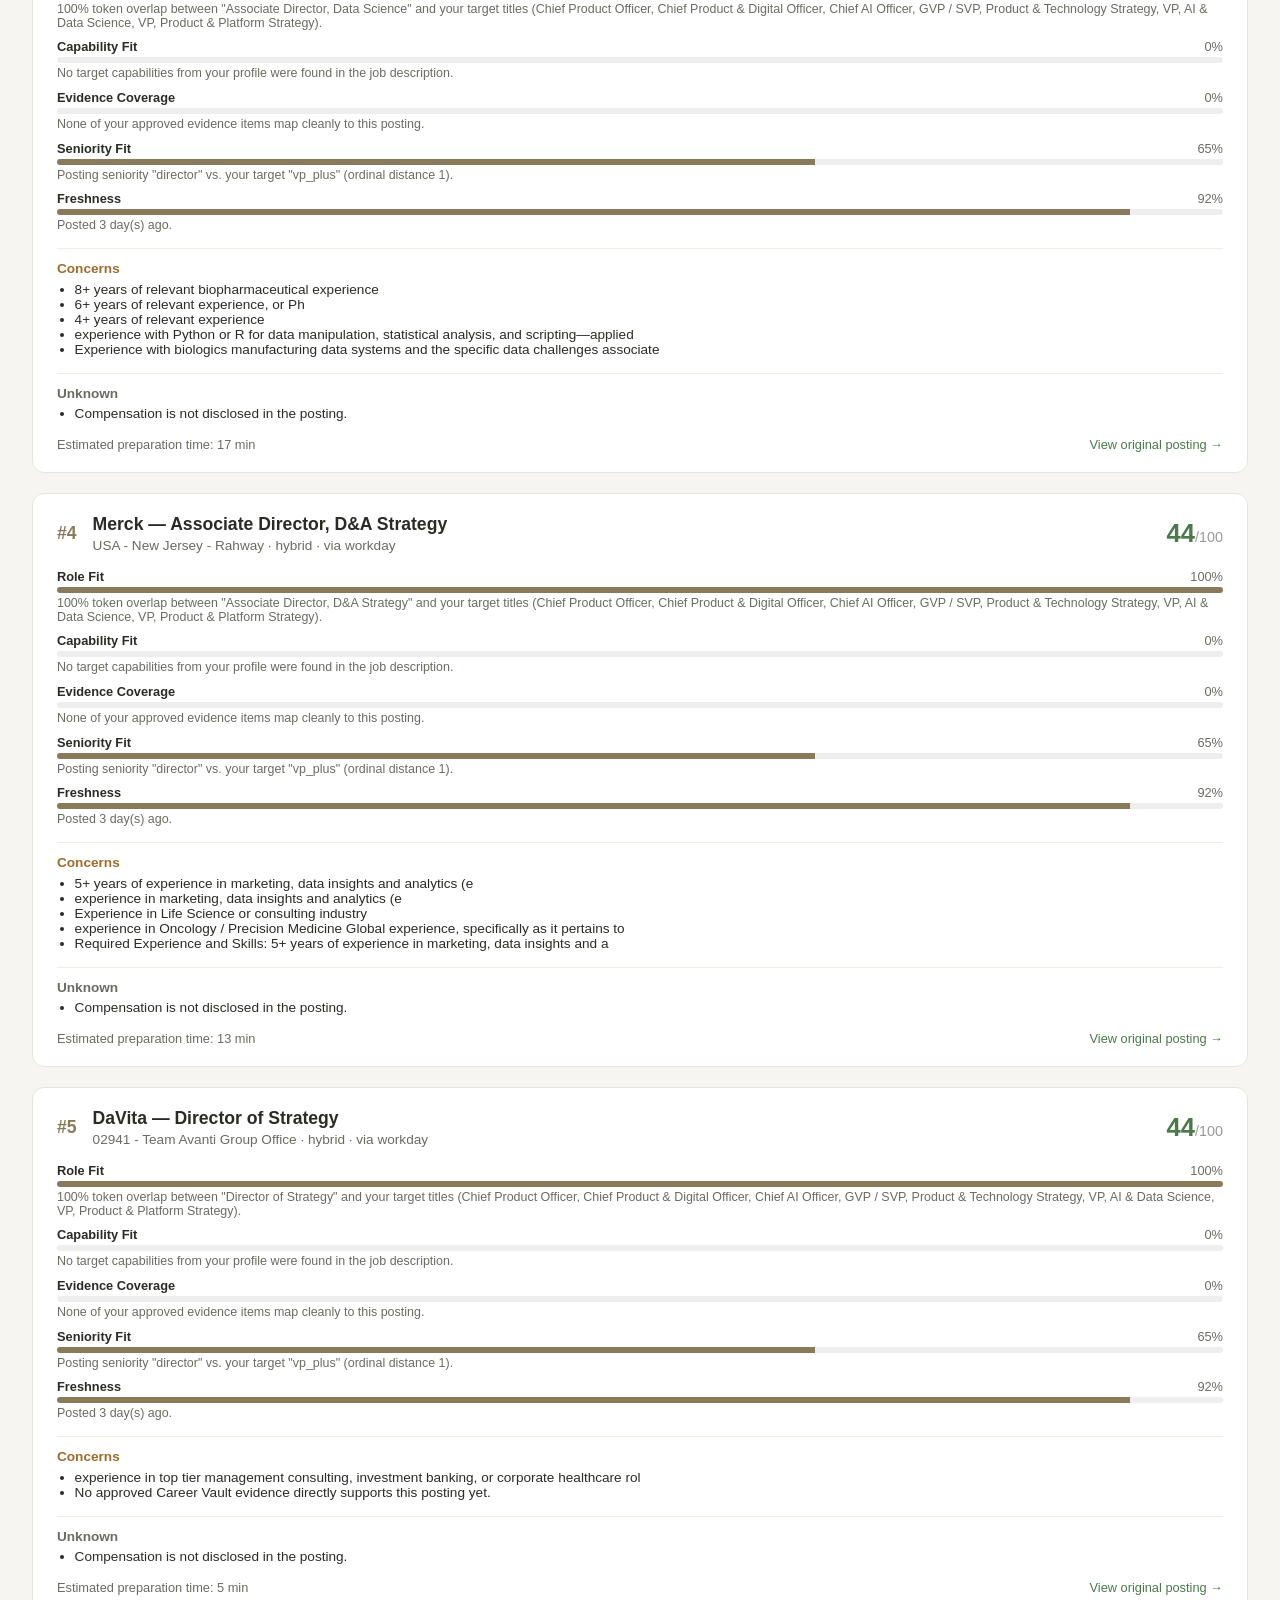
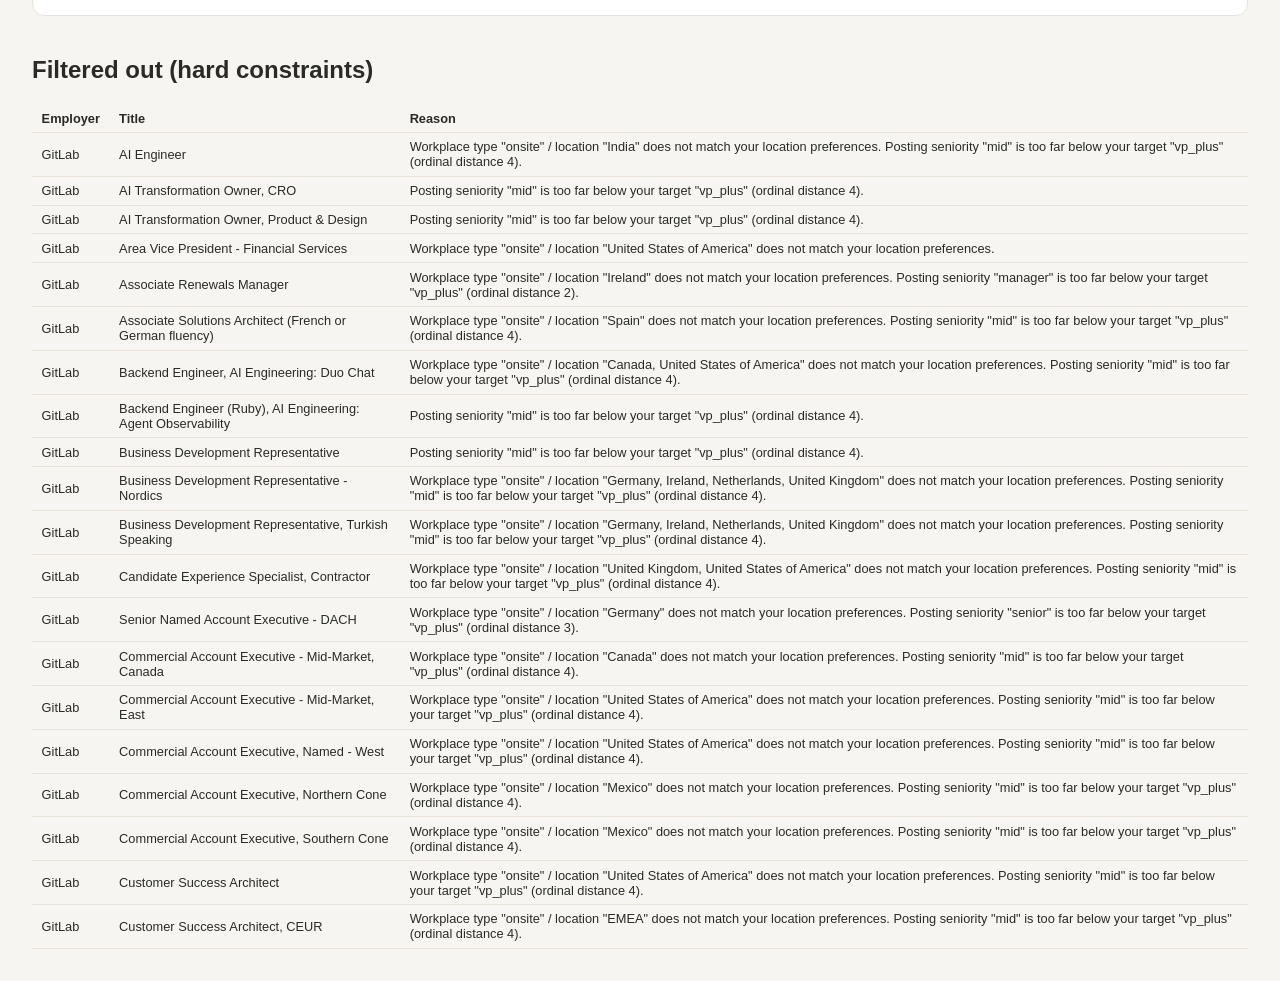
==== commit ea83a844: "Update site [skip ci]" ====
--- a/digest/index.html
+++ b/digest/index.html
@@ -34,22 +34,66 @@
 </head>
 <body>
   <h1>Wayfinder</h1>
-  <p class="subtitle">5 opportunities worth reviewing today · generated 2026-09-12T15:25:25.890Z</p>
+  <p class="subtitle">5 opportunities worth reviewing today · generated 2026-09-13T16:03:18.235Z</p>
   
       <article class="card">
         <header>
           <span class="rank">#1</span>
           <div>
-            <h2>Merck — Associate Director, Data Science</h2>
-            <p class="meta">USA - Pennsylvania - West Point · hybrid · via workday</p>
-          </div>
-          <div class="score">44<span>/100</span></div>
-        </header>
-        <div class="dimensions">
-          <div class="dim">
-                <div class="dim-label">Role Fit <span>100%</span></div>
-                <div class="dim-bar"><div class="dim-fill" style="width:100%"></div></div>
-                <p class="dim-explain">100% token overlap between &quot;Associate Director, Data Science&quot; and your target titles (Chief Product Officer, Chief Product &amp; Digital Officer, Chief AI Officer, GVP / SVP, Product &amp; Technology Strategy, VP, AI &amp; Data Science, VP, Product &amp; Platform Strategy).</p>
+            <h2>Workday — Sr. Director, AI Strategy and Product Management</h2>
+            <p class="meta">Canada, ON, Toronto · hybrid · via workday</p>
+          </div>
+          <div class="score">46<span>/100</span></div>
+        </header>
+        <div class="dimensions">
+          <div class="dim">
+                <div class="dim-label">Role Fit <span>50%</span></div>
+                <div class="dim-bar"><div class="dim-fill" style="width:50%"></div></div>
+                <p class="dim-explain">50% token overlap between &quot;Sr. Director, AI Strategy and Product Management&quot; and your target titles (Chief Product Officer, Chief Product &amp; Digital Officer, Chief AI Officer, GVP / SVP, Product &amp; Technology Strategy, VP, AI &amp; Data Science, VP, Product &amp; Platform Strategy).</p>
+              </div><div class="dim">
+                <div class="dim-label">Capability Fit <span>13%</span></div>
+                <div class="dim-bar"><div class="dim-fill" style="width:13%"></div></div>
+                <p class="dim-explain">Description matches 2/15 target capabilities: Cross-Functional Leadership, Thought Leadership.</p>
+              </div><div class="dim">
+                <div class="dim-label">Evidence Coverage <span>56%</span></div>
+                <div class="dim-bar"><div class="dim-fill" style="width:56%"></div></div>
+                <p class="dim-explain">5/9 approved Career Vault evidence items are directly relevant.</p>
+              </div><div class="dim">
+                <div class="dim-label">Seniority Fit <span>65%</span></div>
+                <div class="dim-bar"><div class="dim-fill" style="width:65%"></div></div>
+                <p class="dim-explain">Posting seniority &quot;director&quot; vs. your target &quot;vp_plus&quot; (ordinal distance 1).</p>
+              </div><div class="dim">
+                <div class="dim-label">Freshness <span>89%</span></div>
+                <div class="dim-bar"><div class="dim-fill" style="width:89%"></div></div>
+                <p class="dim-explain">Posted 4 day(s) ago.</p>
+              </div>
+        </div>
+        <div class="evidence">
+                <h3>Supporting evidence</h3>
+                <ul><li><strong>Led global product innovation and experience design transformation across EA's digital product portfolio</strong> — Delivered intuitive, scalable, high-impact digital products across global markets</li><li><strong>Drove cross-functional product strategy, execution, and operational excellence across EA's digital product portfolio</strong> — Accelerated business growth and enhanced customer experience across product lines</li><li><strong>Built early product and program management leadership foundation at EA across portfolio and program management</strong> — Established the operational and portfolio-management foundation for later VP-level platform and AI leadership at EA</li><li><strong>Delivered enterprise technology programs for financial services and telecom clients</strong> — Delivered enterprise programs across multiple financial-services and telecom clients</li><li><strong>Recognized external voice and board/C-suite thought partner on AI, SaaS, and enterprise transformation</strong> — Sought-after speaker and thought partner to senior enterprise leaders on AI, workflow automation, and decision intelligence, shared through briefings and industry forums</li></ul>
+              </div>
+        <div class="concerns"><h3>Concerns</h3><ul><li>10+ years of experience in AI, data science, or related field</li><li>10+ years of experience building, scaling, or maturing Product Management practices and d</li><li>5+ years of experience in a strategic leadership role</li><li>5+ years of experience developing and implementing AI strategies within a corporate envi</li><li>experience in AI, data science, or related field</li></ul></div>
+        <div class="unknowns"><h3>Unknown</h3><ul><li>Compensation is not disclosed in the posting.</li></ul></div>
+        <footer>
+          <span>Estimated preparation time: 5 min</span>
+          <a href="https://workday.wd5.myworkdayjobs.com/Workday/job/Canada-ON-Toronto/Sr-Director--AI-Strategy-and-Product-Management_JR-0109095" target="_blank" rel="noopener">View original posting →</a>
+        </footer>
+      </article>
+
+      <article class="card">
+        <header>
+          <span class="rank">#2</span>
+          <div>
+            <h2>Fidelity National Financial — Director of Product</h2>
+            <p class="meta">Raleigh, NC · hybrid · via workday</p>
+          </div>
+          <div class="score">44<span>/100</span></div>
+        </header>
+        <div class="dimensions">
+          <div class="dim">
+                <div class="dim-label">Role Fit <span>100%</span></div>
+                <div class="dim-bar"><div class="dim-fill" style="width:100%"></div></div>
+                <p class="dim-explain">100% token overlap between &quot;Director of Product&quot; and your target titles (Chief Product Officer, Chief Product &amp; Digital Officer, Chief AI Officer, GVP / SVP, Product &amp; Technology Strategy, VP, AI &amp; Data Science, VP, Product &amp; Platform Strategy).</p>
               </div><div class="dim">
                 <div class="dim-label">Capability Fit <span>0%</span></div>
                 <div class="dim-bar"><div class="dim-fill" style="width:0%"></div></div>
@@ -69,6 +113,47 @@
               </div>
         </div>
         
+        <div class="concerns"><h3>Concerns</h3><ul><li>8+ years of Product Management, Product Leadership, or related experience</li><li>3+ years leading Product Managers or cross functional product teams</li><li>Experience leading enterprise software or platform organizations through significant technology tr</li><li>Required Qualifications 8+ years of Product Management, Product Leadership, or related e</li><li>No approved Career Vault evidence directly supports this posting yet.</li></ul></div>
+        <div class="unknowns"><h3>Unknown</h3><ul><li>Compensation is not disclosed in the posting.</li></ul></div>
+        <footer>
+          <span>Estimated preparation time: 11 min</span>
+          <a href="https://fntg.wd5.myworkdayjobs.com/FNF-Careers/job/Raleigh-NC/Director-of-Product_26-109-1" target="_blank" rel="noopener">View original posting →</a>
+        </footer>
+      </article>
+
+      <article class="card">
+        <header>
+          <span class="rank">#3</span>
+          <div>
+            <h2>Merck — Associate Director, Data Science</h2>
+            <p class="meta">USA - Pennsylvania - West Point · hybrid · via workday</p>
+          </div>
+          <div class="score">44<span>/100</span></div>
+        </header>
+        <div class="dimensions">
+          <div class="dim">
+                <div class="dim-label">Role Fit <span>100%</span></div>
+                <div class="dim-bar"><div class="dim-fill" style="width:100%"></div></div>
+                <p class="dim-explain">100% token overlap between &quot;Associate Director, Data Science&quot; and your target titles (Chief Product Officer, Chief Product &amp; Digital Officer, Chief AI Officer, GVP / SVP, Product &amp; Technology Strategy, VP, AI &amp; Data Science, VP, Product &amp; Platform Strategy).</p>
+              </div><div class="dim">
+                <div class="dim-label">Capability Fit <span>0%</span></div>
+                <div class="dim-bar"><div class="dim-fill" style="width:0%"></div></div>
+                <p class="dim-explain">No target capabilities from your profile were found in the job description.</p>
+              </div><div class="dim">
+                <div class="dim-label">Evidence Coverage <span>0%</span></div>
+                <div class="dim-bar"><div class="dim-fill" style="width:0%"></div></div>
+                <p class="dim-explain">None of your approved evidence items map cleanly to this posting.</p>
+              </div><div class="dim">
+                <div class="dim-label">Seniority Fit <span>65%</span></div>
+                <div class="dim-bar"><div class="dim-fill" style="width:65%"></div></div>
+                <p class="dim-explain">Posting seniority &quot;director&quot; vs. your target &quot;vp_plus&quot; (ordinal distance 1).</p>
+              </div><div class="dim">
+                <div class="dim-label">Freshness <span>92%</span></div>
+                <div class="dim-bar"><div class="dim-fill" style="width:92%"></div></div>
+                <p class="dim-explain">Posted 3 day(s) ago.</p>
+              </div>
+        </div>
+        
         <div class="concerns"><h3>Concerns</h3><ul><li>8+ years of relevant biopharmaceutical experience</li><li>6+ years of relevant experience, or Ph</li><li>4+ years of relevant experience</li><li>experience with Python or R for data manipulation, statistical analysis, and scripting—applied</li><li>Experience with biologics manufacturing data systems and the specific data challenges associate</li></ul></div>
         <div class="unknowns"><h3>Unknown</h3><ul><li>Compensation is not disclosed in the posting.</li></ul></div>
         <footer>
@@ -79,7 +164,7 @@
 
       <article class="card">
         <header>
-          <span class="rank">#2</span>
+          <span class="rank">#4</span>
           <div>
             <h2>Merck — Associate Director, D&amp;A Strategy</h2>
             <p class="meta">USA - New Jersey - Rahway · hybrid · via workday</p>
@@ -104,9 +189,9 @@
                 <div class="dim-bar"><div class="dim-fill" style="width:65%"></div></div>
                 <p class="dim-explain">Posting seniority &quot;director&quot; vs. your target &quot;vp_plus&quot; (ordinal distance 1).</p>
               </div><div class="dim">
-                <div class="dim-label">Freshness <span>95%</span></div>
-                <div class="dim-bar"><div class="dim-fill" style="width:95%"></div></div>
-                <p class="dim-explain">Posted 2 day(s) ago.</p>
+                <div class="dim-label">Freshness <span>92%</span></div>
+                <div class="dim-bar"><div class="dim-fill" style="width:92%"></div></div>
+                <p class="dim-explain">Posted 3 day(s) ago.</p>
               </div>
         </div>
         
@@ -120,7 +205,7 @@
 
       <article class="card">
         <header>
-          <span class="rank">#3</span>
+          <span class="rank">#5</span>
           <div>
             <h2>DaVita — Director of Strategy</h2>
             <p class="meta">02941 - Team Avanti Group Office · hybrid · via workday</p>
@@ -145,9 +230,9 @@
                 <div class="dim-bar"><div class="dim-fill" style="width:65%"></div></div>
                 <p class="dim-explain">Posting seniority &quot;director&quot; vs. your target &quot;vp_plus&quot; (ordinal distance 1).</p>
               </div><div class="dim">
-                <div class="dim-label">Freshness <span>95%</span></div>
-                <div class="dim-bar"><div class="dim-fill" style="width:95%"></div></div>
-                <p class="dim-explain">Posted 2 day(s) ago.</p>
+                <div class="dim-label">Freshness <span>92%</span></div>
+                <div class="dim-bar"><div class="dim-fill" style="width:92%"></div></div>
+                <p class="dim-explain">Posted 3 day(s) ago.</p>
               </div>
         </div>
         
@@ -156,94 +241,6 @@
         <footer>
           <span>Estimated preparation time: 5 min</span>
           <a href="https://davita.wd1.myworkdayjobs.com/DKC_External/job/02941---Team-Avanti-Group-Office/Strategy-Director_R0476256" target="_blank" rel="noopener">View original posting →</a>
-        </footer>
-      </article>
-
-      <article class="card">
-        <header>
-          <span class="rank">#4</span>
-          <div>
-            <h2>Thermo Fisher Scientific — VP, Medical Science &amp; Strategy - Rare Disease</h2>
-            <p class="meta">Remote, North Carolina, USA · remote · via workday</p>
-          </div>
-          <div class="score">39<span>/100</span></div>
-        </header>
-        <div class="dimensions">
-          <div class="dim">
-                <div class="dim-label">Role Fit <span>40%</span></div>
-                <div class="dim-bar"><div class="dim-fill" style="width:40%"></div></div>
-                <p class="dim-explain">40% token overlap between &quot;VP, Medical Science &amp; Strategy - Rare Disease&quot; and your target titles (Chief Product Officer, Chief Product &amp; Digital Officer, Chief AI Officer, GVP / SVP, Product &amp; Technology Strategy, VP, AI &amp; Data Science, VP, Product &amp; Platform Strategy).</p>
-              </div><div class="dim">
-                <div class="dim-label">Capability Fit <span>7%</span></div>
-                <div class="dim-bar"><div class="dim-fill" style="width:7%"></div></div>
-                <p class="dim-explain">Description matches 1/15 target capabilities: Thought Leadership.</p>
-              </div><div class="dim">
-                <div class="dim-label">Evidence Coverage <span>11%</span></div>
-                <div class="dim-bar"><div class="dim-fill" style="width:11%"></div></div>
-                <p class="dim-explain">1/9 approved Career Vault evidence items are directly relevant.</p>
-              </div><div class="dim">
-                <div class="dim-label">Seniority Fit <span>100%</span></div>
-                <div class="dim-bar"><div class="dim-fill" style="width:100%"></div></div>
-                <p class="dim-explain">Posting seniority &quot;vp_plus&quot; vs. your target &quot;vp_plus&quot; (ordinal distance 0).</p>
-              </div><div class="dim">
-                <div class="dim-label">Freshness <span>95%</span></div>
-                <div class="dim-bar"><div class="dim-fill" style="width:95%"></div></div>
-                <p class="dim-explain">Posted 2 day(s) ago.</p>
-              </div>
-        </div>
-        <div class="evidence">
-                <h3>Supporting evidence</h3>
-                <ul><li><strong>Recognized external voice and board/C-suite thought partner on AI, SaaS, and enterprise transformation</strong> — Sought-after speaker and thought partner to senior enterprise leaders on AI, workflow automation, and decision intelligence, shared through briefings and industry forums</li></ul>
-              </div>
-        <div class="concerns"><h3>Concerns</h3><ul><li>10+ years of experience in the pharmaceutical industry leading Rare Disease clinical deve</li><li>experience in the pharmaceutical industry leading Rare Disease clinical development programs,</li><li>required to be extensive and ensure recognition as peer of their Pharmaceutical/ Biotech</li><li>required</li><li>required; board certification preferred</li></ul></div>
-        <div class="unknowns"><h3>Unknown</h3><ul><li>Compensation is not disclosed in the posting.</li></ul></div>
-        <footer>
-          <span>Estimated preparation time: 13 min</span>
-          <a href="https://thermofisher.wd5.myworkdayjobs.com/ThermoFisherCareers/job/Remote-North-Carolina-USA/VP--Medical-Science---Strategy---Rare-Disease_R-01365425" target="_blank" rel="noopener">View original posting →</a>
-        </footer>
-      </article>
-
-      <article class="card">
-        <header>
-          <span class="rank">#5</span>
-          <div>
-            <h2>Thermo Fisher Scientific — VP, Medical Science &amp; Strategy - Ophthalmology (Remote)</h2>
-            <p class="meta">Remote, North Carolina, USA · remote · via workday</p>
-          </div>
-          <div class="score">39<span>/100</span></div>
-        </header>
-        <div class="dimensions">
-          <div class="dim">
-                <div class="dim-label">Role Fit <span>40%</span></div>
-                <div class="dim-bar"><div class="dim-fill" style="width:40%"></div></div>
-                <p class="dim-explain">40% token overlap between &quot;VP, Medical Science &amp; Strategy - Ophthalmology (Remote)&quot; and your target titles (Chief Product Officer, Chief Product &amp; Digital Officer, Chief AI Officer, GVP / SVP, Product &amp; Technology Strategy, VP, AI &amp; Data Science, VP, Product &amp; Platform Strategy).</p>
-              </div><div class="dim">
-                <div class="dim-label">Capability Fit <span>7%</span></div>
-                <div class="dim-bar"><div class="dim-fill" style="width:7%"></div></div>
-                <p class="dim-explain">Description matches 1/15 target capabilities: Thought Leadership.</p>
-              </div><div class="dim">
-                <div class="dim-label">Evidence Coverage <span>11%</span></div>
-                <div class="dim-bar"><div class="dim-fill" style="width:11%"></div></div>
-                <p class="dim-explain">1/9 approved Career Vault evidence items are directly relevant.</p>
-              </div><div class="dim">
-                <div class="dim-label">Seniority Fit <span>100%</span></div>
-                <div class="dim-bar"><div class="dim-fill" style="width:100%"></div></div>
-                <p class="dim-explain">Posting seniority &quot;vp_plus&quot; vs. your target &quot;vp_plus&quot; (ordinal distance 0).</p>
-              </div><div class="dim">
-                <div class="dim-label">Freshness <span>95%</span></div>
-                <div class="dim-bar"><div class="dim-fill" style="width:95%"></div></div>
-                <p class="dim-explain">Posted 2 day(s) ago.</p>
-              </div>
-        </div>
-        <div class="evidence">
-                <h3>Supporting evidence</h3>
-                <ul><li><strong>Recognized external voice and board/C-suite thought partner on AI, SaaS, and enterprise transformation</strong> — Sought-after speaker and thought partner to senior enterprise leaders on AI, workflow automation, and decision intelligence, shared through briefings and industry forums</li></ul>
-              </div>
-        <div class="concerns"><h3>Concerns</h3><ul><li>10+ years’ experience in pharmaceutical industry supporting clinical development of at le</li><li>experience in pharmaceutical industry supporting clinical development of at least one asset f</li><li>required to be extensive and ensure recognition as peer of their Pharmaceutical/ Biotech</li><li>required</li></ul></div>
-        <div class="unknowns"><h3>Unknown</h3><ul><li>Compensation is not disclosed in the posting.</li></ul></div>
-        <footer>
-          <span>Estimated preparation time: 19 min</span>
-          <a href="https://thermofisher.wd5.myworkdayjobs.com/ThermoFisherCareers/job/Remote-North-Carolina-USA/VP--Medical-Science---Strategy---Ophthalmology--Remote-_R-01357459" target="_blank" rel="noopener">View original posting →</a>
         </footer>
       </article>
   <div class="blocked-section">
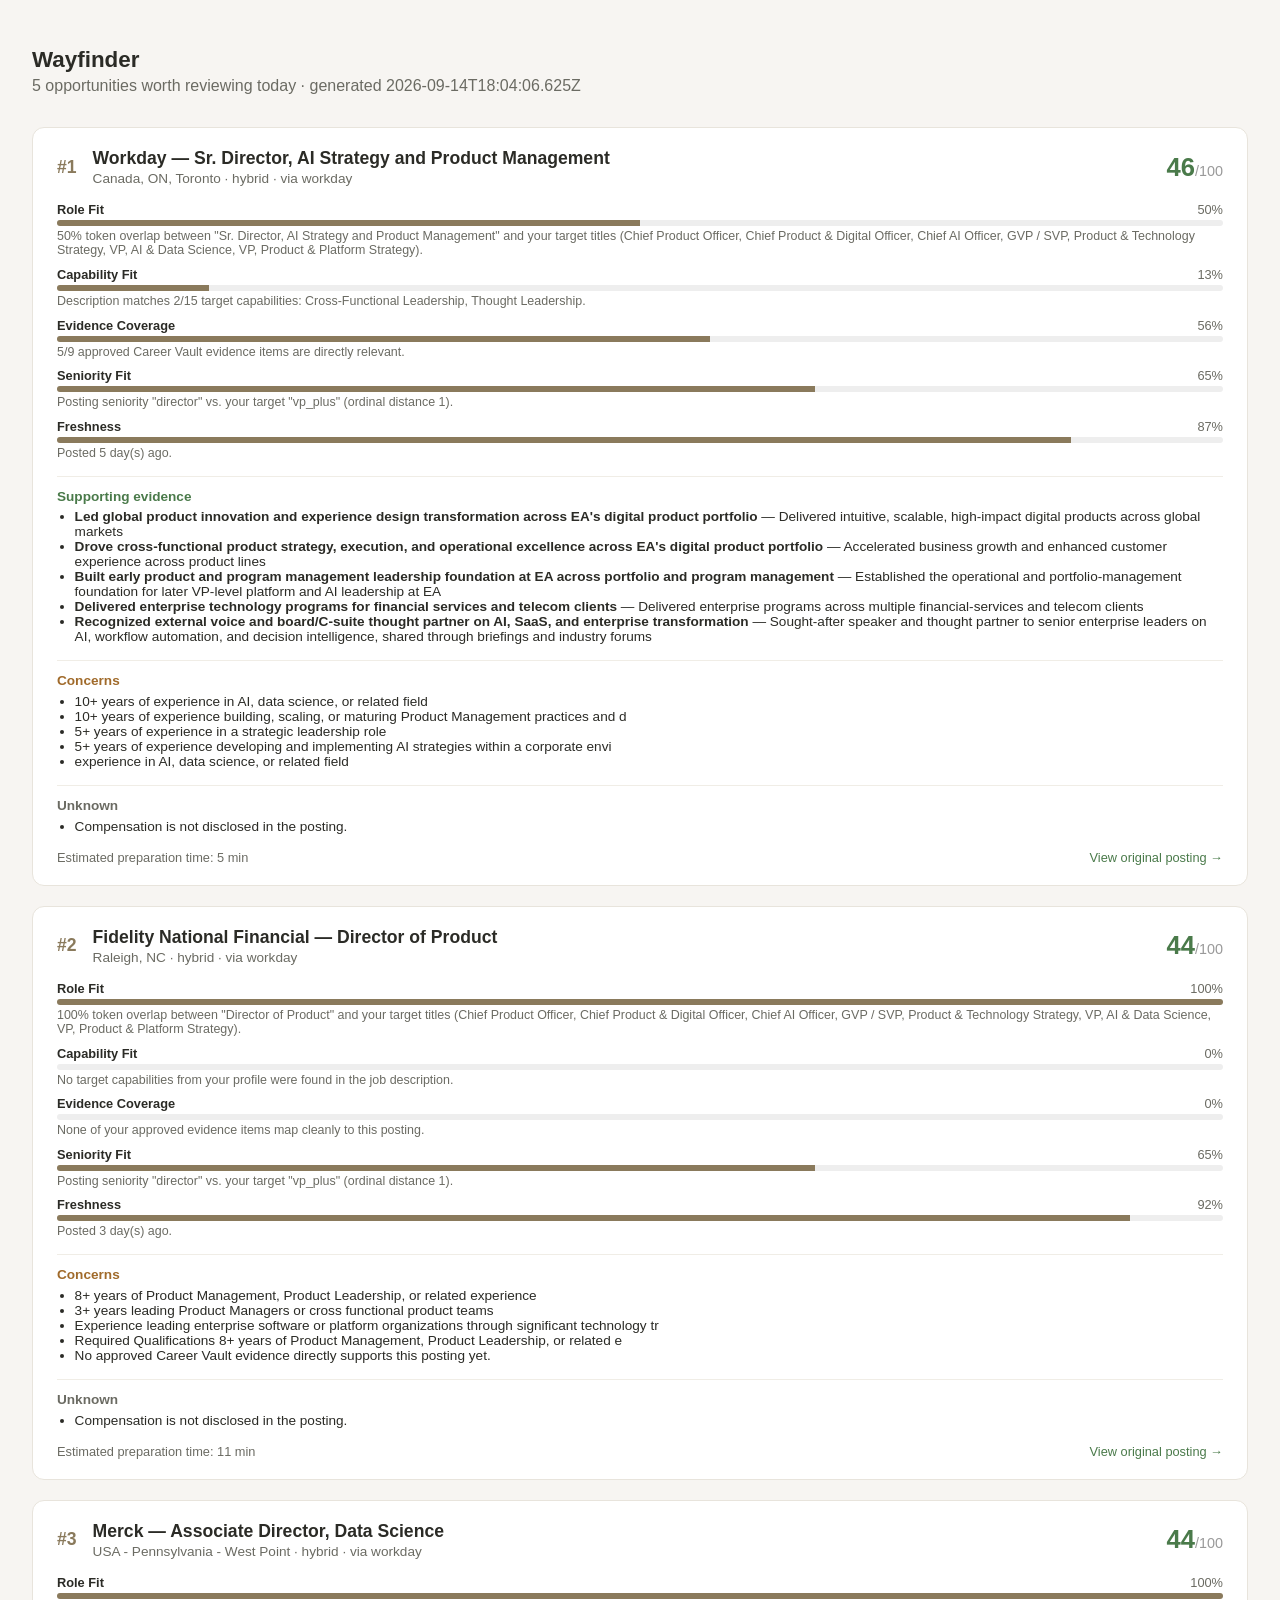
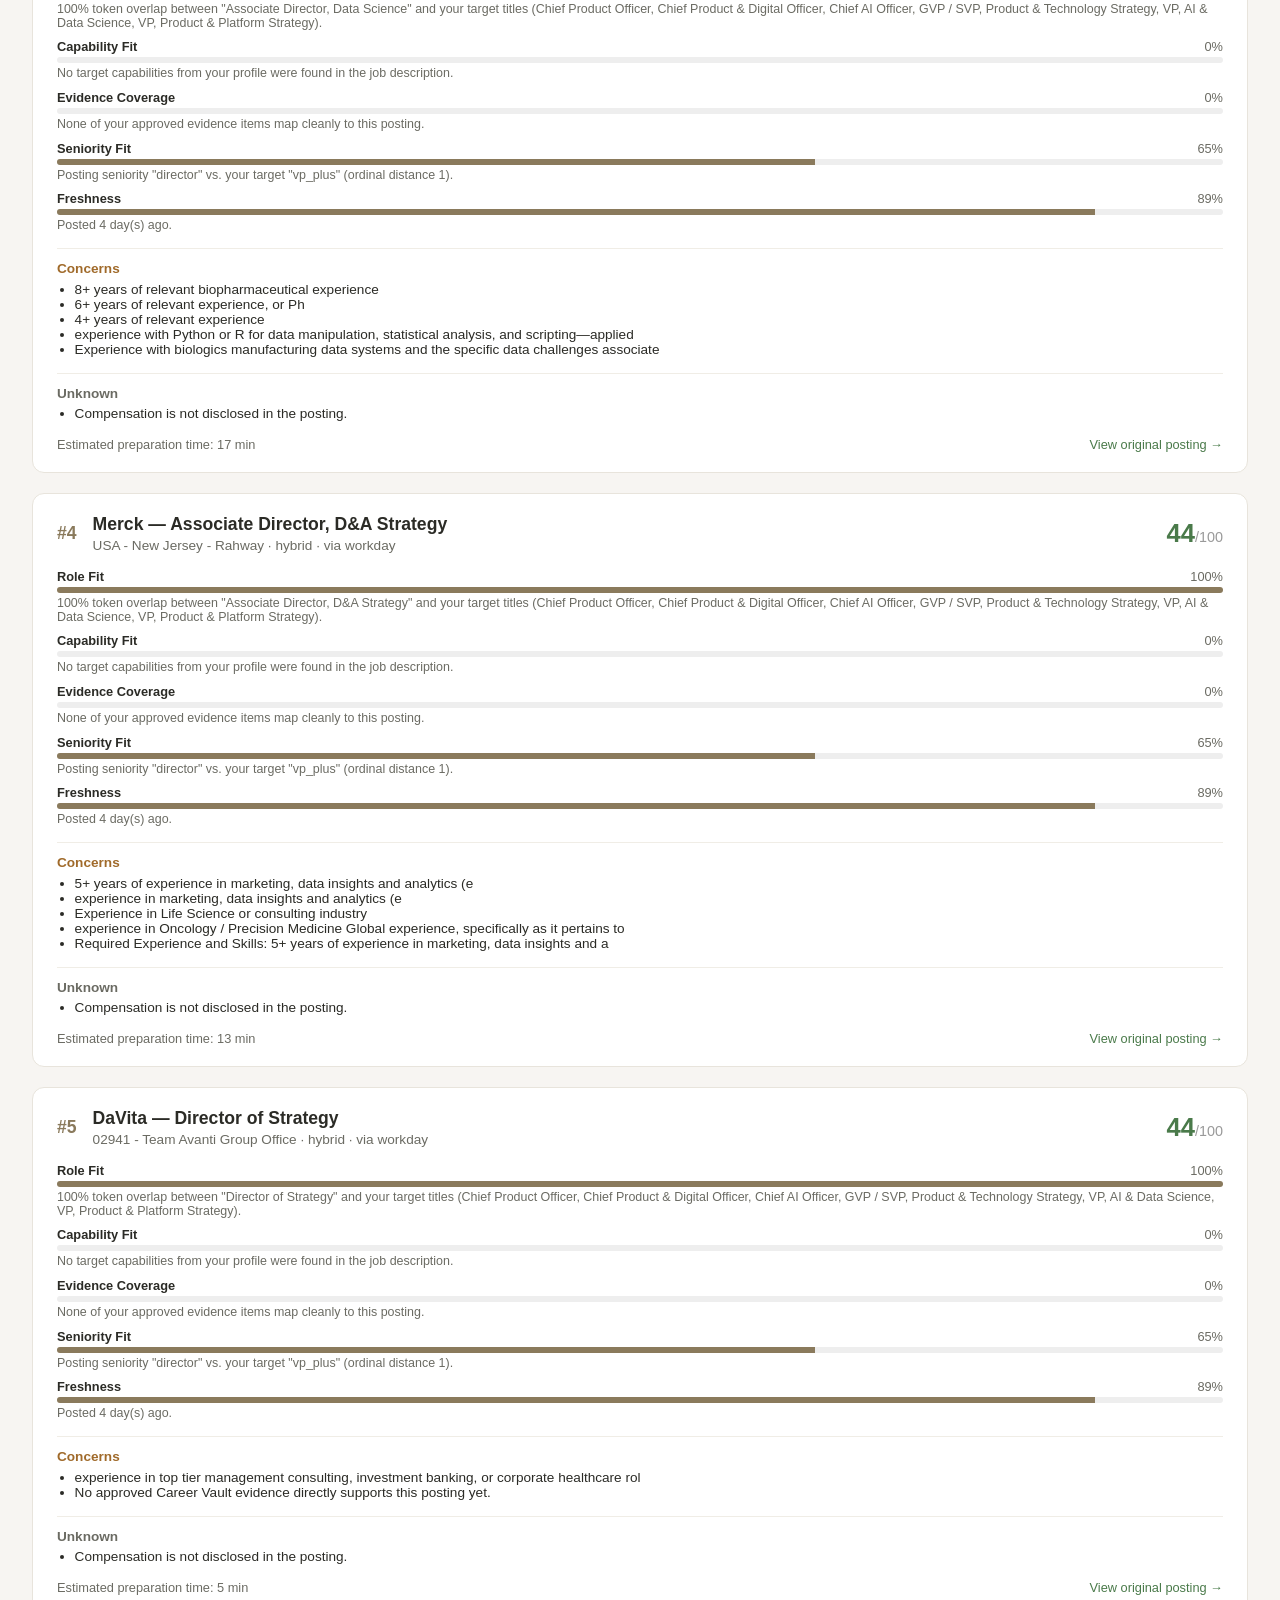
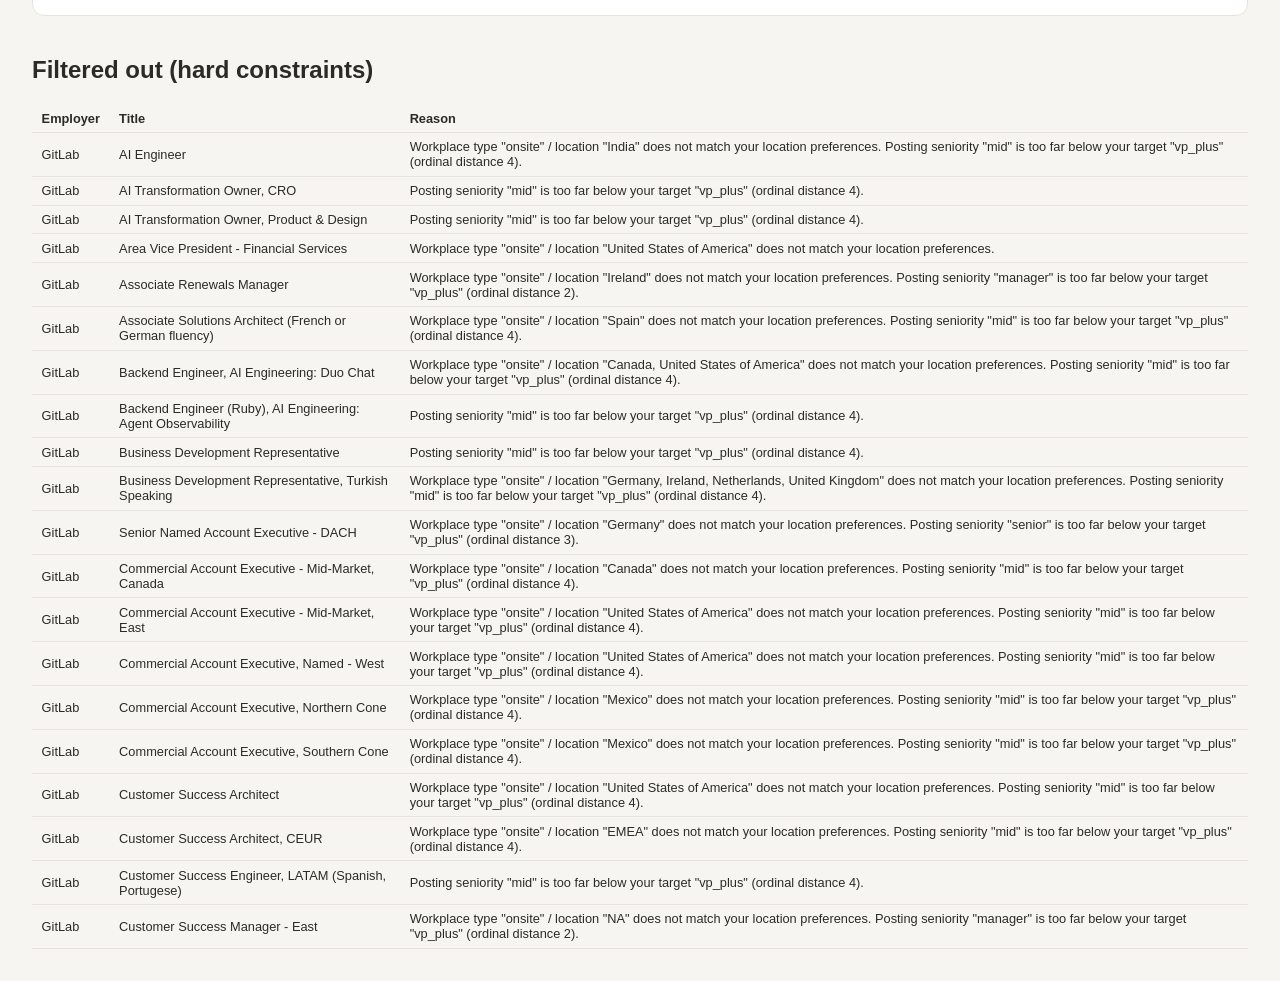
==== commit 6c7bb480: "Update site [skip ci]" ====
--- a/digest/index.html
+++ b/digest/index.html
@@ -34,7 +34,7 @@
 </head>
 <body>
   <h1>Wayfinder</h1>
-  <p class="subtitle">5 opportunities worth reviewing today · generated 2026-09-13T16:03:18.235Z</p>
+  <p class="subtitle">5 opportunities worth reviewing today · generated 2026-09-14T18:04:06.625Z</p>
   
       <article class="card">
         <header>
@@ -63,96 +63,96 @@
                 <div class="dim-bar"><div class="dim-fill" style="width:65%"></div></div>
                 <p class="dim-explain">Posting seniority &quot;director&quot; vs. your target &quot;vp_plus&quot; (ordinal distance 1).</p>
               </div><div class="dim">
+                <div class="dim-label">Freshness <span>87%</span></div>
+                <div class="dim-bar"><div class="dim-fill" style="width:87%"></div></div>
+                <p class="dim-explain">Posted 5 day(s) ago.</p>
+              </div>
+        </div>
+        <div class="evidence">
+                <h3>Supporting evidence</h3>
+                <ul><li><strong>Led global product innovation and experience design transformation across EA's digital product portfolio</strong> — Delivered intuitive, scalable, high-impact digital products across global markets</li><li><strong>Drove cross-functional product strategy, execution, and operational excellence across EA's digital product portfolio</strong> — Accelerated business growth and enhanced customer experience across product lines</li><li><strong>Built early product and program management leadership foundation at EA across portfolio and program management</strong> — Established the operational and portfolio-management foundation for later VP-level platform and AI leadership at EA</li><li><strong>Delivered enterprise technology programs for financial services and telecom clients</strong> — Delivered enterprise programs across multiple financial-services and telecom clients</li><li><strong>Recognized external voice and board/C-suite thought partner on AI, SaaS, and enterprise transformation</strong> — Sought-after speaker and thought partner to senior enterprise leaders on AI, workflow automation, and decision intelligence, shared through briefings and industry forums</li></ul>
+              </div>
+        <div class="concerns"><h3>Concerns</h3><ul><li>10+ years of experience in AI, data science, or related field</li><li>10+ years of experience building, scaling, or maturing Product Management practices and d</li><li>5+ years of experience in a strategic leadership role</li><li>5+ years of experience developing and implementing AI strategies within a corporate envi</li><li>experience in AI, data science, or related field</li></ul></div>
+        <div class="unknowns"><h3>Unknown</h3><ul><li>Compensation is not disclosed in the posting.</li></ul></div>
+        <footer>
+          <span>Estimated preparation time: 5 min</span>
+          <a href="https://workday.wd5.myworkdayjobs.com/Workday/job/Canada-ON-Toronto/Sr-Director--AI-Strategy-and-Product-Management_JR-0109095" target="_blank" rel="noopener">View original posting →</a>
+        </footer>
+      </article>
+
+      <article class="card">
+        <header>
+          <span class="rank">#2</span>
+          <div>
+            <h2>Fidelity National Financial — Director of Product</h2>
+            <p class="meta">Raleigh, NC · hybrid · via workday</p>
+          </div>
+          <div class="score">44<span>/100</span></div>
+        </header>
+        <div class="dimensions">
+          <div class="dim">
+                <div class="dim-label">Role Fit <span>100%</span></div>
+                <div class="dim-bar"><div class="dim-fill" style="width:100%"></div></div>
+                <p class="dim-explain">100% token overlap between &quot;Director of Product&quot; and your target titles (Chief Product Officer, Chief Product &amp; Digital Officer, Chief AI Officer, GVP / SVP, Product &amp; Technology Strategy, VP, AI &amp; Data Science, VP, Product &amp; Platform Strategy).</p>
+              </div><div class="dim">
+                <div class="dim-label">Capability Fit <span>0%</span></div>
+                <div class="dim-bar"><div class="dim-fill" style="width:0%"></div></div>
+                <p class="dim-explain">No target capabilities from your profile were found in the job description.</p>
+              </div><div class="dim">
+                <div class="dim-label">Evidence Coverage <span>0%</span></div>
+                <div class="dim-bar"><div class="dim-fill" style="width:0%"></div></div>
+                <p class="dim-explain">None of your approved evidence items map cleanly to this posting.</p>
+              </div><div class="dim">
+                <div class="dim-label">Seniority Fit <span>65%</span></div>
+                <div class="dim-bar"><div class="dim-fill" style="width:65%"></div></div>
+                <p class="dim-explain">Posting seniority &quot;director&quot; vs. your target &quot;vp_plus&quot; (ordinal distance 1).</p>
+              </div><div class="dim">
+                <div class="dim-label">Freshness <span>92%</span></div>
+                <div class="dim-bar"><div class="dim-fill" style="width:92%"></div></div>
+                <p class="dim-explain">Posted 3 day(s) ago.</p>
+              </div>
+        </div>
+        
+        <div class="concerns"><h3>Concerns</h3><ul><li>8+ years of Product Management, Product Leadership, or related experience</li><li>3+ years leading Product Managers or cross functional product teams</li><li>Experience leading enterprise software or platform organizations through significant technology tr</li><li>Required Qualifications 8+ years of Product Management, Product Leadership, or related e</li><li>No approved Career Vault evidence directly supports this posting yet.</li></ul></div>
+        <div class="unknowns"><h3>Unknown</h3><ul><li>Compensation is not disclosed in the posting.</li></ul></div>
+        <footer>
+          <span>Estimated preparation time: 11 min</span>
+          <a href="https://fntg.wd5.myworkdayjobs.com/FNF-Careers/job/Raleigh-NC/Director-of-Product_26-109-1" target="_blank" rel="noopener">View original posting →</a>
+        </footer>
+      </article>
+
+      <article class="card">
+        <header>
+          <span class="rank">#3</span>
+          <div>
+            <h2>Merck — Associate Director, Data Science</h2>
+            <p class="meta">USA - Pennsylvania - West Point · hybrid · via workday</p>
+          </div>
+          <div class="score">44<span>/100</span></div>
+        </header>
+        <div class="dimensions">
+          <div class="dim">
+                <div class="dim-label">Role Fit <span>100%</span></div>
+                <div class="dim-bar"><div class="dim-fill" style="width:100%"></div></div>
+                <p class="dim-explain">100% token overlap between &quot;Associate Director, Data Science&quot; and your target titles (Chief Product Officer, Chief Product &amp; Digital Officer, Chief AI Officer, GVP / SVP, Product &amp; Technology Strategy, VP, AI &amp; Data Science, VP, Product &amp; Platform Strategy).</p>
+              </div><div class="dim">
+                <div class="dim-label">Capability Fit <span>0%</span></div>
+                <div class="dim-bar"><div class="dim-fill" style="width:0%"></div></div>
+                <p class="dim-explain">No target capabilities from your profile were found in the job description.</p>
+              </div><div class="dim">
+                <div class="dim-label">Evidence Coverage <span>0%</span></div>
+                <div class="dim-bar"><div class="dim-fill" style="width:0%"></div></div>
+                <p class="dim-explain">None of your approved evidence items map cleanly to this posting.</p>
+              </div><div class="dim">
+                <div class="dim-label">Seniority Fit <span>65%</span></div>
+                <div class="dim-bar"><div class="dim-fill" style="width:65%"></div></div>
+                <p class="dim-explain">Posting seniority &quot;director&quot; vs. your target &quot;vp_plus&quot; (ordinal distance 1).</p>
+              </div><div class="dim">
                 <div class="dim-label">Freshness <span>89%</span></div>
                 <div class="dim-bar"><div class="dim-fill" style="width:89%"></div></div>
                 <p class="dim-explain">Posted 4 day(s) ago.</p>
               </div>
         </div>
-        <div class="evidence">
-                <h3>Supporting evidence</h3>
-                <ul><li><strong>Led global product innovation and experience design transformation across EA's digital product portfolio</strong> — Delivered intuitive, scalable, high-impact digital products across global markets</li><li><strong>Drove cross-functional product strategy, execution, and operational excellence across EA's digital product portfolio</strong> — Accelerated business growth and enhanced customer experience across product lines</li><li><strong>Built early product and program management leadership foundation at EA across portfolio and program management</strong> — Established the operational and portfolio-management foundation for later VP-level platform and AI leadership at EA</li><li><strong>Delivered enterprise technology programs for financial services and telecom clients</strong> — Delivered enterprise programs across multiple financial-services and telecom clients</li><li><strong>Recognized external voice and board/C-suite thought partner on AI, SaaS, and enterprise transformation</strong> — Sought-after speaker and thought partner to senior enterprise leaders on AI, workflow automation, and decision intelligence, shared through briefings and industry forums</li></ul>
-              </div>
-        <div class="concerns"><h3>Concerns</h3><ul><li>10+ years of experience in AI, data science, or related field</li><li>10+ years of experience building, scaling, or maturing Product Management practices and d</li><li>5+ years of experience in a strategic leadership role</li><li>5+ years of experience developing and implementing AI strategies within a corporate envi</li><li>experience in AI, data science, or related field</li></ul></div>
-        <div class="unknowns"><h3>Unknown</h3><ul><li>Compensation is not disclosed in the posting.</li></ul></div>
-        <footer>
-          <span>Estimated preparation time: 5 min</span>
-          <a href="https://workday.wd5.myworkdayjobs.com/Workday/job/Canada-ON-Toronto/Sr-Director--AI-Strategy-and-Product-Management_JR-0109095" target="_blank" rel="noopener">View original posting →</a>
-        </footer>
-      </article>
-
-      <article class="card">
-        <header>
-          <span class="rank">#2</span>
-          <div>
-            <h2>Fidelity National Financial — Director of Product</h2>
-            <p class="meta">Raleigh, NC · hybrid · via workday</p>
-          </div>
-          <div class="score">44<span>/100</span></div>
-        </header>
-        <div class="dimensions">
-          <div class="dim">
-                <div class="dim-label">Role Fit <span>100%</span></div>
-                <div class="dim-bar"><div class="dim-fill" style="width:100%"></div></div>
-                <p class="dim-explain">100% token overlap between &quot;Director of Product&quot; and your target titles (Chief Product Officer, Chief Product &amp; Digital Officer, Chief AI Officer, GVP / SVP, Product &amp; Technology Strategy, VP, AI &amp; Data Science, VP, Product &amp; Platform Strategy).</p>
-              </div><div class="dim">
-                <div class="dim-label">Capability Fit <span>0%</span></div>
-                <div class="dim-bar"><div class="dim-fill" style="width:0%"></div></div>
-                <p class="dim-explain">No target capabilities from your profile were found in the job description.</p>
-              </div><div class="dim">
-                <div class="dim-label">Evidence Coverage <span>0%</span></div>
-                <div class="dim-bar"><div class="dim-fill" style="width:0%"></div></div>
-                <p class="dim-explain">None of your approved evidence items map cleanly to this posting.</p>
-              </div><div class="dim">
-                <div class="dim-label">Seniority Fit <span>65%</span></div>
-                <div class="dim-bar"><div class="dim-fill" style="width:65%"></div></div>
-                <p class="dim-explain">Posting seniority &quot;director&quot; vs. your target &quot;vp_plus&quot; (ordinal distance 1).</p>
-              </div><div class="dim">
-                <div class="dim-label">Freshness <span>95%</span></div>
-                <div class="dim-bar"><div class="dim-fill" style="width:95%"></div></div>
-                <p class="dim-explain">Posted 2 day(s) ago.</p>
-              </div>
-        </div>
-        
-        <div class="concerns"><h3>Concerns</h3><ul><li>8+ years of Product Management, Product Leadership, or related experience</li><li>3+ years leading Product Managers or cross functional product teams</li><li>Experience leading enterprise software or platform organizations through significant technology tr</li><li>Required Qualifications 8+ years of Product Management, Product Leadership, or related e</li><li>No approved Career Vault evidence directly supports this posting yet.</li></ul></div>
-        <div class="unknowns"><h3>Unknown</h3><ul><li>Compensation is not disclosed in the posting.</li></ul></div>
-        <footer>
-          <span>Estimated preparation time: 11 min</span>
-          <a href="https://fntg.wd5.myworkdayjobs.com/FNF-Careers/job/Raleigh-NC/Director-of-Product_26-109-1" target="_blank" rel="noopener">View original posting →</a>
-        </footer>
-      </article>
-
-      <article class="card">
-        <header>
-          <span class="rank">#3</span>
-          <div>
-            <h2>Merck — Associate Director, Data Science</h2>
-            <p class="meta">USA - Pennsylvania - West Point · hybrid · via workday</p>
-          </div>
-          <div class="score">44<span>/100</span></div>
-        </header>
-        <div class="dimensions">
-          <div class="dim">
-                <div class="dim-label">Role Fit <span>100%</span></div>
-                <div class="dim-bar"><div class="dim-fill" style="width:100%"></div></div>
-                <p class="dim-explain">100% token overlap between &quot;Associate Director, Data Science&quot; and your target titles (Chief Product Officer, Chief Product &amp; Digital Officer, Chief AI Officer, GVP / SVP, Product &amp; Technology Strategy, VP, AI &amp; Data Science, VP, Product &amp; Platform Strategy).</p>
-              </div><div class="dim">
-                <div class="dim-label">Capability Fit <span>0%</span></div>
-                <div class="dim-bar"><div class="dim-fill" style="width:0%"></div></div>
-                <p class="dim-explain">No target capabilities from your profile were found in the job description.</p>
-              </div><div class="dim">
-                <div class="dim-label">Evidence Coverage <span>0%</span></div>
-                <div class="dim-bar"><div class="dim-fill" style="width:0%"></div></div>
-                <p class="dim-explain">None of your approved evidence items map cleanly to this posting.</p>
-              </div><div class="dim">
-                <div class="dim-label">Seniority Fit <span>65%</span></div>
-                <div class="dim-bar"><div class="dim-fill" style="width:65%"></div></div>
-                <p class="dim-explain">Posting seniority &quot;director&quot; vs. your target &quot;vp_plus&quot; (ordinal distance 1).</p>
-              </div><div class="dim">
-                <div class="dim-label">Freshness <span>92%</span></div>
-                <div class="dim-bar"><div class="dim-fill" style="width:92%"></div></div>
-                <p class="dim-explain">Posted 3 day(s) ago.</p>
-              </div>
-        </div>
         
         <div class="concerns"><h3>Concerns</h3><ul><li>8+ years of relevant biopharmaceutical experience</li><li>6+ years of relevant experience, or Ph</li><li>4+ years of relevant experience</li><li>experience with Python or R for data manipulation, statistical analysis, and scripting—applied</li><li>Experience with biologics manufacturing data systems and the specific data challenges associate</li></ul></div>
         <div class="unknowns"><h3>Unknown</h3><ul><li>Compensation is not disclosed in the posting.</li></ul></div>
@@ -189,9 +189,9 @@
                 <div class="dim-bar"><div class="dim-fill" style="width:65%"></div></div>
                 <p class="dim-explain">Posting seniority &quot;director&quot; vs. your target &quot;vp_plus&quot; (ordinal distance 1).</p>
               </div><div class="dim">
-                <div class="dim-label">Freshness <span>92%</span></div>
-                <div class="dim-bar"><div class="dim-fill" style="width:92%"></div></div>
-                <p class="dim-explain">Posted 3 day(s) ago.</p>
+                <div class="dim-label">Freshness <span>89%</span></div>
+                <div class="dim-bar"><div class="dim-fill" style="width:89%"></div></div>
+                <p class="dim-explain">Posted 4 day(s) ago.</p>
               </div>
         </div>
         
@@ -230,9 +230,9 @@
                 <div class="dim-bar"><div class="dim-fill" style="width:65%"></div></div>
                 <p class="dim-explain">Posting seniority &quot;director&quot; vs. your target &quot;vp_plus&quot; (ordinal distance 1).</p>
               </div><div class="dim">
-                <div class="dim-label">Freshness <span>92%</span></div>
-                <div class="dim-bar"><div class="dim-fill" style="width:92%"></div></div>
-                <p class="dim-explain">Posted 3 day(s) ago.</p>
+                <div class="dim-label">Freshness <span>89%</span></div>
+                <div class="dim-bar"><div class="dim-fill" style="width:89%"></div></div>
+                <p class="dim-explain">Posted 4 day(s) ago.</p>
               </div>
         </div>
         
@@ -247,7 +247,7 @@
           <h2>Filtered out (hard constraints)</h2>
           <table>
             <thead><tr><th>Employer</th><th>Title</th><th>Reason</th></tr></thead>
-            <tbody><tr><td>GitLab</td><td>AI Engineer</td><td>Workplace type &quot;onsite&quot; / location &quot;India&quot; does not match your location preferences. Posting seniority &quot;mid&quot; is too far below your target &quot;vp_plus&quot; (ordinal distance 4).</td></tr><tr><td>GitLab</td><td>AI Transformation Owner, CRO</td><td>Posting seniority &quot;mid&quot; is too far below your target &quot;vp_plus&quot; (ordinal distance 4).</td></tr><tr><td>GitLab</td><td>AI Transformation Owner, Product &amp; Design</td><td>Posting seniority &quot;mid&quot; is too far below your target &quot;vp_plus&quot; (ordinal distance 4).</td></tr><tr><td>GitLab</td><td>Area Vice President - Financial Services </td><td>Workplace type &quot;onsite&quot; / location &quot;United States of America&quot; does not match your location preferences.</td></tr><tr><td>GitLab</td><td>Associate Renewals Manager</td><td>Workplace type &quot;onsite&quot; / location &quot;Ireland&quot; does not match your location preferences. Posting seniority &quot;manager&quot; is too far below your target &quot;vp_plus&quot; (ordinal distance 2).</td></tr><tr><td>GitLab</td><td>Associate Solutions Architect (French or German fluency) </td><td>Workplace type &quot;onsite&quot; / location &quot;Spain&quot; does not match your location preferences. Posting seniority &quot;mid&quot; is too far below your target &quot;vp_plus&quot; (ordinal distance 4).</td></tr><tr><td>GitLab</td><td>Backend Engineer, AI Engineering: Duo Chat</td><td>Workplace type &quot;onsite&quot; / location &quot;Canada, United States of America&quot; does not match your location preferences. Posting seniority &quot;mid&quot; is too far below your target &quot;vp_plus&quot; (ordinal distance 4).</td></tr><tr><td>GitLab</td><td>Backend Engineer (Ruby), AI Engineering: Agent Observability</td><td>Posting seniority &quot;mid&quot; is too far below your target &quot;vp_plus&quot; (ordinal distance 4).</td></tr><tr><td>GitLab</td><td>Business Development Representative </td><td>Posting seniority &quot;mid&quot; is too far below your target &quot;vp_plus&quot; (ordinal distance 4).</td></tr><tr><td>GitLab</td><td>Business Development Representative - Nordics</td><td>Workplace type &quot;onsite&quot; / location &quot;Germany, Ireland, Netherlands, United Kingdom&quot; does not match your location preferences. Posting seniority &quot;mid&quot; is too far below your target &quot;vp_plus&quot; (ordinal distance 4).</td></tr><tr><td>GitLab</td><td>Business Development Representative, Turkish Speaking   </td><td>Workplace type &quot;onsite&quot; / location &quot;Germany, Ireland, Netherlands, United Kingdom&quot; does not match your location preferences. Posting seniority &quot;mid&quot; is too far below your target &quot;vp_plus&quot; (ordinal distance 4).</td></tr><tr><td>GitLab</td><td>Candidate Experience Specialist, Contractor </td><td>Workplace type &quot;onsite&quot; / location &quot;United Kingdom, United States of America&quot; does not match your location preferences. Posting seniority &quot;mid&quot; is too far below your target &quot;vp_plus&quot; (ordinal distance 4).</td></tr><tr><td>GitLab</td><td>Senior Named Account Executive - DACH</td><td>Workplace type &quot;onsite&quot; / location &quot;Germany&quot; does not match your location preferences. Posting seniority &quot;senior&quot; is too far below your target &quot;vp_plus&quot; (ordinal distance 3).</td></tr><tr><td>GitLab</td><td>Commercial Account Executive - Mid-Market, Canada</td><td>Workplace type &quot;onsite&quot; / location &quot;Canada&quot; does not match your location preferences. Posting seniority &quot;mid&quot; is too far below your target &quot;vp_plus&quot; (ordinal distance 4).</td></tr><tr><td>GitLab</td><td>Commercial Account Executive - Mid-Market, East</td><td>Workplace type &quot;onsite&quot; / location &quot;United States of America&quot; does not match your location preferences. Posting seniority &quot;mid&quot; is too far below your target &quot;vp_plus&quot; (ordinal distance 4).</td></tr><tr><td>GitLab</td><td>Commercial Account Executive, Named - West</td><td>Workplace type &quot;onsite&quot; / location &quot;United States of America&quot; does not match your location preferences. Posting seniority &quot;mid&quot; is too far below your target &quot;vp_plus&quot; (ordinal distance 4).</td></tr><tr><td>GitLab</td><td>Commercial Account Executive, Northern Cone</td><td>Workplace type &quot;onsite&quot; / location &quot;Mexico&quot; does not match your location preferences. Posting seniority &quot;mid&quot; is too far below your target &quot;vp_plus&quot; (ordinal distance 4).</td></tr><tr><td>GitLab</td><td>Commercial Account Executive, Southern Cone</td><td>Workplace type &quot;onsite&quot; / location &quot;Mexico&quot; does not match your location preferences. Posting seniority &quot;mid&quot; is too far below your target &quot;vp_plus&quot; (ordinal distance 4).</td></tr><tr><td>GitLab</td><td>Customer Success Architect</td><td>Workplace type &quot;onsite&quot; / location &quot;United States of America&quot; does not match your location preferences. Posting seniority &quot;mid&quot; is too far below your target &quot;vp_plus&quot; (ordinal distance 4).</td></tr><tr><td>GitLab</td><td>Customer Success Architect, CEUR</td><td>Workplace type &quot;onsite&quot; / location &quot;EMEA&quot; does not match your location preferences. Posting seniority &quot;mid&quot; is too far below your target &quot;vp_plus&quot; (ordinal distance 4).</td></tr></tbody>
+            <tbody><tr><td>GitLab</td><td>AI Engineer</td><td>Workplace type &quot;onsite&quot; / location &quot;India&quot; does not match your location preferences. Posting seniority &quot;mid&quot; is too far below your target &quot;vp_plus&quot; (ordinal distance 4).</td></tr><tr><td>GitLab</td><td>AI Transformation Owner, CRO</td><td>Posting seniority &quot;mid&quot; is too far below your target &quot;vp_plus&quot; (ordinal distance 4).</td></tr><tr><td>GitLab</td><td>AI Transformation Owner, Product &amp; Design</td><td>Posting seniority &quot;mid&quot; is too far below your target &quot;vp_plus&quot; (ordinal distance 4).</td></tr><tr><td>GitLab</td><td>Area Vice President - Financial Services </td><td>Workplace type &quot;onsite&quot; / location &quot;United States of America&quot; does not match your location preferences.</td></tr><tr><td>GitLab</td><td>Associate Renewals Manager</td><td>Workplace type &quot;onsite&quot; / location &quot;Ireland&quot; does not match your location preferences. Posting seniority &quot;manager&quot; is too far below your target &quot;vp_plus&quot; (ordinal distance 2).</td></tr><tr><td>GitLab</td><td>Associate Solutions Architect (French or German fluency) </td><td>Workplace type &quot;onsite&quot; / location &quot;Spain&quot; does not match your location preferences. Posting seniority &quot;mid&quot; is too far below your target &quot;vp_plus&quot; (ordinal distance 4).</td></tr><tr><td>GitLab</td><td>Backend Engineer, AI Engineering: Duo Chat</td><td>Workplace type &quot;onsite&quot; / location &quot;Canada, United States of America&quot; does not match your location preferences. Posting seniority &quot;mid&quot; is too far below your target &quot;vp_plus&quot; (ordinal distance 4).</td></tr><tr><td>GitLab</td><td>Backend Engineer (Ruby), AI Engineering: Agent Observability</td><td>Posting seniority &quot;mid&quot; is too far below your target &quot;vp_plus&quot; (ordinal distance 4).</td></tr><tr><td>GitLab</td><td>Business Development Representative </td><td>Posting seniority &quot;mid&quot; is too far below your target &quot;vp_plus&quot; (ordinal distance 4).</td></tr><tr><td>GitLab</td><td>Business Development Representative, Turkish Speaking   </td><td>Workplace type &quot;onsite&quot; / location &quot;Germany, Ireland, Netherlands, United Kingdom&quot; does not match your location preferences. Posting seniority &quot;mid&quot; is too far below your target &quot;vp_plus&quot; (ordinal distance 4).</td></tr><tr><td>GitLab</td><td>Senior Named Account Executive - DACH</td><td>Workplace type &quot;onsite&quot; / location &quot;Germany&quot; does not match your location preferences. Posting seniority &quot;senior&quot; is too far below your target &quot;vp_plus&quot; (ordinal distance 3).</td></tr><tr><td>GitLab</td><td>Commercial Account Executive - Mid-Market, Canada</td><td>Workplace type &quot;onsite&quot; / location &quot;Canada&quot; does not match your location preferences. Posting seniority &quot;mid&quot; is too far below your target &quot;vp_plus&quot; (ordinal distance 4).</td></tr><tr><td>GitLab</td><td>Commercial Account Executive - Mid-Market, East</td><td>Workplace type &quot;onsite&quot; / location &quot;United States of America&quot; does not match your location preferences. Posting seniority &quot;mid&quot; is too far below your target &quot;vp_plus&quot; (ordinal distance 4).</td></tr><tr><td>GitLab</td><td>Commercial Account Executive, Named - West</td><td>Workplace type &quot;onsite&quot; / location &quot;United States of America&quot; does not match your location preferences. Posting seniority &quot;mid&quot; is too far below your target &quot;vp_plus&quot; (ordinal distance 4).</td></tr><tr><td>GitLab</td><td>Commercial Account Executive, Northern Cone</td><td>Workplace type &quot;onsite&quot; / location &quot;Mexico&quot; does not match your location preferences. Posting seniority &quot;mid&quot; is too far below your target &quot;vp_plus&quot; (ordinal distance 4).</td></tr><tr><td>GitLab</td><td>Commercial Account Executive, Southern Cone</td><td>Workplace type &quot;onsite&quot; / location &quot;Mexico&quot; does not match your location preferences. Posting seniority &quot;mid&quot; is too far below your target &quot;vp_plus&quot; (ordinal distance 4).</td></tr><tr><td>GitLab</td><td>Customer Success Architect</td><td>Workplace type &quot;onsite&quot; / location &quot;United States of America&quot; does not match your location preferences. Posting seniority &quot;mid&quot; is too far below your target &quot;vp_plus&quot; (ordinal distance 4).</td></tr><tr><td>GitLab</td><td>Customer Success Architect, CEUR</td><td>Workplace type &quot;onsite&quot; / location &quot;EMEA&quot; does not match your location preferences. Posting seniority &quot;mid&quot; is too far below your target &quot;vp_plus&quot; (ordinal distance 4).</td></tr><tr><td>GitLab</td><td>Customer Success Engineer, LATAM (Spanish, Portugese) </td><td>Posting seniority &quot;mid&quot; is too far below your target &quot;vp_plus&quot; (ordinal distance 4).</td></tr><tr><td>GitLab</td><td>Customer Success Manager - East </td><td>Workplace type &quot;onsite&quot; / location &quot;NA&quot; does not match your location preferences. Posting seniority &quot;manager&quot; is too far below your target &quot;vp_plus&quot; (ordinal distance 2).</td></tr></tbody>
           </table>
         </div>
 </body>
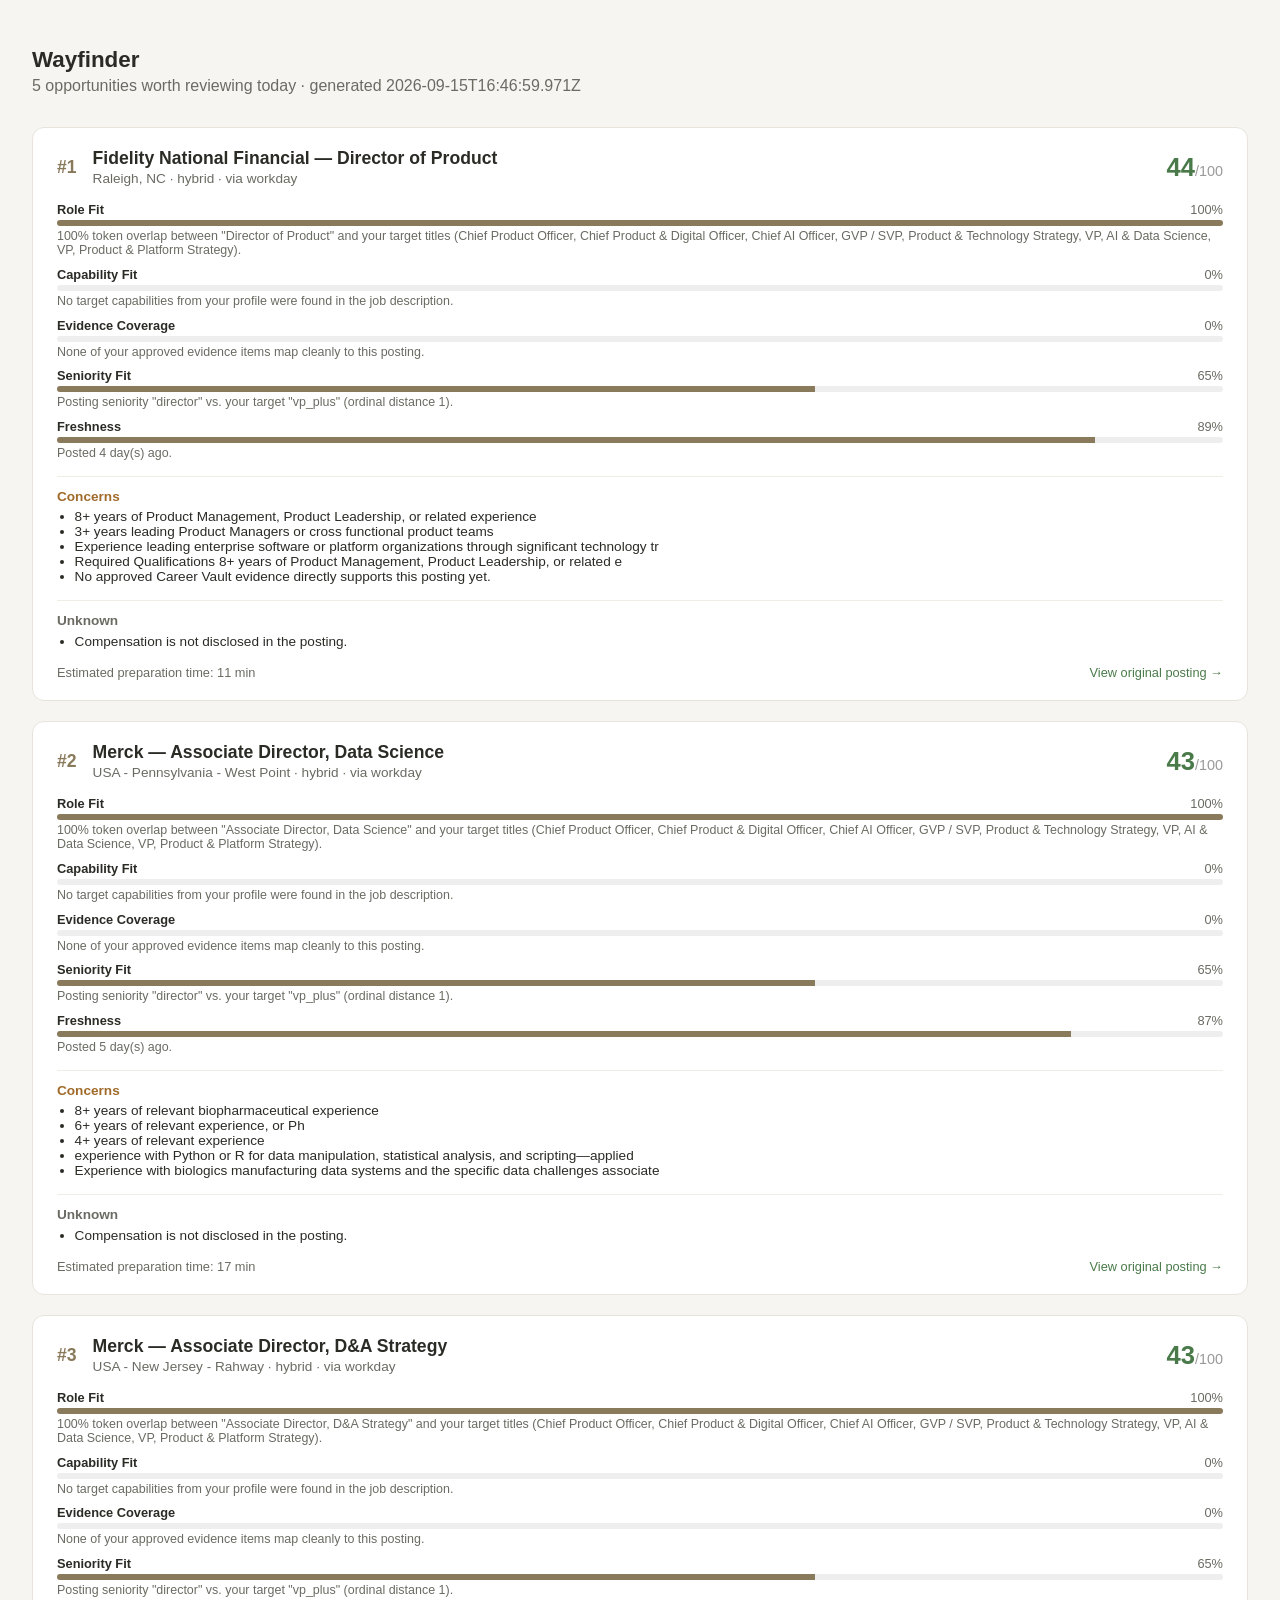
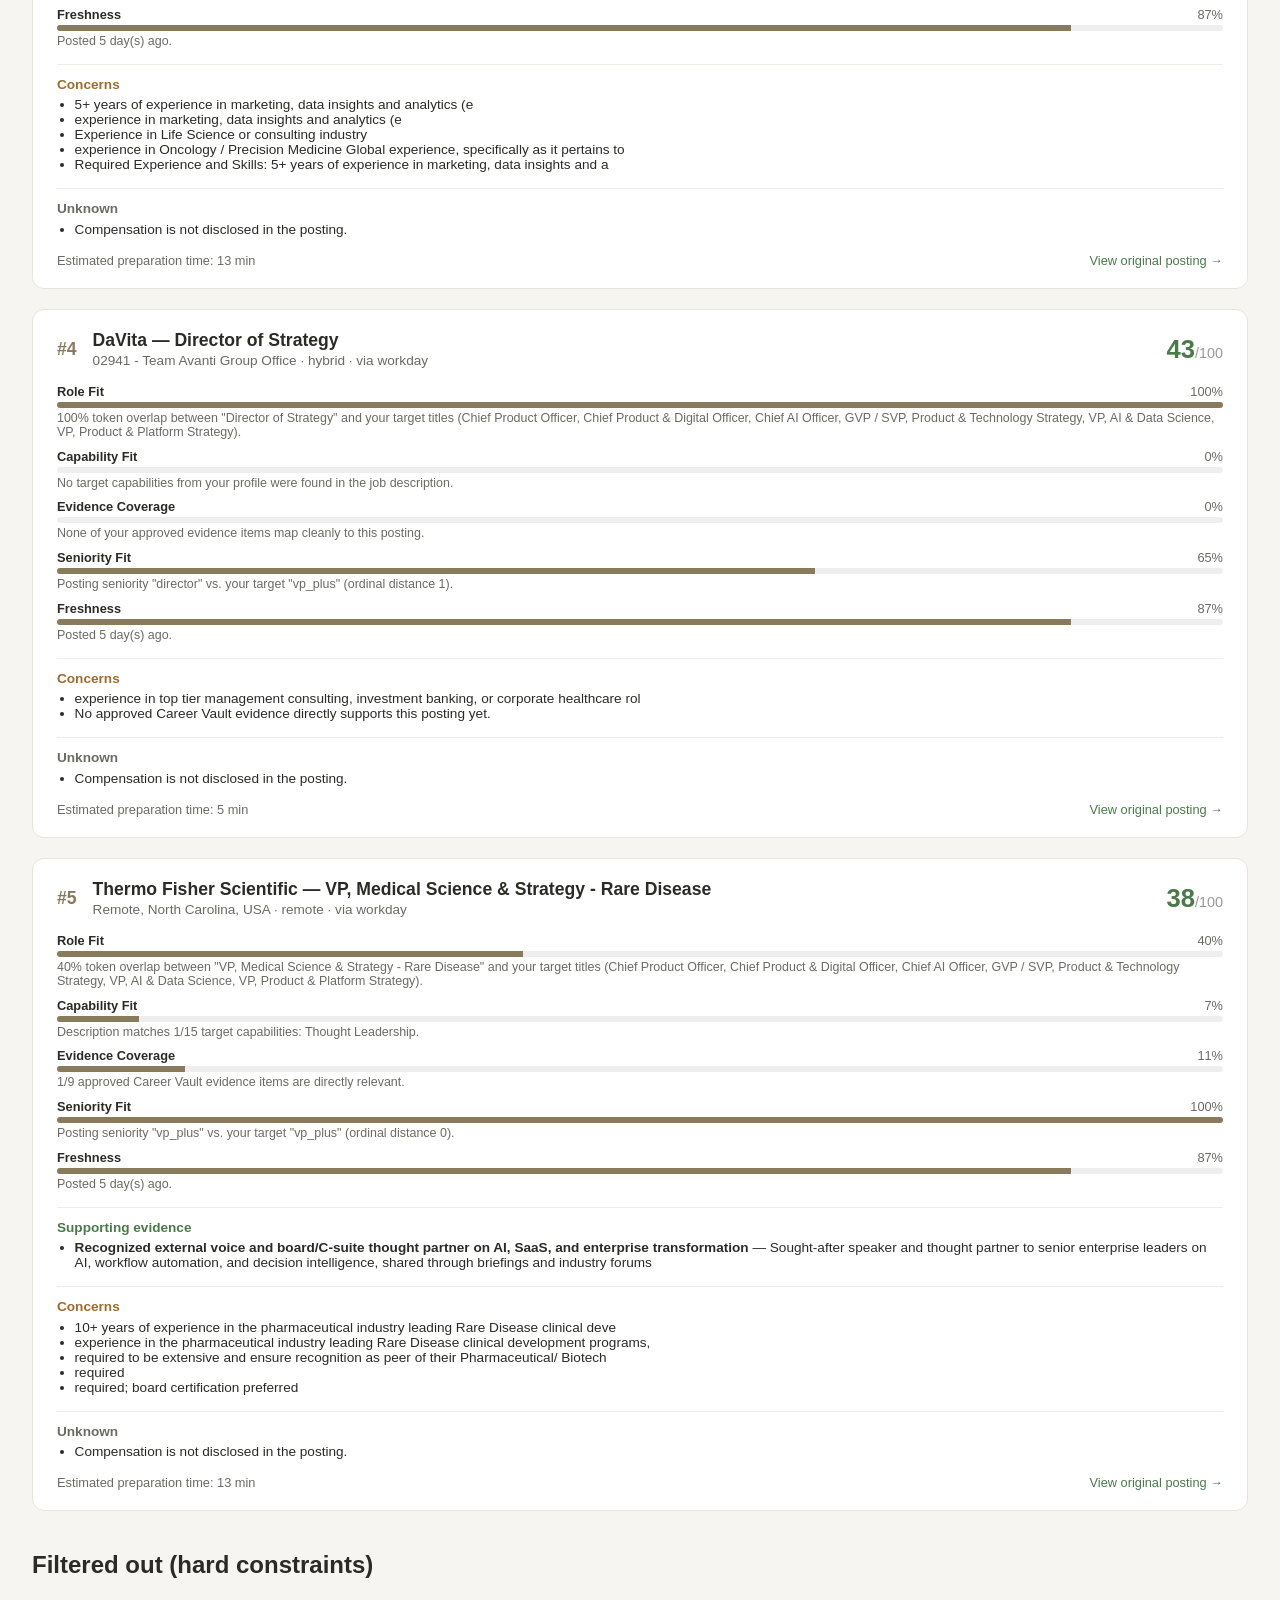
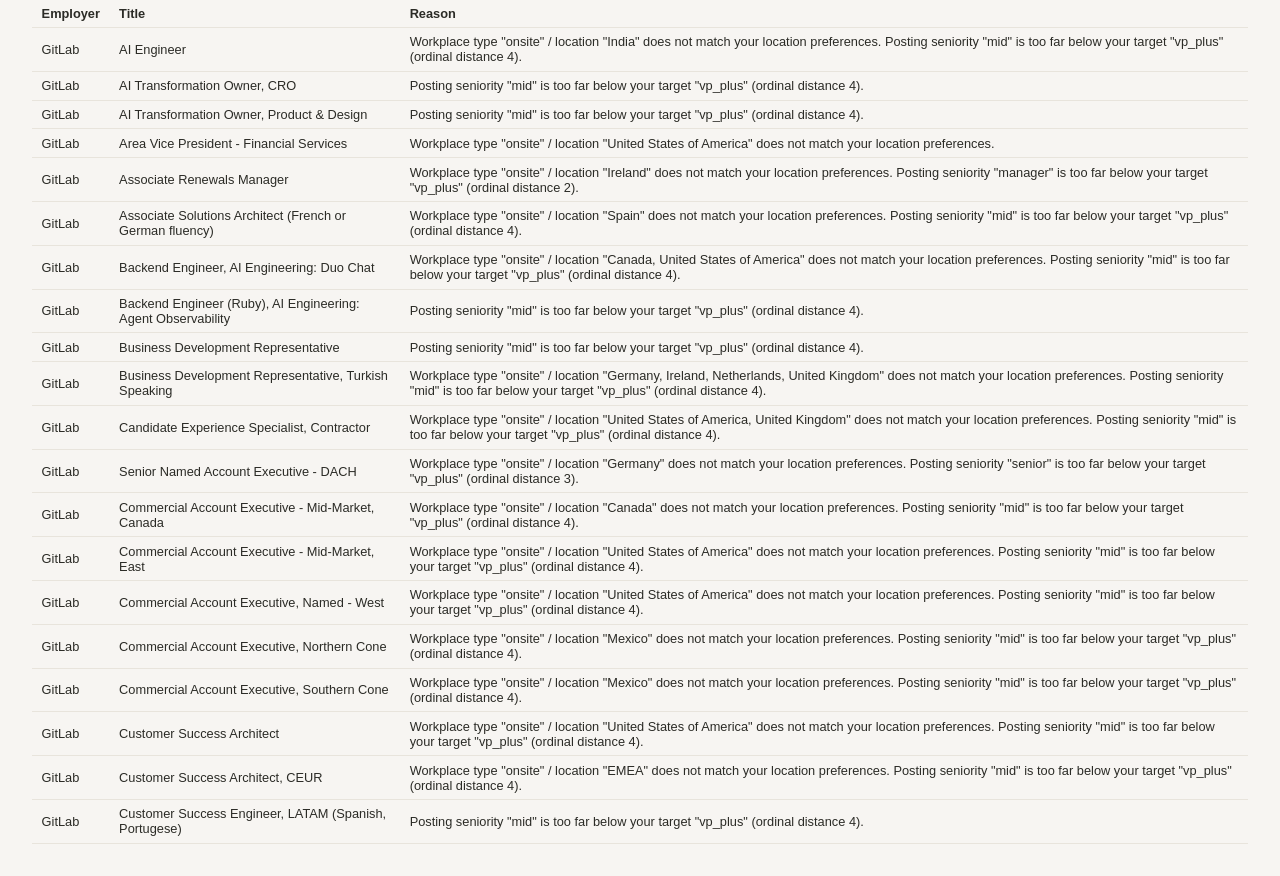
==== commit e89a7f41: "Update site [skip ci]" ====
--- a/digest/index.html
+++ b/digest/index.html
@@ -34,55 +34,11 @@
 </head>
 <body>
   <h1>Wayfinder</h1>
-  <p class="subtitle">5 opportunities worth reviewing today · generated 2026-09-14T18:04:06.625Z</p>
+  <p class="subtitle">5 opportunities worth reviewing today · generated 2026-09-15T16:46:59.971Z</p>
   
       <article class="card">
         <header>
           <span class="rank">#1</span>
-          <div>
-            <h2>Workday — Sr. Director, AI Strategy and Product Management</h2>
-            <p class="meta">Canada, ON, Toronto · hybrid · via workday</p>
-          </div>
-          <div class="score">46<span>/100</span></div>
-        </header>
-        <div class="dimensions">
-          <div class="dim">
-                <div class="dim-label">Role Fit <span>50%</span></div>
-                <div class="dim-bar"><div class="dim-fill" style="width:50%"></div></div>
-                <p class="dim-explain">50% token overlap between &quot;Sr. Director, AI Strategy and Product Management&quot; and your target titles (Chief Product Officer, Chief Product &amp; Digital Officer, Chief AI Officer, GVP / SVP, Product &amp; Technology Strategy, VP, AI &amp; Data Science, VP, Product &amp; Platform Strategy).</p>
-              </div><div class="dim">
-                <div class="dim-label">Capability Fit <span>13%</span></div>
-                <div class="dim-bar"><div class="dim-fill" style="width:13%"></div></div>
-                <p class="dim-explain">Description matches 2/15 target capabilities: Cross-Functional Leadership, Thought Leadership.</p>
-              </div><div class="dim">
-                <div class="dim-label">Evidence Coverage <span>56%</span></div>
-                <div class="dim-bar"><div class="dim-fill" style="width:56%"></div></div>
-                <p class="dim-explain">5/9 approved Career Vault evidence items are directly relevant.</p>
-              </div><div class="dim">
-                <div class="dim-label">Seniority Fit <span>65%</span></div>
-                <div class="dim-bar"><div class="dim-fill" style="width:65%"></div></div>
-                <p class="dim-explain">Posting seniority &quot;director&quot; vs. your target &quot;vp_plus&quot; (ordinal distance 1).</p>
-              </div><div class="dim">
-                <div class="dim-label">Freshness <span>87%</span></div>
-                <div class="dim-bar"><div class="dim-fill" style="width:87%"></div></div>
-                <p class="dim-explain">Posted 5 day(s) ago.</p>
-              </div>
-        </div>
-        <div class="evidence">
-                <h3>Supporting evidence</h3>
-                <ul><li><strong>Led global product innovation and experience design transformation across EA's digital product portfolio</strong> — Delivered intuitive, scalable, high-impact digital products across global markets</li><li><strong>Drove cross-functional product strategy, execution, and operational excellence across EA's digital product portfolio</strong> — Accelerated business growth and enhanced customer experience across product lines</li><li><strong>Built early product and program management leadership foundation at EA across portfolio and program management</strong> — Established the operational and portfolio-management foundation for later VP-level platform and AI leadership at EA</li><li><strong>Delivered enterprise technology programs for financial services and telecom clients</strong> — Delivered enterprise programs across multiple financial-services and telecom clients</li><li><strong>Recognized external voice and board/C-suite thought partner on AI, SaaS, and enterprise transformation</strong> — Sought-after speaker and thought partner to senior enterprise leaders on AI, workflow automation, and decision intelligence, shared through briefings and industry forums</li></ul>
-              </div>
-        <div class="concerns"><h3>Concerns</h3><ul><li>10+ years of experience in AI, data science, or related field</li><li>10+ years of experience building, scaling, or maturing Product Management practices and d</li><li>5+ years of experience in a strategic leadership role</li><li>5+ years of experience developing and implementing AI strategies within a corporate envi</li><li>experience in AI, data science, or related field</li></ul></div>
-        <div class="unknowns"><h3>Unknown</h3><ul><li>Compensation is not disclosed in the posting.</li></ul></div>
-        <footer>
-          <span>Estimated preparation time: 5 min</span>
-          <a href="https://workday.wd5.myworkdayjobs.com/Workday/job/Canada-ON-Toronto/Sr-Director--AI-Strategy-and-Product-Management_JR-0109095" target="_blank" rel="noopener">View original posting →</a>
-        </footer>
-      </article>
-
-      <article class="card">
-        <header>
-          <span class="rank">#2</span>
           <div>
             <h2>Fidelity National Financial — Director of Product</h2>
             <p class="meta">Raleigh, NC · hybrid · via workday</p>
@@ -94,47 +50,6 @@
                 <div class="dim-label">Role Fit <span>100%</span></div>
                 <div class="dim-bar"><div class="dim-fill" style="width:100%"></div></div>
                 <p class="dim-explain">100% token overlap between &quot;Director of Product&quot; and your target titles (Chief Product Officer, Chief Product &amp; Digital Officer, Chief AI Officer, GVP / SVP, Product &amp; Technology Strategy, VP, AI &amp; Data Science, VP, Product &amp; Platform Strategy).</p>
-              </div><div class="dim">
-                <div class="dim-label">Capability Fit <span>0%</span></div>
-                <div class="dim-bar"><div class="dim-fill" style="width:0%"></div></div>
-                <p class="dim-explain">No target capabilities from your profile were found in the job description.</p>
-              </div><div class="dim">
-                <div class="dim-label">Evidence Coverage <span>0%</span></div>
-                <div class="dim-bar"><div class="dim-fill" style="width:0%"></div></div>
-                <p class="dim-explain">None of your approved evidence items map cleanly to this posting.</p>
-              </div><div class="dim">
-                <div class="dim-label">Seniority Fit <span>65%</span></div>
-                <div class="dim-bar"><div class="dim-fill" style="width:65%"></div></div>
-                <p class="dim-explain">Posting seniority &quot;director&quot; vs. your target &quot;vp_plus&quot; (ordinal distance 1).</p>
-              </div><div class="dim">
-                <div class="dim-label">Freshness <span>92%</span></div>
-                <div class="dim-bar"><div class="dim-fill" style="width:92%"></div></div>
-                <p class="dim-explain">Posted 3 day(s) ago.</p>
-              </div>
-        </div>
-        
-        <div class="concerns"><h3>Concerns</h3><ul><li>8+ years of Product Management, Product Leadership, or related experience</li><li>3+ years leading Product Managers or cross functional product teams</li><li>Experience leading enterprise software or platform organizations through significant technology tr</li><li>Required Qualifications 8+ years of Product Management, Product Leadership, or related e</li><li>No approved Career Vault evidence directly supports this posting yet.</li></ul></div>
-        <div class="unknowns"><h3>Unknown</h3><ul><li>Compensation is not disclosed in the posting.</li></ul></div>
-        <footer>
-          <span>Estimated preparation time: 11 min</span>
-          <a href="https://fntg.wd5.myworkdayjobs.com/FNF-Careers/job/Raleigh-NC/Director-of-Product_26-109-1" target="_blank" rel="noopener">View original posting →</a>
-        </footer>
-      </article>
-
-      <article class="card">
-        <header>
-          <span class="rank">#3</span>
-          <div>
-            <h2>Merck — Associate Director, Data Science</h2>
-            <p class="meta">USA - Pennsylvania - West Point · hybrid · via workday</p>
-          </div>
-          <div class="score">44<span>/100</span></div>
-        </header>
-        <div class="dimensions">
-          <div class="dim">
-                <div class="dim-label">Role Fit <span>100%</span></div>
-                <div class="dim-bar"><div class="dim-fill" style="width:100%"></div></div>
-                <p class="dim-explain">100% token overlap between &quot;Associate Director, Data Science&quot; and your target titles (Chief Product Officer, Chief Product &amp; Digital Officer, Chief AI Officer, GVP / SVP, Product &amp; Technology Strategy, VP, AI &amp; Data Science, VP, Product &amp; Platform Strategy).</p>
               </div><div class="dim">
                 <div class="dim-label">Capability Fit <span>0%</span></div>
                 <div class="dim-bar"><div class="dim-fill" style="width:0%"></div></div>
@@ -154,6 +69,47 @@
               </div>
         </div>
         
+        <div class="concerns"><h3>Concerns</h3><ul><li>8+ years of Product Management, Product Leadership, or related experience</li><li>3+ years leading Product Managers or cross functional product teams</li><li>Experience leading enterprise software or platform organizations through significant technology tr</li><li>Required Qualifications 8+ years of Product Management, Product Leadership, or related e</li><li>No approved Career Vault evidence directly supports this posting yet.</li></ul></div>
+        <div class="unknowns"><h3>Unknown</h3><ul><li>Compensation is not disclosed in the posting.</li></ul></div>
+        <footer>
+          <span>Estimated preparation time: 11 min</span>
+          <a href="https://fntg.wd5.myworkdayjobs.com/FNF-Careers/job/Raleigh-NC/Director-of-Product_26-109-1" target="_blank" rel="noopener">View original posting →</a>
+        </footer>
+      </article>
+
+      <article class="card">
+        <header>
+          <span class="rank">#2</span>
+          <div>
+            <h2>Merck — Associate Director, Data Science</h2>
+            <p class="meta">USA - Pennsylvania - West Point · hybrid · via workday</p>
+          </div>
+          <div class="score">43<span>/100</span></div>
+        </header>
+        <div class="dimensions">
+          <div class="dim">
+                <div class="dim-label">Role Fit <span>100%</span></div>
+                <div class="dim-bar"><div class="dim-fill" style="width:100%"></div></div>
+                <p class="dim-explain">100% token overlap between &quot;Associate Director, Data Science&quot; and your target titles (Chief Product Officer, Chief Product &amp; Digital Officer, Chief AI Officer, GVP / SVP, Product &amp; Technology Strategy, VP, AI &amp; Data Science, VP, Product &amp; Platform Strategy).</p>
+              </div><div class="dim">
+                <div class="dim-label">Capability Fit <span>0%</span></div>
+                <div class="dim-bar"><div class="dim-fill" style="width:0%"></div></div>
+                <p class="dim-explain">No target capabilities from your profile were found in the job description.</p>
+              </div><div class="dim">
+                <div class="dim-label">Evidence Coverage <span>0%</span></div>
+                <div class="dim-bar"><div class="dim-fill" style="width:0%"></div></div>
+                <p class="dim-explain">None of your approved evidence items map cleanly to this posting.</p>
+              </div><div class="dim">
+                <div class="dim-label">Seniority Fit <span>65%</span></div>
+                <div class="dim-bar"><div class="dim-fill" style="width:65%"></div></div>
+                <p class="dim-explain">Posting seniority &quot;director&quot; vs. your target &quot;vp_plus&quot; (ordinal distance 1).</p>
+              </div><div class="dim">
+                <div class="dim-label">Freshness <span>87%</span></div>
+                <div class="dim-bar"><div class="dim-fill" style="width:87%"></div></div>
+                <p class="dim-explain">Posted 5 day(s) ago.</p>
+              </div>
+        </div>
+        
         <div class="concerns"><h3>Concerns</h3><ul><li>8+ years of relevant biopharmaceutical experience</li><li>6+ years of relevant experience, or Ph</li><li>4+ years of relevant experience</li><li>experience with Python or R for data manipulation, statistical analysis, and scripting—applied</li><li>Experience with biologics manufacturing data systems and the specific data challenges associate</li></ul></div>
         <div class="unknowns"><h3>Unknown</h3><ul><li>Compensation is not disclosed in the posting.</li></ul></div>
         <footer>
@@ -164,12 +120,12 @@
 
       <article class="card">
         <header>
-          <span class="rank">#4</span>
+          <span class="rank">#3</span>
           <div>
             <h2>Merck — Associate Director, D&amp;A Strategy</h2>
             <p class="meta">USA - New Jersey - Rahway · hybrid · via workday</p>
           </div>
-          <div class="score">44<span>/100</span></div>
+          <div class="score">43<span>/100</span></div>
         </header>
         <div class="dimensions">
           <div class="dim">
@@ -189,9 +145,9 @@
                 <div class="dim-bar"><div class="dim-fill" style="width:65%"></div></div>
                 <p class="dim-explain">Posting seniority &quot;director&quot; vs. your target &quot;vp_plus&quot; (ordinal distance 1).</p>
               </div><div class="dim">
-                <div class="dim-label">Freshness <span>89%</span></div>
-                <div class="dim-bar"><div class="dim-fill" style="width:89%"></div></div>
-                <p class="dim-explain">Posted 4 day(s) ago.</p>
+                <div class="dim-label">Freshness <span>87%</span></div>
+                <div class="dim-bar"><div class="dim-fill" style="width:87%"></div></div>
+                <p class="dim-explain">Posted 5 day(s) ago.</p>
               </div>
         </div>
         
@@ -205,12 +161,12 @@
 
       <article class="card">
         <header>
-          <span class="rank">#5</span>
+          <span class="rank">#4</span>
           <div>
             <h2>DaVita — Director of Strategy</h2>
             <p class="meta">02941 - Team Avanti Group Office · hybrid · via workday</p>
           </div>
-          <div class="score">44<span>/100</span></div>
+          <div class="score">43<span>/100</span></div>
         </header>
         <div class="dimensions">
           <div class="dim">
@@ -230,9 +186,9 @@
                 <div class="dim-bar"><div class="dim-fill" style="width:65%"></div></div>
                 <p class="dim-explain">Posting seniority &quot;director&quot; vs. your target &quot;vp_plus&quot; (ordinal distance 1).</p>
               </div><div class="dim">
-                <div class="dim-label">Freshness <span>89%</span></div>
-                <div class="dim-bar"><div class="dim-fill" style="width:89%"></div></div>
-                <p class="dim-explain">Posted 4 day(s) ago.</p>
+                <div class="dim-label">Freshness <span>87%</span></div>
+                <div class="dim-bar"><div class="dim-fill" style="width:87%"></div></div>
+                <p class="dim-explain">Posted 5 day(s) ago.</p>
               </div>
         </div>
         
@@ -241,13 +197,57 @@
         <footer>
           <span>Estimated preparation time: 5 min</span>
           <a href="https://davita.wd1.myworkdayjobs.com/DKC_External/job/02941---Team-Avanti-Group-Office/Strategy-Director_R0476256" target="_blank" rel="noopener">View original posting →</a>
+        </footer>
+      </article>
+
+      <article class="card">
+        <header>
+          <span class="rank">#5</span>
+          <div>
+            <h2>Thermo Fisher Scientific — VP, Medical Science &amp; Strategy - Rare Disease</h2>
+            <p class="meta">Remote, North Carolina, USA · remote · via workday</p>
+          </div>
+          <div class="score">38<span>/100</span></div>
+        </header>
+        <div class="dimensions">
+          <div class="dim">
+                <div class="dim-label">Role Fit <span>40%</span></div>
+                <div class="dim-bar"><div class="dim-fill" style="width:40%"></div></div>
+                <p class="dim-explain">40% token overlap between &quot;VP, Medical Science &amp; Strategy - Rare Disease&quot; and your target titles (Chief Product Officer, Chief Product &amp; Digital Officer, Chief AI Officer, GVP / SVP, Product &amp; Technology Strategy, VP, AI &amp; Data Science, VP, Product &amp; Platform Strategy).</p>
+              </div><div class="dim">
+                <div class="dim-label">Capability Fit <span>7%</span></div>
+                <div class="dim-bar"><div class="dim-fill" style="width:7%"></div></div>
+                <p class="dim-explain">Description matches 1/15 target capabilities: Thought Leadership.</p>
+              </div><div class="dim">
+                <div class="dim-label">Evidence Coverage <span>11%</span></div>
+                <div class="dim-bar"><div class="dim-fill" style="width:11%"></div></div>
+                <p class="dim-explain">1/9 approved Career Vault evidence items are directly relevant.</p>
+              </div><div class="dim">
+                <div class="dim-label">Seniority Fit <span>100%</span></div>
+                <div class="dim-bar"><div class="dim-fill" style="width:100%"></div></div>
+                <p class="dim-explain">Posting seniority &quot;vp_plus&quot; vs. your target &quot;vp_plus&quot; (ordinal distance 0).</p>
+              </div><div class="dim">
+                <div class="dim-label">Freshness <span>87%</span></div>
+                <div class="dim-bar"><div class="dim-fill" style="width:87%"></div></div>
+                <p class="dim-explain">Posted 5 day(s) ago.</p>
+              </div>
+        </div>
+        <div class="evidence">
+                <h3>Supporting evidence</h3>
+                <ul><li><strong>Recognized external voice and board/C-suite thought partner on AI, SaaS, and enterprise transformation</strong> — Sought-after speaker and thought partner to senior enterprise leaders on AI, workflow automation, and decision intelligence, shared through briefings and industry forums</li></ul>
+              </div>
+        <div class="concerns"><h3>Concerns</h3><ul><li>10+ years of experience in the pharmaceutical industry leading Rare Disease clinical deve</li><li>experience in the pharmaceutical industry leading Rare Disease clinical development programs,</li><li>required to be extensive and ensure recognition as peer of their Pharmaceutical/ Biotech</li><li>required</li><li>required; board certification preferred</li></ul></div>
+        <div class="unknowns"><h3>Unknown</h3><ul><li>Compensation is not disclosed in the posting.</li></ul></div>
+        <footer>
+          <span>Estimated preparation time: 13 min</span>
+          <a href="https://thermofisher.wd5.myworkdayjobs.com/ThermoFisherCareers/job/Remote-North-Carolina-USA/VP--Medical-Science---Strategy---Rare-Disease_R-01365425" target="_blank" rel="noopener">View original posting →</a>
         </footer>
       </article>
   <div class="blocked-section">
           <h2>Filtered out (hard constraints)</h2>
           <table>
             <thead><tr><th>Employer</th><th>Title</th><th>Reason</th></tr></thead>
-            <tbody><tr><td>GitLab</td><td>AI Engineer</td><td>Workplace type &quot;onsite&quot; / location &quot;India&quot; does not match your location preferences. Posting seniority &quot;mid&quot; is too far below your target &quot;vp_plus&quot; (ordinal distance 4).</td></tr><tr><td>GitLab</td><td>AI Transformation Owner, CRO</td><td>Posting seniority &quot;mid&quot; is too far below your target &quot;vp_plus&quot; (ordinal distance 4).</td></tr><tr><td>GitLab</td><td>AI Transformation Owner, Product &amp; Design</td><td>Posting seniority &quot;mid&quot; is too far below your target &quot;vp_plus&quot; (ordinal distance 4).</td></tr><tr><td>GitLab</td><td>Area Vice President - Financial Services </td><td>Workplace type &quot;onsite&quot; / location &quot;United States of America&quot; does not match your location preferences.</td></tr><tr><td>GitLab</td><td>Associate Renewals Manager</td><td>Workplace type &quot;onsite&quot; / location &quot;Ireland&quot; does not match your location preferences. Posting seniority &quot;manager&quot; is too far below your target &quot;vp_plus&quot; (ordinal distance 2).</td></tr><tr><td>GitLab</td><td>Associate Solutions Architect (French or German fluency) </td><td>Workplace type &quot;onsite&quot; / location &quot;Spain&quot; does not match your location preferences. Posting seniority &quot;mid&quot; is too far below your target &quot;vp_plus&quot; (ordinal distance 4).</td></tr><tr><td>GitLab</td><td>Backend Engineer, AI Engineering: Duo Chat</td><td>Workplace type &quot;onsite&quot; / location &quot;Canada, United States of America&quot; does not match your location preferences. Posting seniority &quot;mid&quot; is too far below your target &quot;vp_plus&quot; (ordinal distance 4).</td></tr><tr><td>GitLab</td><td>Backend Engineer (Ruby), AI Engineering: Agent Observability</td><td>Posting seniority &quot;mid&quot; is too far below your target &quot;vp_plus&quot; (ordinal distance 4).</td></tr><tr><td>GitLab</td><td>Business Development Representative </td><td>Posting seniority &quot;mid&quot; is too far below your target &quot;vp_plus&quot; (ordinal distance 4).</td></tr><tr><td>GitLab</td><td>Business Development Representative, Turkish Speaking   </td><td>Workplace type &quot;onsite&quot; / location &quot;Germany, Ireland, Netherlands, United Kingdom&quot; does not match your location preferences. Posting seniority &quot;mid&quot; is too far below your target &quot;vp_plus&quot; (ordinal distance 4).</td></tr><tr><td>GitLab</td><td>Senior Named Account Executive - DACH</td><td>Workplace type &quot;onsite&quot; / location &quot;Germany&quot; does not match your location preferences. Posting seniority &quot;senior&quot; is too far below your target &quot;vp_plus&quot; (ordinal distance 3).</td></tr><tr><td>GitLab</td><td>Commercial Account Executive - Mid-Market, Canada</td><td>Workplace type &quot;onsite&quot; / location &quot;Canada&quot; does not match your location preferences. Posting seniority &quot;mid&quot; is too far below your target &quot;vp_plus&quot; (ordinal distance 4).</td></tr><tr><td>GitLab</td><td>Commercial Account Executive - Mid-Market, East</td><td>Workplace type &quot;onsite&quot; / location &quot;United States of America&quot; does not match your location preferences. Posting seniority &quot;mid&quot; is too far below your target &quot;vp_plus&quot; (ordinal distance 4).</td></tr><tr><td>GitLab</td><td>Commercial Account Executive, Named - West</td><td>Workplace type &quot;onsite&quot; / location &quot;United States of America&quot; does not match your location preferences. Posting seniority &quot;mid&quot; is too far below your target &quot;vp_plus&quot; (ordinal distance 4).</td></tr><tr><td>GitLab</td><td>Commercial Account Executive, Northern Cone</td><td>Workplace type &quot;onsite&quot; / location &quot;Mexico&quot; does not match your location preferences. Posting seniority &quot;mid&quot; is too far below your target &quot;vp_plus&quot; (ordinal distance 4).</td></tr><tr><td>GitLab</td><td>Commercial Account Executive, Southern Cone</td><td>Workplace type &quot;onsite&quot; / location &quot;Mexico&quot; does not match your location preferences. Posting seniority &quot;mid&quot; is too far below your target &quot;vp_plus&quot; (ordinal distance 4).</td></tr><tr><td>GitLab</td><td>Customer Success Architect</td><td>Workplace type &quot;onsite&quot; / location &quot;United States of America&quot; does not match your location preferences. Posting seniority &quot;mid&quot; is too far below your target &quot;vp_plus&quot; (ordinal distance 4).</td></tr><tr><td>GitLab</td><td>Customer Success Architect, CEUR</td><td>Workplace type &quot;onsite&quot; / location &quot;EMEA&quot; does not match your location preferences. Posting seniority &quot;mid&quot; is too far below your target &quot;vp_plus&quot; (ordinal distance 4).</td></tr><tr><td>GitLab</td><td>Customer Success Engineer, LATAM (Spanish, Portugese) </td><td>Posting seniority &quot;mid&quot; is too far below your target &quot;vp_plus&quot; (ordinal distance 4).</td></tr><tr><td>GitLab</td><td>Customer Success Manager - East </td><td>Workplace type &quot;onsite&quot; / location &quot;NA&quot; does not match your location preferences. Posting seniority &quot;manager&quot; is too far below your target &quot;vp_plus&quot; (ordinal distance 2).</td></tr></tbody>
+            <tbody><tr><td>GitLab</td><td>AI Engineer</td><td>Workplace type &quot;onsite&quot; / location &quot;India&quot; does not match your location preferences. Posting seniority &quot;mid&quot; is too far below your target &quot;vp_plus&quot; (ordinal distance 4).</td></tr><tr><td>GitLab</td><td>AI Transformation Owner, CRO</td><td>Posting seniority &quot;mid&quot; is too far below your target &quot;vp_plus&quot; (ordinal distance 4).</td></tr><tr><td>GitLab</td><td>AI Transformation Owner, Product &amp; Design</td><td>Posting seniority &quot;mid&quot; is too far below your target &quot;vp_plus&quot; (ordinal distance 4).</td></tr><tr><td>GitLab</td><td>Area Vice President - Financial Services </td><td>Workplace type &quot;onsite&quot; / location &quot;United States of America&quot; does not match your location preferences.</td></tr><tr><td>GitLab</td><td>Associate Renewals Manager</td><td>Workplace type &quot;onsite&quot; / location &quot;Ireland&quot; does not match your location preferences. Posting seniority &quot;manager&quot; is too far below your target &quot;vp_plus&quot; (ordinal distance 2).</td></tr><tr><td>GitLab</td><td>Associate Solutions Architect (French or German fluency) </td><td>Workplace type &quot;onsite&quot; / location &quot;Spain&quot; does not match your location preferences. Posting seniority &quot;mid&quot; is too far below your target &quot;vp_plus&quot; (ordinal distance 4).</td></tr><tr><td>GitLab</td><td>Backend Engineer, AI Engineering: Duo Chat</td><td>Workplace type &quot;onsite&quot; / location &quot;Canada, United States of America&quot; does not match your location preferences. Posting seniority &quot;mid&quot; is too far below your target &quot;vp_plus&quot; (ordinal distance 4).</td></tr><tr><td>GitLab</td><td>Backend Engineer (Ruby), AI Engineering: Agent Observability</td><td>Posting seniority &quot;mid&quot; is too far below your target &quot;vp_plus&quot; (ordinal distance 4).</td></tr><tr><td>GitLab</td><td>Business Development Representative </td><td>Posting seniority &quot;mid&quot; is too far below your target &quot;vp_plus&quot; (ordinal distance 4).</td></tr><tr><td>GitLab</td><td>Business Development Representative, Turkish Speaking   </td><td>Workplace type &quot;onsite&quot; / location &quot;Germany, Ireland, Netherlands, United Kingdom&quot; does not match your location preferences. Posting seniority &quot;mid&quot; is too far below your target &quot;vp_plus&quot; (ordinal distance 4).</td></tr><tr><td>GitLab</td><td>Candidate Experience Specialist, Contractor </td><td>Workplace type &quot;onsite&quot; / location &quot;United States of America, United Kingdom&quot; does not match your location preferences. Posting seniority &quot;mid&quot; is too far below your target &quot;vp_plus&quot; (ordinal distance 4).</td></tr><tr><td>GitLab</td><td>Senior Named Account Executive - DACH</td><td>Workplace type &quot;onsite&quot; / location &quot;Germany&quot; does not match your location preferences. Posting seniority &quot;senior&quot; is too far below your target &quot;vp_plus&quot; (ordinal distance 3).</td></tr><tr><td>GitLab</td><td>Commercial Account Executive - Mid-Market, Canada</td><td>Workplace type &quot;onsite&quot; / location &quot;Canada&quot; does not match your location preferences. Posting seniority &quot;mid&quot; is too far below your target &quot;vp_plus&quot; (ordinal distance 4).</td></tr><tr><td>GitLab</td><td>Commercial Account Executive - Mid-Market, East</td><td>Workplace type &quot;onsite&quot; / location &quot;United States of America&quot; does not match your location preferences. Posting seniority &quot;mid&quot; is too far below your target &quot;vp_plus&quot; (ordinal distance 4).</td></tr><tr><td>GitLab</td><td>Commercial Account Executive, Named - West</td><td>Workplace type &quot;onsite&quot; / location &quot;United States of America&quot; does not match your location preferences. Posting seniority &quot;mid&quot; is too far below your target &quot;vp_plus&quot; (ordinal distance 4).</td></tr><tr><td>GitLab</td><td>Commercial Account Executive, Northern Cone</td><td>Workplace type &quot;onsite&quot; / location &quot;Mexico&quot; does not match your location preferences. Posting seniority &quot;mid&quot; is too far below your target &quot;vp_plus&quot; (ordinal distance 4).</td></tr><tr><td>GitLab</td><td>Commercial Account Executive, Southern Cone</td><td>Workplace type &quot;onsite&quot; / location &quot;Mexico&quot; does not match your location preferences. Posting seniority &quot;mid&quot; is too far below your target &quot;vp_plus&quot; (ordinal distance 4).</td></tr><tr><td>GitLab</td><td>Customer Success Architect</td><td>Workplace type &quot;onsite&quot; / location &quot;United States of America&quot; does not match your location preferences. Posting seniority &quot;mid&quot; is too far below your target &quot;vp_plus&quot; (ordinal distance 4).</td></tr><tr><td>GitLab</td><td>Customer Success Architect, CEUR</td><td>Workplace type &quot;onsite&quot; / location &quot;EMEA&quot; does not match your location preferences. Posting seniority &quot;mid&quot; is too far below your target &quot;vp_plus&quot; (ordinal distance 4).</td></tr><tr><td>GitLab</td><td>Customer Success Engineer, LATAM (Spanish, Portugese) </td><td>Posting seniority &quot;mid&quot; is too far below your target &quot;vp_plus&quot; (ordinal distance 4).</td></tr></tbody>
           </table>
         </div>
 </body>
